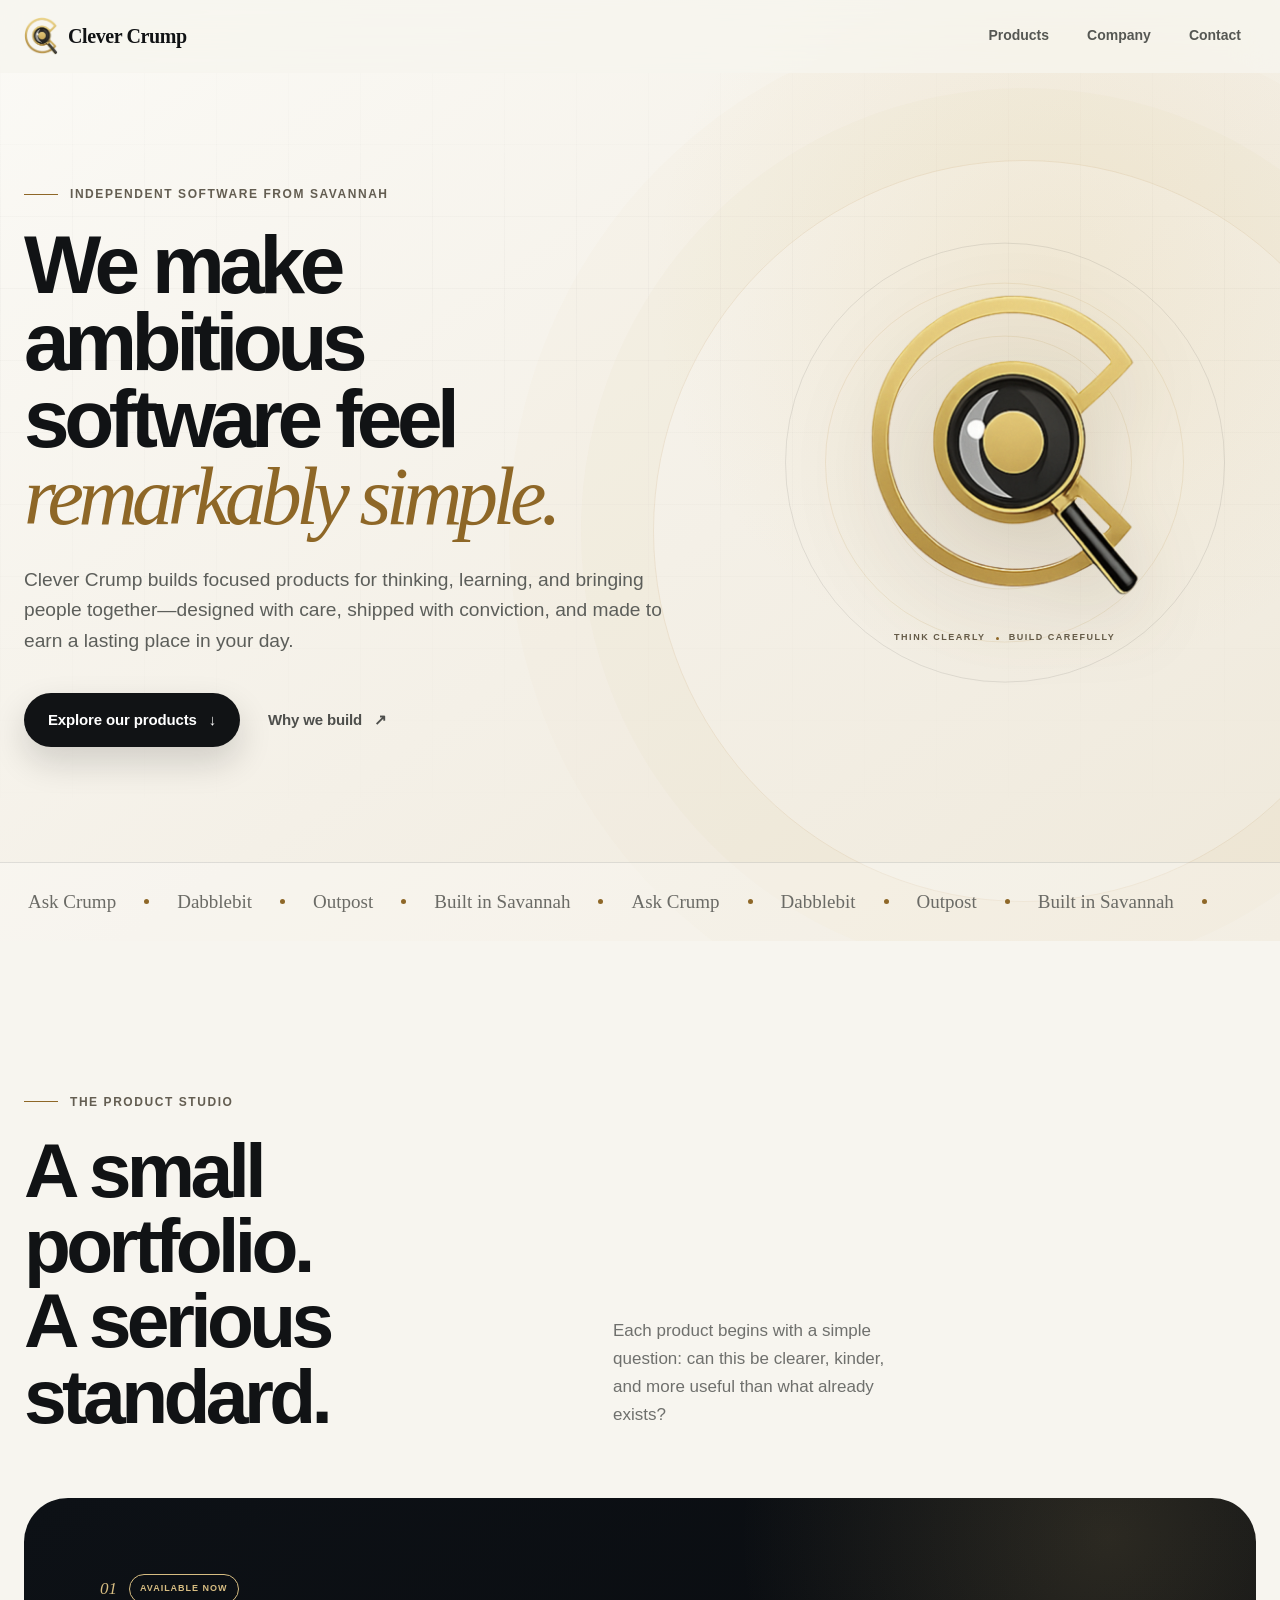
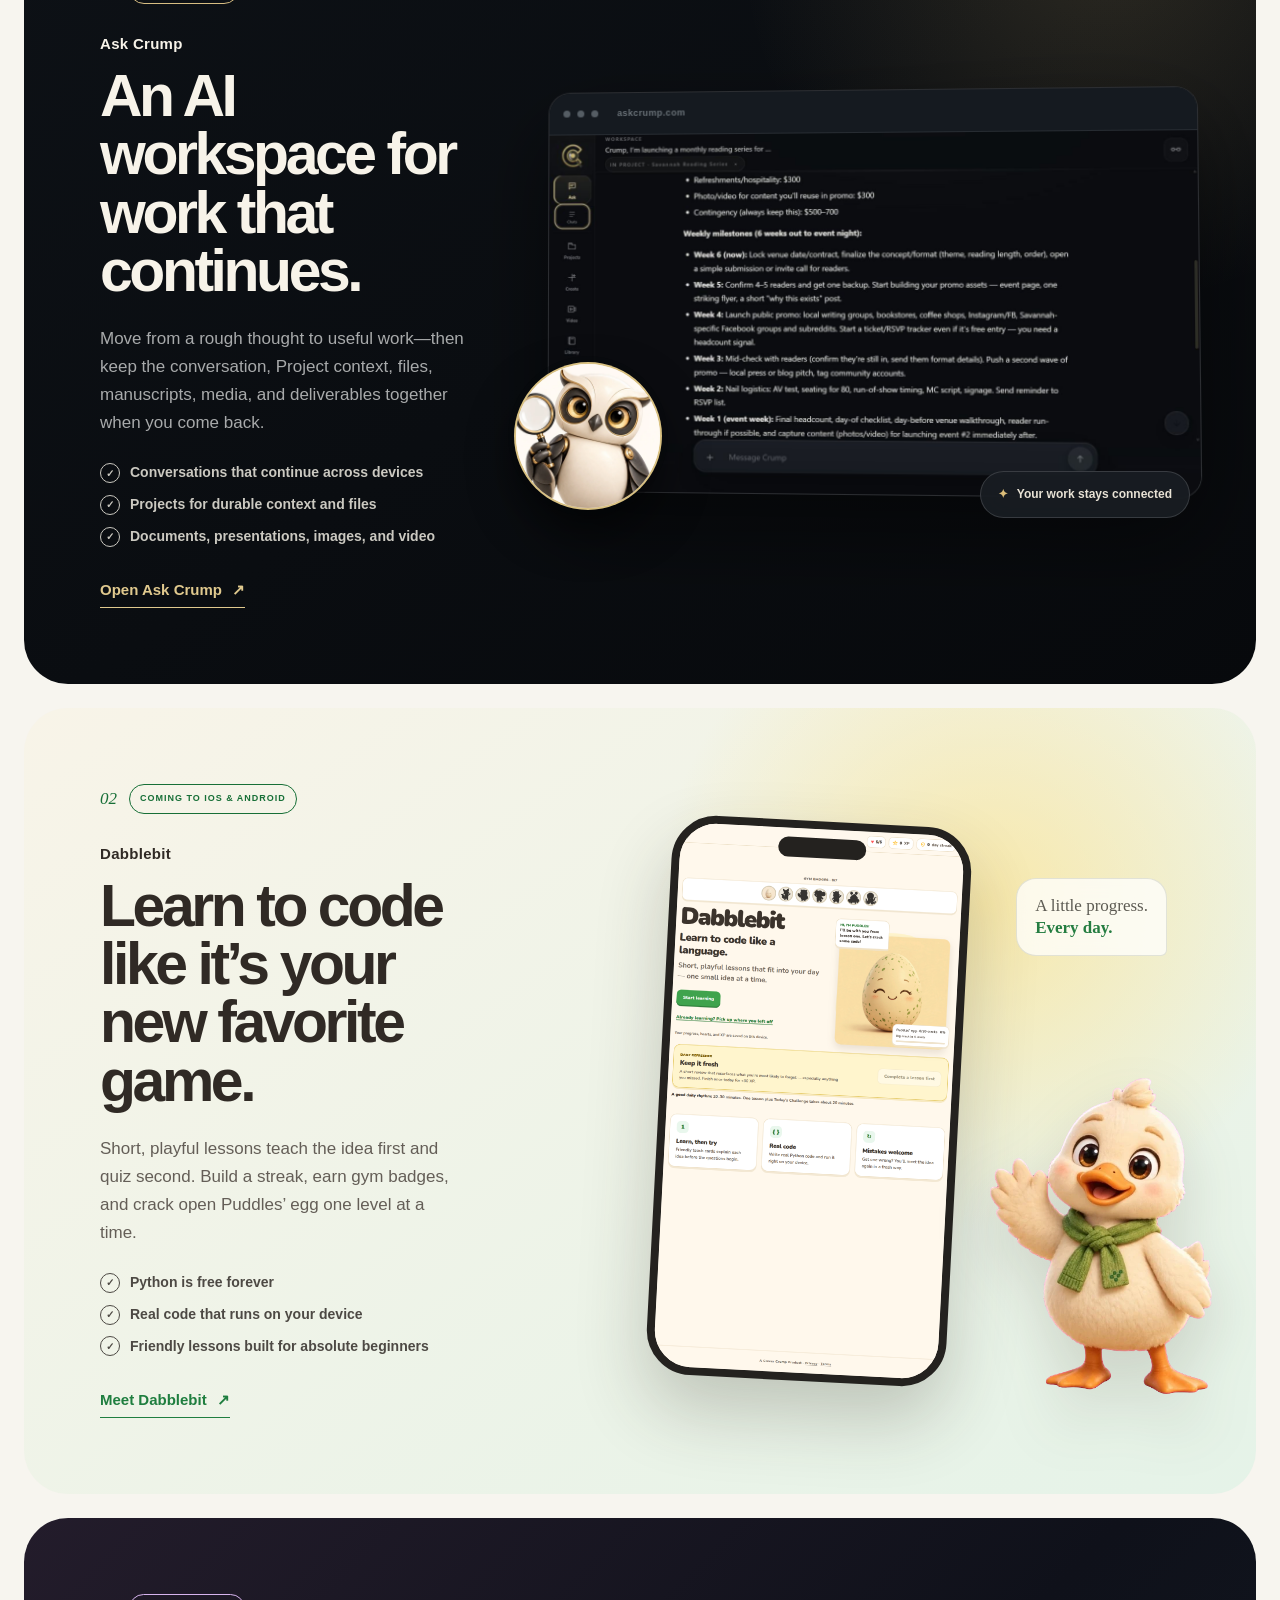
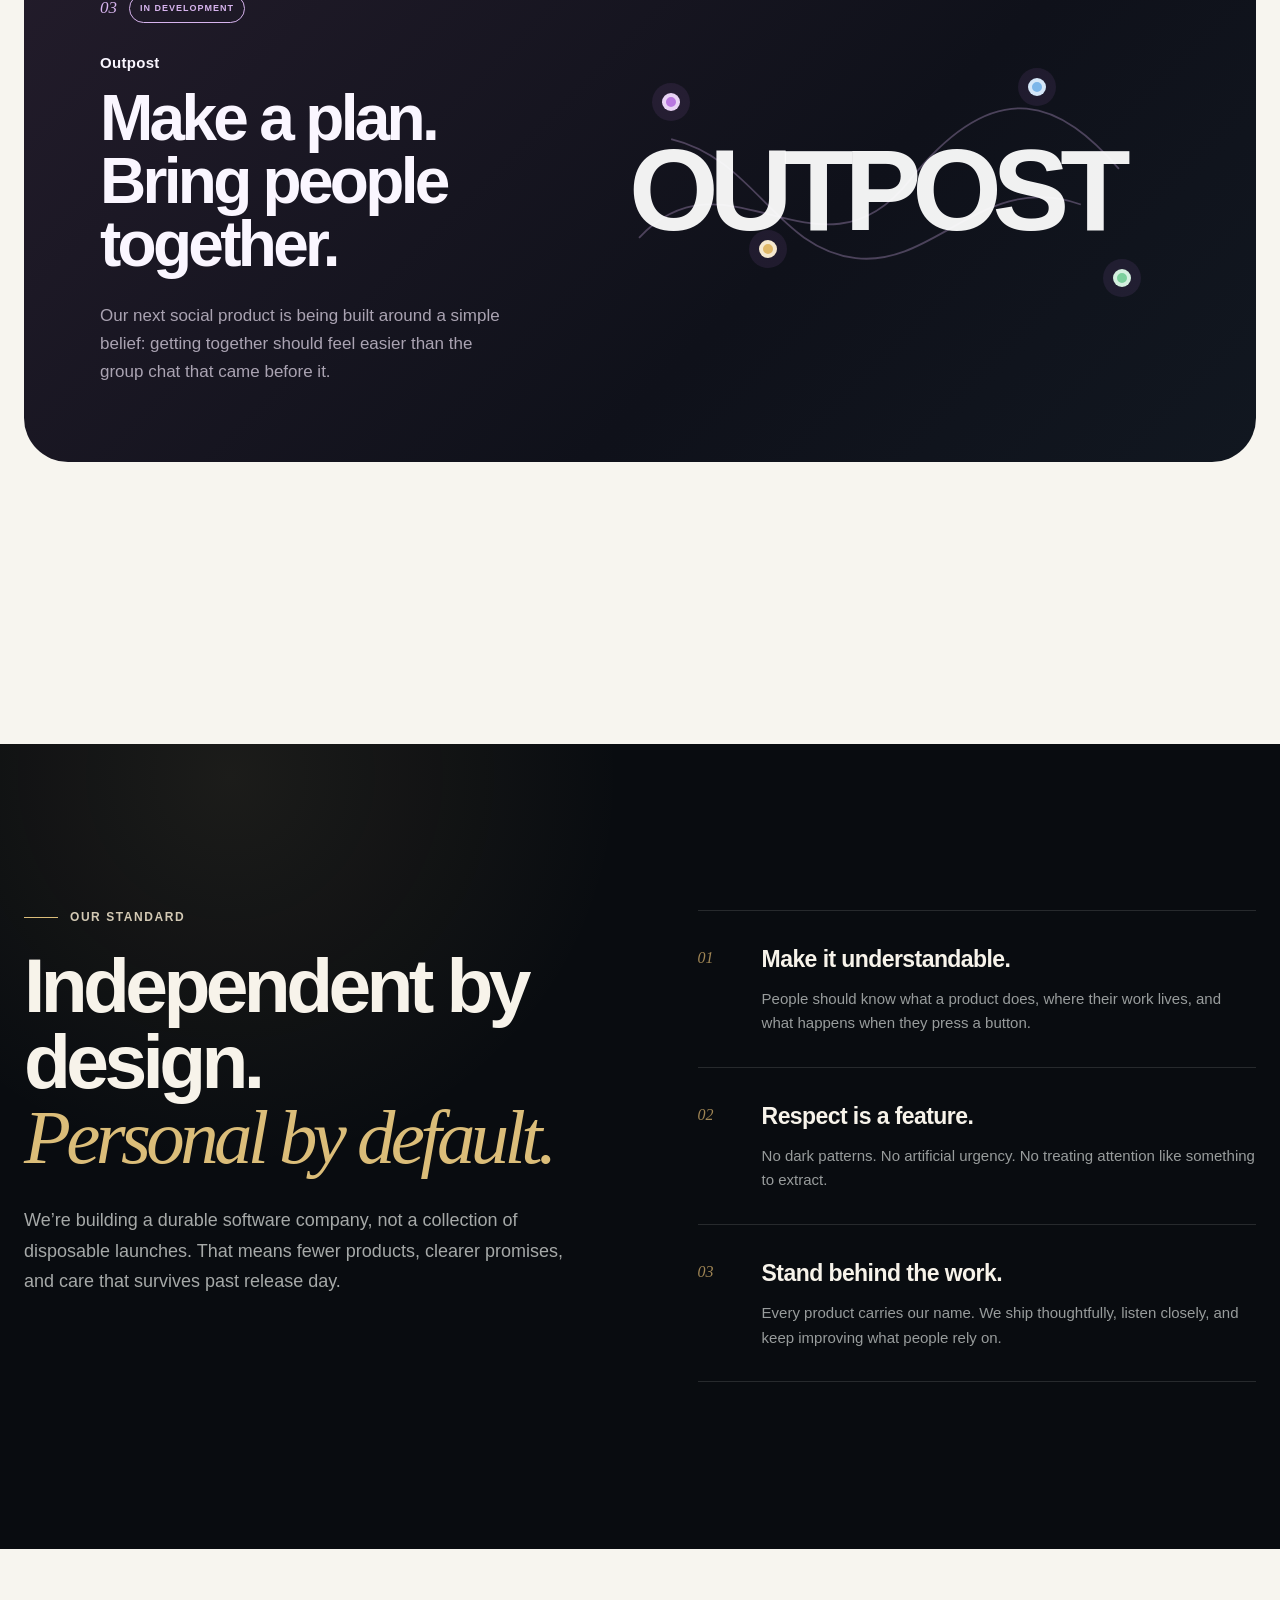
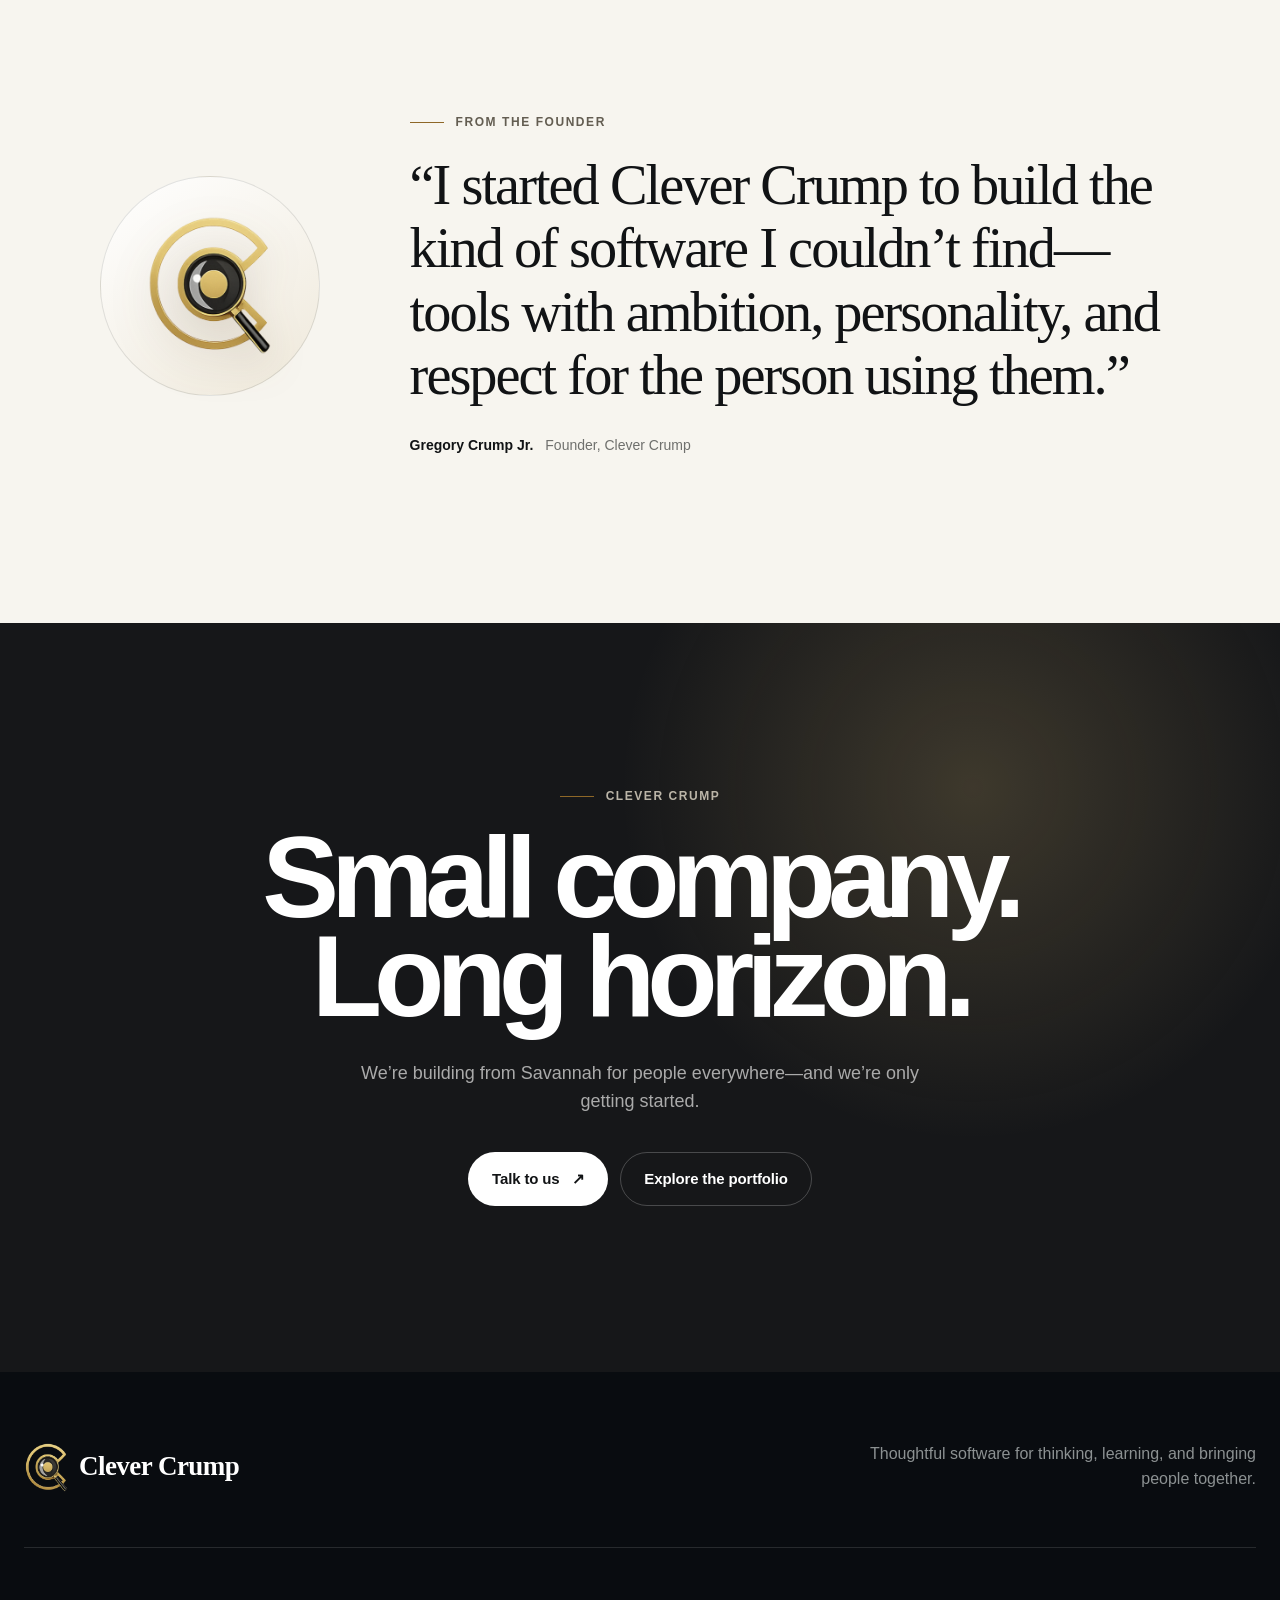
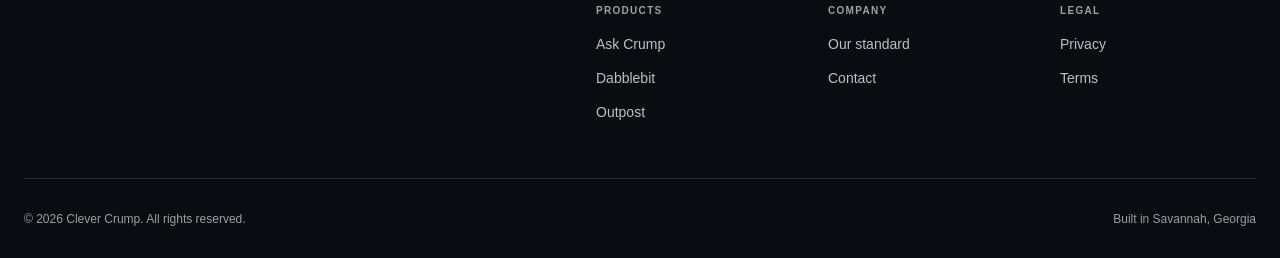
==== index.html @ 9efb4984 "Rename Rally to Outpost across the site The Rally to Outpost rename never reached the parent site; u" ====
<!doctype html>
<html lang="en">
<head>
  <meta charset="utf-8">
  <meta name="viewport" content="width=device-width, initial-scale=1, viewport-fit=cover">
  <meta name="theme-color" content="#f7f5ef">
  <title>Clever Crump — Thoughtful software, built to last</title>
  <meta name="description" content="Clever Crump is an independent software company in Savannah, Georgia. Makers of Ask Crump, Dabblebit, and Outpost.">
  <meta property="og:type" content="website">
  <meta property="og:title" content="Clever Crump — Thoughtful software, built to last">
  <meta property="og:description" content="Independent software from Savannah. Meet Ask Crump, Dabblebit, and Outpost.">
  <meta property="og:url" content="https://clevercrump.com/">
  <meta name="twitter:card" content="summary">
  <link rel="canonical" href="https://clevercrump.com/">
  <link rel="icon" type="image/png" href="assets/img/monogram.png?v=20261013-studio">
  <link rel="apple-touch-icon" href="assets/img/monogram.png?v=20261013-studio">
  <script>document.documentElement.classList.add('js');</script>
  <link rel="stylesheet" href="assets/css/style.css?v=20261013-studio">
</head>
<body>
  <a class="skip-link" href="#main">Skip to content</a>

  <nav class="site-nav" aria-label="Main navigation">
    <div class="shell nav-shell">
      <a class="wordmark" href="index.html" aria-label="Clever Crump home">
        <img src="assets/img/monogram.png?v=20261013-studio" alt="" width="288" height="321">
        <span>Clever Crump</span>
      </a>

      <button class="nav-toggle" type="button" aria-label="Open menu" aria-expanded="false" aria-controls="nav-links">
        <span></span><span></span>
      </button>

      <div class="nav-links" id="nav-links">
        <a href="#products">Products</a>
        <a href="#company">Company</a>
        <a href="contact.html">Contact</a>
      </div>
    </div>
  </nav>

  <main id="main">
    <section class="hero" aria-labelledby="hero-title">
      <div class="hero-glow" aria-hidden="true"></div>
      <div class="shell hero-shell">
        <div class="hero-copy reveal">
          <p class="kicker"><span></span> Independent software from Savannah</p>
          <h1 id="hero-title">We make ambitious software feel <em>remarkably simple.</em></h1>
          <p class="hero-intro">Clever Crump builds focused products for thinking, learning, and bringing people together—designed with care, shipped with conviction, and made to earn a lasting place in your day.</p>
          <div class="hero-actions">
            <a class="button button-dark" href="#products">Explore our products <span aria-hidden="true">↓</span></a>
            <a class="button button-text" href="#company">Why we build <span aria-hidden="true">↗</span></a>
          </div>
        </div>

        <div class="hero-signature reveal" aria-label="Clever Crump">
          <div class="signature-orbit" aria-hidden="true"></div>
          <img src="assets/img/monogram.png?v=20261013-studio" alt="Clever Crump gold C and magnifying glass mark" width="288" height="321">
          <p><span>THINK CLEARLY</span><i></i><span>BUILD CAREFULLY</span></p>
        </div>
      </div>

      <div class="hero-marquee" aria-label="Clever Crump products">
        <div class="hero-marquee-track">
          <span>Ask Crump</span><i></i><span>Dabblebit</span><i></i><span>Outpost</span><i></i><span>Built in Savannah</span><i></i>
          <span aria-hidden="true">Ask Crump</span><i aria-hidden="true"></i><span aria-hidden="true">Dabblebit</span><i aria-hidden="true"></i><span aria-hidden="true">Outpost</span><i aria-hidden="true"></i><span aria-hidden="true">Built in Savannah</span><i aria-hidden="true"></i>
        </div>
      </div>
    </section>

    <section class="portfolio" id="products" aria-labelledby="products-title">
      <div class="shell">
        <header class="section-heading reveal">
          <p class="kicker"><span></span> The product studio</p>
          <h2 id="products-title">A small portfolio.<br>A serious standard.</h2>
          <p>Each product begins with a simple question: can this be clearer, kinder, and more useful than what already exists?</p>
        </header>

        <article class="product-story product-story-ask reveal" aria-labelledby="ask-title">
          <div class="product-copy">
            <div class="product-meta"><span>01</span><strong>Available now</strong></div>
            <p class="product-name">Ask Crump</p>
            <h3 id="ask-title">An AI workspace for work that continues.</h3>
            <p>Move from a rough thought to useful work—then keep the conversation, Project context, files, manuscripts, media, and deliverables together when you come back.</p>
            <ul class="product-points" aria-label="Ask Crump highlights">
              <li>Conversations that continue across devices</li>
              <li>Projects for durable context and files</li>
              <li>Documents, presentations, images, and video</li>
            </ul>
            <a class="product-link" href="https://askcrump.com" target="_blank" rel="noopener">Open Ask Crump <span aria-hidden="true">↗</span></a>
          </div>
          <div class="ask-stage" aria-label="Ask Crump workspace preview">
            <div class="browser-frame">
              <div class="browser-chrome" aria-hidden="true"><span></span><span></span><span></span><b>askcrump.com</b></div>
              <img src="assets/img/ask-crump-workspace.png" alt="Ask Crump workspace showing a detailed project plan" width="1280" height="720" loading="lazy">
            </div>
            <img class="ask-owl" src="assets/img/ask-crump-owl.webp" alt="Crump, the Ask Crump owl" width="600" height="600" loading="lazy">
            <div class="product-badge"><span>✦</span> Your work stays connected</div>
          </div>
        </article>

        <article class="product-story product-story-dabblebit reveal" aria-labelledby="dabblebit-title">
          <div class="product-copy">
            <div class="product-meta"><span>02</span><strong>Coming to iOS &amp; Android</strong></div>
            <p class="product-name">Dabblebit</p>
            <h3 id="dabblebit-title">Learn to code like it’s your new favorite game.</h3>
            <p>Short, playful lessons teach the idea first and quiz second. Build a streak, earn gym badges, and crack open Puddles’ egg one level at a time.</p>
            <ul class="product-points" aria-label="Dabblebit highlights">
              <li>Python is free forever</li>
              <li>Real code that runs on your device</li>
              <li>Friendly lessons built for absolute beginners</li>
            </ul>
            <a class="product-link" href="https://dabblebit.com" target="_blank" rel="noopener">Meet Dabblebit <span aria-hidden="true">↗</span></a>
          </div>
          <div class="dabblebit-stage" aria-label="Dabblebit app preview">
            <div class="phone-frame">
              <div class="phone-sensor" aria-hidden="true"></div>
              <img src="assets/img/dabblebit-home.png" alt="Dabblebit home screen with Puddles' egg, learning paths, and badges" width="1080" height="1920" loading="lazy">
            </div>
            <img class="puddles" src="assets/img/puddles-wave.webp" alt="Puddles the duck waving" width="432" height="595" loading="lazy">
            <div class="dabblebit-note">A little progress.<br><strong>Every day.</strong></div>
          </div>
        </article>

        <article class="product-story product-story-outpost reveal" aria-labelledby="outpost-title">
          <div class="outpost-copy">
            <div class="product-meta"><span>03</span><strong>In development</strong></div>
            <p class="product-name">Outpost</p>
            <h3 id="outpost-title">Make a plan.<br>Bring people together.</h3>
            <p>Our next social product is being built around a simple belief: getting together should feel easier than the group chat that came before it.</p>
          </div>
          <div class="outpost-art" aria-hidden="true">
            <span class="outpost-dot outpost-dot-a"></span>
            <span class="outpost-dot outpost-dot-b"></span>
            <span class="outpost-dot outpost-dot-c"></span>
            <span class="outpost-dot outpost-dot-d"></span>
            <svg viewBox="0 0 500 260"><path d="M52 167C126 87 204 213 279 119S408 55 455 109"/><path d="M79 84c71 17 88 92 155 100s108-74 189-45"/></svg>
            <strong>OUTPOST</strong>
          </div>
        </article>
      </div>
    </section>

    <section class="company" id="company" aria-labelledby="company-title">
      <div class="shell company-shell">
        <div class="company-statement reveal">
          <p class="kicker kicker-light"><span></span> Our standard</p>
          <h2 id="company-title">Independent by design.<br><em>Personal by default.</em></h2>
          <p>We’re building a durable software company, not a collection of disposable launches. That means fewer products, clearer promises, and care that survives past release day.</p>
        </div>

        <div class="principles">
          <article class="principle reveal">
            <span>01</span>
            <h3>Make it understandable.</h3>
            <p>People should know what a product does, where their work lives, and what happens when they press a button.</p>
          </article>
          <article class="principle reveal">
            <span>02</span>
            <h3>Respect is a feature.</h3>
            <p>No dark patterns. No artificial urgency. No treating attention like something to extract.</p>
          </article>
          <article class="principle reveal">
            <span>03</span>
            <h3>Stand behind the work.</h3>
            <p>Every product carries our name. We ship thoughtfully, listen closely, and keep improving what people rely on.</p>
          </article>
        </div>
      </div>
    </section>

    <section class="founder" aria-labelledby="founder-title">
      <div class="shell founder-shell reveal">
        <div class="founder-mark" aria-hidden="true">
          <img src="assets/img/monogram.png?v=20261013-studio" alt="" width="288" height="321">
        </div>
        <div>
          <p class="kicker"><span></span> From the founder</p>
          <blockquote id="founder-title">“I started Clever Crump to build the kind of software I couldn’t find—tools with ambition, personality, and respect for the person using them.”</blockquote>
          <p class="founder-name">Gregory Crump Jr. <span>Founder, Clever Crump</span></p>
        </div>
      </div>
    </section>

    <section class="closing" aria-labelledby="closing-title">
      <div class="shell closing-shell reveal">
        <p class="kicker"><span></span> Clever Crump</p>
        <h2 id="closing-title">Small company.<br>Long horizon.</h2>
        <p>We’re building from Savannah for people everywhere—and we’re only getting started.</p>
        <div class="closing-actions">
          <a class="button button-light" href="contact.html">Talk to us <span aria-hidden="true">↗</span></a>
          <a class="button button-outline" href="#products">Explore the portfolio</a>
        </div>
      </div>
    </section>
  </main>

  <footer class="site-footer">
    <div class="shell">
      <div class="footer-top">
        <a class="wordmark footer-wordmark" href="index.html" aria-label="Clever Crump home">
          <img src="assets/img/monogram.png?v=20261013-studio" alt="" width="288" height="321">
          <span>Clever Crump</span>
        </a>
        <p>Thoughtful software for thinking, learning, and bringing people together.</p>
      </div>

      <div class="footer-grid">
        <div>
          <h3>Products</h3>
          <a href="https://askcrump.com" target="_blank" rel="noopener">Ask Crump</a>
          <a href="https://dabblebit.com" target="_blank" rel="noopener">Dabblebit</a>
          <a href="#products">Outpost</a>
        </div>
        <div>
          <h3>Company</h3>
          <a href="#company">Our standard</a>
          <a href="contact.html">Contact</a>
        </div>
        <div>
          <h3>Legal</h3>
          <a href="privacy.html">Privacy</a>
          <a href="terms.html">Terms</a>
        </div>
      </div>

      <div class="footer-base">
        <span>© <span data-year>2026</span> Clever Crump. All rights reserved.</span>
        <span>Built in Savannah, Georgia</span>
      </div>
    </div>
  </footer>

  <script src="assets/js/main.js?v=20261013-studio"></script>
</body>
</html>
---- assets/css/style.css ----
/* Clever Crump — parent-company design system
   Quiet confidence, real product proof, generous space. No framework. */

:root {
  color-scheme: light;
  --paper: #f7f5ef;
  --paper-deep: #efebe1;
  --white: #fffefb;
  --ink: #111315;
  --ink-soft: #25282b;
  --night: #090c10;
  --night-2: #11161c;
  --gold: #8e6727;
  --gold-bright: #dbbd79;
  --gold-soft: #eee0bd;
  --muted: #6f706d;
  --muted-light: #aaaca9;
  --line: rgba(17, 19, 21, .11);
  --line-light: rgba(255, 255, 255, .12);
  --green: #26904d;
  --mint: #e8f4e8;
  --display: "Iowan Old Style", "Palatino Linotype", "Book Antiqua", Palatino, Georgia, serif;
  --sans: -apple-system, BlinkMacSystemFont, "SF Pro Display", "SF Pro Text", "Segoe UI", Helvetica, Arial, sans-serif;
  --shell: 1240px;
  --nav-height: 72px;
  --radius-lg: 44px;
  --radius-md: 28px;
  --ease: cubic-bezier(.2, .78, .2, 1);
}

*, *::before, *::after { box-sizing: border-box; }

html {
  scroll-behavior: smooth;
  -webkit-text-size-adjust: 100%;
  background: var(--paper);
}

body {
  margin: 0;
  overflow-x: hidden;
  background: var(--paper);
  color: var(--ink);
  font-family: var(--sans);
  font-size: 16px;
  line-height: 1.55;
  -webkit-font-smoothing: antialiased;
  text-rendering: optimizeLegibility;
}

::selection { background: var(--gold-soft); color: var(--ink); }

img, svg { display: block; max-width: 100%; }
img { height: auto; }
a { color: inherit; text-decoration: none; }
button, input, textarea, select { font: inherit; }

:is(a, button, input, textarea, select):focus-visible {
  outline: 3px solid #6f5424;
  outline-offset: 4px;
}

.skip-link {
  position: fixed;
  top: 12px;
  left: 12px;
  z-index: 1000;
  padding: 10px 14px;
  border-radius: 999px;
  background: var(--ink);
  color: #fff;
  transform: translateY(-150%);
  transition: transform .18s ease;
}

.skip-link:focus { transform: none; }

.shell,
.wrap {
  width: min(var(--shell), calc(100% - 48px));
  margin-inline: auto;
}

.kicker {
  display: flex;
  align-items: center;
  gap: 12px;
  margin: 0 0 24px;
  color: #635d51;
  font-size: 12px;
  font-weight: 700;
  letter-spacing: .13em;
  line-height: 1.2;
  text-transform: uppercase;
}

.kicker > span {
  width: 34px;
  height: 1px;
  background: var(--gold);
}

.kicker-light { color: #d3c9b4; }
.kicker-light > span { background: var(--gold-bright); }

/* Navigation */

.site-nav,
.nav {
  position: fixed;
  inset: 0 0 auto;
  z-index: 100;
  border-bottom: 1px solid transparent;
  background: rgba(247, 245, 239, .78);
  -webkit-backdrop-filter: blur(22px) saturate(140%);
  backdrop-filter: blur(22px) saturate(140%);
  transition: background .25s ease, border-color .25s ease, box-shadow .25s ease;
}

.site-nav.scrolled,
.nav.scrolled {
  border-bottom-color: rgba(17, 19, 21, .075);
  background: rgba(247, 245, 239, .94);
  box-shadow: 0 8px 30px rgba(20, 20, 18, .035);
}

.nav-shell,
.nav-inner {
  display: flex;
  height: var(--nav-height);
  align-items: center;
  justify-content: space-between;
}

.wordmark,
.brand {
  display: inline-flex;
  align-items: center;
  gap: 10px;
  color: var(--ink);
  font-family: var(--display);
  font-size: 20px;
  font-weight: 600;
  letter-spacing: -.02em;
}

.wordmark img,
.brand img.brand-mark {
  width: 34px;
  height: 38px;
  object-fit: contain;
  transition: transform .35s var(--ease);
}

.wordmark:hover img,
.brand:hover img { transform: rotate(-7deg) scale(1.03); }

.nav-links {
  display: flex;
  align-items: center;
  gap: 8px;
  margin: 0;
  padding: 0;
  list-style: none;
}

.nav-links a {
  padding: 10px 15px;
  border-radius: 999px;
  color: #555753;
  font-size: 14px;
  font-weight: 600;
  transition: background .2s ease, color .2s ease;
}

.nav-links a:hover { background: rgba(17, 19, 21, .055); color: var(--ink); }

.nav-toggle {
  position: relative;
  display: none;
  width: 44px;
  height: 44px;
  padding: 0;
  border: 0;
  border-radius: 50%;
  background: rgba(17, 19, 21, .055);
}

.nav-toggle span {
  position: absolute;
  top: 50%;
  left: 50%;
  display: block;
  width: 18px;
  height: 1.5px;
  background: var(--ink);
  transform: translate(-50%, -4px);
  transition: transform .25s var(--ease);
}

.nav-toggle span:last-child { transform: translate(-50%, 4px); }
.nav-toggle[aria-expanded="true"] span:first-child { transform: translate(-50%, 0) rotate(45deg); }
.nav-toggle[aria-expanded="true"] span:last-child { transform: translate(-50%, 0) rotate(-45deg); }

/* Hero */

.hero {
  position: relative;
  min-height: 100svh;
  overflow: hidden;
  padding-top: var(--nav-height);
  background:
    radial-gradient(circle at 82% 30%, rgba(219, 189, 121, .18), transparent 32%),
    linear-gradient(145deg, #fbfaf6 0%, #f4f0e7 56%, #efe9db 100%);
}

.hero::before {
  position: absolute;
  inset: 0;
  background-image: linear-gradient(rgba(17, 19, 21, .025) 1px, transparent 1px), linear-gradient(90deg, rgba(17, 19, 21, .025) 1px, transparent 1px);
  background-size: 72px 72px;
  mask-image: linear-gradient(to bottom, transparent, #000 28%, transparent 90%);
  content: "";
  pointer-events: none;
}

.hero-glow {
  position: absolute;
  top: 17%;
  right: -9%;
  width: min(58vw, 760px);
  aspect-ratio: 1;
  border: 1px solid rgba(184, 146, 77, .16);
  border-radius: 50%;
  box-shadow: 0 0 0 72px rgba(184, 146, 77, .03), 0 0 0 144px rgba(184, 146, 77, .018);
}

.hero-shell {
  position: relative;
  display: grid;
  min-height: calc(100svh - var(--nav-height) - 78px);
  grid-template-columns: minmax(0, 1.12fr) minmax(330px, .88fr);
  align-items: center;
  gap: clamp(40px, 7vw, 112px);
  padding-block: clamp(64px, 9vw, 120px);
}

.hero-copy { max-width: 780px; }

.hero h1 {
  max-width: 890px;
  margin: 0;
  font-family: var(--sans);
  font-size: clamp(56px, 6.4vw, 96px);
  font-weight: 650;
  letter-spacing: -.066em;
  line-height: .94;
  text-wrap: balance;
}

.hero h1 em {
  color: var(--gold);
  font-family: var(--display);
  font-weight: 500;
}

.hero-intro {
  max-width: 650px;
  margin: 30px 0 0;
  color: #5c5e5a;
  font-size: clamp(18px, 1.5vw, 22px);
  line-height: 1.6;
}

.hero-actions,
.closing-actions {
  display: flex;
  flex-wrap: wrap;
  align-items: center;
  gap: 12px;
  margin-top: 36px;
}

.button {
  display: inline-flex;
  min-height: 54px;
  align-items: center;
  justify-content: center;
  gap: 12px;
  padding: 0 23px;
  border: 1px solid transparent;
  border-radius: 999px;
  font-size: 15px;
  font-weight: 700;
  letter-spacing: -.01em;
  transition: transform .25s var(--ease), background .25s ease, border-color .25s ease, color .25s ease;
}

.button:hover { transform: translateY(-2px); }
.button-dark { background: var(--ink); color: #fff; box-shadow: 0 15px 34px rgba(17, 19, 21, .16); }
.button-dark:hover { background: #26292c; }
.button-text { padding-inline: 15px; color: #4e4f4c; }
.button-text:hover { color: var(--ink); }

.hero-signature {
  position: relative;
  display: grid;
  justify-items: center;
  padding: 40px 20px;
}

.hero-signature > img {
  position: relative;
  z-index: 2;
  width: min(25vw, 280px);
  min-width: 190px;
  filter: drop-shadow(0 28px 38px rgba(66, 49, 20, .16));
}

.signature-orbit {
  position: absolute;
  top: 50%;
  left: 50%;
  width: min(36vw, 440px);
  aspect-ratio: 1;
  border: 1px solid rgba(17, 19, 21, .09);
  border-radius: 50%;
  transform: translate(-50%, -51%);
}

.signature-orbit::before,
.signature-orbit::after {
  position: absolute;
  border: 1px solid rgba(184, 146, 77, .15);
  border-radius: inherit;
  content: "";
}

.signature-orbit::before { inset: 9%; }
.signature-orbit::after { inset: 21%; }

.hero-signature p {
  position: relative;
  z-index: 2;
  display: flex;
  align-items: center;
  gap: 10px;
  margin: 30px 0 0;
  color: #645a47;
  font-size: 9px;
  font-weight: 800;
  letter-spacing: .17em;
}

.hero-signature p i { width: 3px; height: 3px; border-radius: 50%; background: var(--gold); }

.hero-marquee {
  position: relative;
  overflow: hidden;
  border-top: 1px solid var(--line);
  background: rgba(255, 255, 255, .28);
}

.hero-marquee-track {
  display: flex;
  width: max-content;
  min-height: 78px;
  align-items: center;
  gap: 28px;
  padding-inline: 28px;
  animation: marquee 30s linear infinite;
}

.hero-marquee span {
  color: #6b6b66;
  font-family: var(--display);
  font-size: 19px;
  white-space: nowrap;
}

.hero-marquee i { width: 5px; height: 5px; border-radius: 50%; background: var(--gold); }

@keyframes marquee { to { transform: translateX(-50%); } }

/* Portfolio */

.portfolio { padding: clamp(100px, 12vw, 176px) 0; }

.section-heading {
  display: grid;
  max-width: 880px;
  grid-template-columns: minmax(0, 1fr) minmax(280px, .55fr);
  column-gap: 60px;
  margin-bottom: 64px;
}

.section-heading .kicker { grid-column: 1 / -1; }

.section-heading h2 {
  margin: 0;
  font-size: clamp(48px, 6vw, 82px);
  font-weight: 640;
  letter-spacing: -.06em;
  line-height: .98;
}

.section-heading > p:last-child {
  align-self: end;
  margin: 0 0 5px;
  color: var(--muted);
  font-size: 17px;
  line-height: 1.65;
}

.product-story {
  position: relative;
  display: grid;
  min-height: 700px;
  grid-template-columns: minmax(320px, .72fr) minmax(0, 1.28fr);
  gap: clamp(34px, 5vw, 78px);
  margin-top: 24px;
  padding: clamp(38px, 6vw, 76px);
  overflow: hidden;
  border-radius: var(--radius-lg);
}

.product-copy {
  position: relative;
  z-index: 3;
  align-self: center;
}

.product-meta {
  display: flex;
  align-items: center;
  gap: 12px;
  margin-bottom: 28px;
}

.product-meta span {
  font-family: var(--display);
  font-size: 17px;
  font-style: italic;
}

.product-meta strong {
  padding: 7px 10px;
  border: 1px solid currentColor;
  border-radius: 999px;
  font-size: 9px;
  font-weight: 800;
  letter-spacing: .11em;
  text-transform: uppercase;
}

.product-name {
  margin: 0 0 12px;
  font-size: 15px;
  font-weight: 780;
  letter-spacing: .02em;
}

.product-story h3 {
  max-width: 600px;
  margin: 0;
  font-size: clamp(40px, 4.6vw, 68px);
  font-weight: 650;
  letter-spacing: -.058em;
  line-height: .99;
}

.product-copy > p:not(.product-name) {
  max-width: 530px;
  margin: 25px 0 0;
  font-size: 17px;
  line-height: 1.65;
}

.product-points {
  display: grid;
  gap: 10px;
  margin: 25px 0 0;
  padding: 0;
  list-style: none;
}

.product-points li {
  display: flex;
  align-items: center;
  gap: 10px;
  font-size: 14px;
  font-weight: 650;
}

.product-points li::before {
  display: grid;
  width: 20px;
  height: 20px;
  place-items: center;
  border: 1px solid currentColor;
  border-radius: 50%;
  content: "✓";
  font-size: 10px;
}

.product-link {
  display: inline-flex;
  align-items: center;
  gap: 10px;
  margin-top: 31px;
  padding-bottom: 5px;
  border-bottom: 1px solid currentColor;
  font-size: 15px;
  font-weight: 760;
}

.product-link span { transition: transform .2s var(--ease); }
.product-link:hover span { transform: translate(3px, -3px); }

.product-story-ask {
  background:
    radial-gradient(circle at 88% 5%, rgba(219, 189, 121, .16), transparent 28%),
    linear-gradient(145deg, #0d1116, #07090c);
  color: #f7f3e9;
}

.product-story-ask .product-meta { color: #d7bd82; }
.product-story-ask .product-copy > p:not(.product-name) { color: #a8aaab; }
.product-story-ask .product-points { color: #cbc9c1; }
.product-story-ask .product-link { color: #e0c98e; }

.ask-stage {
  position: relative;
  min-width: 0;
  align-self: center;
  padding-left: 18px;
}

.browser-frame {
  position: relative;
  width: min(830px, 100%);
  overflow: hidden;
  border: 1px solid rgba(255, 255, 255, .14);
  border-radius: 22px;
  background: #090c10;
  box-shadow: 0 38px 90px rgba(0, 0, 0, .52);
  transform: perspective(1600px) rotateY(-5deg) rotateX(2deg);
  transform-origin: left center;
}

.browser-chrome {
  display: flex;
  height: 42px;
  align-items: center;
  gap: 7px;
  padding: 0 14px;
  border-bottom: 1px solid rgba(255, 255, 255, .08);
  background: #151a20;
}

.browser-chrome span { width: 7px; height: 7px; border-radius: 50%; background: #555d64; }
.browser-chrome b { margin-left: 12px; color: #697177; font-size: 9px; font-weight: 600; letter-spacing: .04em; }
.browser-frame img { width: 100%; }

.ask-owl {
  position: absolute;
  left: -16px;
  bottom: -20px;
  z-index: 3;
  width: 148px;
  height: 148px;
  border-radius: 50%;
  object-fit: cover;
  border: 2px solid rgba(213, 185, 113, .85);
  background: #f5f0e8;
  box-shadow: 0 22px 44px rgba(0, 0, 0, .5), 0 0 0 6px rgba(9, 12, 16, .35);
}

.product-badge {
  position: absolute;
  right: -10px;
  bottom: -28px;
  display: flex;
  align-items: center;
  gap: 9px;
  padding: 13px 17px;
  border: 1px solid rgba(255, 255, 255, .14);
  border-radius: 999px;
  background: rgba(26, 31, 37, .86);
  color: #e8e2d5;
  font-size: 12px;
  font-weight: 700;
  -webkit-backdrop-filter: blur(18px);
  backdrop-filter: blur(18px);
}

.product-badge span { color: var(--gold-bright); }

.product-story-dabblebit {
  background:
    radial-gradient(circle at 78% 25%, rgba(255, 224, 126, .58), transparent 29%),
    linear-gradient(145deg, #f8f4e8, #e5f3e8);
  color: #302a25;
}

.product-story-dabblebit .product-meta { color: #176f37; }
.product-story-dabblebit .product-copy > p:not(.product-name) { color: #645e57; }
.product-story-dabblebit .product-points { color: #4d4944; }
.product-story-dabblebit .product-link { color: #1f7e3f; }

.dabblebit-stage {
  position: relative;
  min-height: 570px;
  align-self: center;
}

.phone-frame {
  position: absolute;
  top: 50%;
  left: 43%;
  z-index: 1;
  width: min(300px, 30vw);
  height: 560px;
  overflow: hidden;
  border: 8px solid #24221f;
  border-radius: 45px;
  background: #fff9ed;
  box-shadow: 0 34px 70px rgba(54, 49, 36, .24);
  transform: translate(-50%, -50%) rotate(3deg);
}

.phone-frame img { width: 100%; height: 100%; object-fit: cover; object-position: top; }
.phone-sensor { position: absolute; top: 9px; left: 50%; z-index: 2; width: 31%; height: 20px; border-radius: 999px; background: #24221f; transform: translateX(-50%); }

.puddles {
  position: absolute;
  right: -7%;
  bottom: -4%;
  z-index: 3;
  width: min(250px, 26vw);
  filter: drop-shadow(0 28px 30px rgba(64, 52, 33, .16));
}

.dabblebit-note {
  position: absolute;
  top: 11%;
  right: 2%;
  z-index: 4;
  padding: 16px 18px;
  border: 1px solid rgba(65, 83, 58, .14);
  border-radius: 20px 20px 6px 20px;
  background: rgba(255, 255, 255, .75);
  color: #5c5a52;
  font-family: var(--display);
  font-size: 17px;
  line-height: 1.28;
  -webkit-backdrop-filter: blur(16px);
  backdrop-filter: blur(16px);
}

.dabblebit-note strong { color: #257d41; }

.product-story-outpost {
  min-height: 520px;
  grid-template-columns: .8fr 1.2fr;
  background: linear-gradient(135deg, #231c2b, #0f111a 62%, #111720);
  color: #faf6ff;
}

.outpost-copy { position: relative; z-index: 2; align-self: center; }
.product-story-outpost .product-meta { color: #d7b4ee; }
.product-story-outpost h3 { font-size: clamp(48px, 5vw, 74px); }
.outpost-copy > p:last-child { max-width: 520px; margin: 25px 0 0; color: #aaa3b2; font-size: 17px; line-height: 1.65; }

.outpost-art { position: relative; min-height: 360px; align-self: center; }
.outpost-art svg { position: absolute; inset: 8% 0 0; width: 100%; height: 86%; fill: none; stroke: rgba(215, 180, 238, .3); stroke-width: 1.5; }
.outpost-art strong { position: absolute; top: 50%; left: 50%; color: rgba(255, 255, 255, .94); font-size: clamp(56px, 9vw, 138px); font-weight: 800; letter-spacing: -.08em; transform: translate(-50%, -50%); }
.outpost-dot { position: absolute; z-index: 2; width: 18px; height: 18px; border: 4px solid rgba(255, 255, 255, .68); border-radius: 50%; background: #b877df; box-shadow: 0 0 0 10px rgba(184, 119, 223, .1); }
.outpost-dot-a { top: 23%; left: 15%; }
.outpost-dot-b { top: 64%; left: 31%; background: #e0b868; }
.outpost-dot-c { top: 19%; right: 22%; background: #7cb6e9; }
.outpost-dot-d { right: 8%; bottom: 23%; background: #7bd09c; }

/* Company */

.company {
  margin-top: clamp(70px, 10vw, 140px);
  padding: clamp(100px, 13vw, 180px) 0;
  background:
    radial-gradient(circle at 18% 4%, rgba(219, 189, 121, .09), transparent 30%),
    var(--night);
  color: #f7f3ea;
}

.company-shell { display: grid; grid-template-columns: 1fr 1fr; gap: clamp(70px, 9vw, 150px); }

.company-statement { align-self: start; }
.company h2 { margin: 0; font-size: clamp(50px, 6vw, 82px); font-weight: 630; letter-spacing: -.06em; line-height: .98; }
.company h2 em { color: var(--gold-bright); font-family: var(--display); font-weight: 500; }
.company-statement > p:last-child { max-width: 620px; margin: 30px 0 0; color: #a6a9a8; font-size: 18px; line-height: 1.7; }

.principles { display: grid; }
.principle { display: grid; grid-template-columns: 44px minmax(0, 1fr); column-gap: 20px; padding: 31px 0; border-top: 1px solid var(--line-light); }
.principle:last-child { border-bottom: 1px solid var(--line-light); }
.principle > span { grid-row: 1 / span 2; padding-top: 4px; color: #9f8554; font-family: var(--display); font-style: italic; }
.principle h3 { margin: 0; font-size: 23px; letter-spacing: -.025em; }
.principle p { margin: 9px 0 0; color: #989c9c; font-size: 15px; line-height: 1.65; }

/* Founder */

.founder { padding: clamp(100px, 13vw, 190px) 0; }
.founder-shell { display: grid; max-width: 1080px; grid-template-columns: 220px minmax(0, 1fr); gap: clamp(44px, 7vw, 95px); align-items: center; }
.founder-mark { display: grid; aspect-ratio: 1; place-items: center; border: 1px solid var(--line); border-radius: 50%; background: linear-gradient(145deg, #fff, #efe9db); }
.founder-mark img { width: 58%; filter: drop-shadow(0 15px 20px rgba(86, 65, 28, .16)); }
.founder blockquote { margin: 0; font-family: var(--display); font-size: clamp(34px, 4.4vw, 58px); line-height: 1.13; letter-spacing: -.035em; }
.founder-name { display: flex; flex-wrap: wrap; gap: 12px; margin: 27px 0 0; font-size: 14px; font-weight: 760; }
.founder-name span { color: var(--muted); font-weight: 500; }

/* Closing and footer */

.closing {
  padding: clamp(110px, 13vw, 180px) 0;
  background:
    radial-gradient(circle at 76% 22%, rgba(219, 189, 121, .2), transparent 31%),
    #161719;
  color: #fff;
}

.closing-shell { text-align: center; }
.closing .kicker { justify-content: center; color: #bbb5a8; }
.closing h2 { margin: 0; font-size: clamp(62px, 9vw, 128px); font-weight: 650; letter-spacing: -.07em; line-height: .86; }
.closing > .shell > p:not(.kicker) { max-width: 600px; margin: 34px auto 0; color: #aaa; font-size: 18px; }
.closing-actions { justify-content: center; }
.button-light { background: #fff; color: var(--ink); }
.button-light:hover { background: var(--gold-soft); }
.button-outline { border-color: rgba(255, 255, 255, .22); color: #fff; }
.button-outline:hover { border-color: #fff; background: rgba(255, 255, 255, .05); }

.site-footer,
footer {
  padding: 70px 0 0;
  background: var(--night);
  color: #fff;
}

.footer-top { display: flex; align-items: flex-end; justify-content: space-between; gap: 32px; padding-bottom: 55px; border-bottom: 1px solid var(--line-light); }
.footer-wordmark { color: #fff; font-size: 27px; }
.footer-wordmark img { width: 45px; height: 49px; }
.footer-top > p { max-width: 430px; margin: 0; color: #8c9192; text-align: right; }
.footer-grid { display: grid; grid-template-columns: repeat(3, minmax(130px, 1fr)); gap: 36px; max-width: 660px; margin-left: auto; padding: 55px 0; }
.footer-grid > div { display: grid; align-content: start; gap: 12px; }
.footer-grid h3 { margin: 0 0 4px; color: #9da2a4; font-size: 10px; font-weight: 800; letter-spacing: .13em; text-transform: uppercase; }
.footer-grid a { color: #bec1c1; font-size: 14px; transition: color .2s ease; }
.footer-grid a:hover { color: var(--gold-bright); }
.footer-base,
.foot-base { display: flex; min-height: 80px; align-items: center; justify-content: space-between; gap: 24px; border-top: 1px solid var(--line-light); color: #9ba0a2; font-size: 12px; }

/* Interior pages */

.page-hero { padding: calc(var(--nav-height) + 90px) 0 52px; }
.page-hero .eyebrow,
.eyebrow { color: var(--gold); font-size: 11px; font-weight: 800; letter-spacing: .14em; text-transform: uppercase; }
.page-hero h1 { max-width: 850px; margin: 14px 0 0; font-size: clamp(52px, 7vw, 94px); letter-spacing: -.065em; line-height: .94; }
.prose { max-width: 780px; padding-bottom: 100px; }
.prose > * + * { margin-top: 18px; }
.prose h2 { margin-top: 52px; padding-top: 35px; border-top: 1px solid var(--line); font-size: 28px; letter-spacing: -.03em; }
.prose p, .prose li { color: #5f615e; line-height: 1.75; }
.prose a { color: #73571f; text-decoration: underline; text-underline-offset: 3px; }
.prose .updated { color: #62635e; font-size: 11px; font-weight: 700; letter-spacing: .12em; text-transform: uppercase; }
.contact-card { max-width: 820px; margin: 0 auto; padding: clamp(34px, 6vw, 72px); border: 1px solid var(--line); border-radius: 36px; background: var(--white); text-align: center; box-shadow: 0 25px 60px rgba(37, 32, 22, .07); }
.contact-card .email { display: block; font-family: var(--display); font-size: clamp(24px, 5vw, 52px); letter-spacing: -.04em; overflow-wrap: normal; }
.contact-card p { max-width: 570px; margin: 20px auto 30px; color: var(--muted); }
.contact-card .btn,
.btn { display: inline-flex; min-height: 52px; align-items: center; justify-content: center; padding: 0 22px; border-radius: 999px; font-weight: 700; }
.btn-gold { background: var(--ink); color: #fff; }
.contact-grid { display: grid; max-width: 1000px; grid-template-columns: repeat(3, 1fr); gap: 18px; margin: 34px auto 0; }
.contact-grid .belief { padding: 28px; border: 1px solid var(--line); border-radius: 24px; background: var(--white); }
.belief h3 { margin: 0; font-size: 20px; }
.belief p { margin: 10px 0 0; color: var(--muted); font-size: 14px; line-height: 1.65; }
.belief a { color: #176f37; font-weight: 700; text-decoration: underline; text-decoration-thickness: 1px; text-underline-offset: 3px; }
.foot-wordmark {
  display: inline-flex;
  align-items: center;
  gap: 12px;
  margin: 0 0 38px;
  font-family: var(--display);
  font-size: 26px;
}

.foot-mark { width: 43px; height: 47px; object-fit: contain; }
.foot-grid {
  display: grid;
  grid-template-columns: minmax(0, 1fr) minmax(300px, .8fr);
  gap: 54px;
  padding-bottom: 52px;
}
.foot-brand p { max-width: 520px; margin: 0; color: #929697; }
.foot-links { display: grid; grid-template-columns: repeat(2, 1fr); gap: 34px; }
.foot-links h4 { margin: 0 0 14px; color: #9da2a4; font-size: 10px; letter-spacing: .13em; text-transform: uppercase; }
.foot-links ul { display: grid; gap: 9px; margin: 0; padding: 0; list-style: none; }
.foot-links a { color: #bec1c1; font-size: 14px; }
.foot-links a:hover { color: var(--gold-bright); }
.savannah { letter-spacing: .04em; }

/* Motion */

.reveal {
  opacity: 1;
  transform: none;
}

.js .reveal {
  opacity: 0;
  transform: translateY(14px);
  transition: opacity .48s var(--ease), transform .48s var(--ease);
  transition-delay: var(--reveal-delay, 0s);
}

.js .reveal.in { opacity: 1; transform: none; }

/* Responsive */

@media (max-width: 1050px) {
  .hero-shell { grid-template-columns: 1fr .55fr; gap: 35px; }
  .hero h1 { font-size: clamp(55px, 7.6vw, 82px); }
  .product-story { min-height: 650px; grid-template-columns: .82fr 1.18fr; padding: 48px; }
  .company-shell { gap: 70px; }
  .phone-frame { left: 38%; width: 270px; }
  .puddles { right: -12%; }
}

@media (max-width: 850px) {
  :root { --radius-lg: 34px; }
  .hero-shell { min-height: auto; grid-template-columns: 1fr; padding-top: 90px; text-align: center; }
  .hero-copy { margin-inline: auto; }
  .hero-copy .kicker, .hero-actions { justify-content: center; }
  .hero-intro { margin-inline: auto; }
  .hero-signature { min-height: 350px; }
  .hero-signature > img { width: 210px; }
  .signature-orbit { width: 330px; }
  .section-heading { grid-template-columns: 1fr; }
  .section-heading > p:last-child { max-width: 620px; margin-top: 24px; }
  .product-story { min-height: auto; grid-template-columns: 1fr; }
  .product-copy { max-width: 670px; }
  .ask-stage { min-height: 440px; padding-left: 0; }
  .ask-owl { left: 2%; bottom: 4%; width: 124px; height: 124px; }
  .browser-frame { position: absolute; top: 50%; left: 50%; width: 94%; transform: translate(-50%, -50%) perspective(1400px) rotateX(2deg); }
  .product-badge { right: 2%; bottom: 5%; }
  .product-story-dabblebit { padding-bottom: 0; }
  .dabblebit-stage { min-height: 600px; }
  .phone-frame { left: 45%; width: 285px; }
  .puddles { right: 3%; width: 220px; }
  .product-story-outpost { grid-template-columns: 1fr; }
  .outpost-art { min-height: 310px; }
  .company-shell { grid-template-columns: 1fr; }
  .founder-shell { grid-template-columns: 150px 1fr; }
  .contact-grid { grid-template-columns: 1fr; }
}

@media (max-width: 680px) {
  :root { --nav-height: 66px; }
  .shell { width: min(100% - 32px, var(--shell)); }
  .js .nav-toggle { display: grid; }
  .js .nav-links {
    position: fixed;
    top: var(--nav-height);
    right: 12px;
    left: 12px;
    display: grid;
    gap: 3px;
    padding: 11px;
    border: 1px solid var(--line);
    border-radius: 22px;
    background: rgba(255, 254, 251, .96);
    box-shadow: 0 24px 60px rgba(25, 23, 18, .14);
    opacity: 0;
    pointer-events: none;
    visibility: hidden;
    transform: translateY(-12px) scale(.98);
    transform-origin: top;
    transition: opacity .2s ease, transform .25s var(--ease);
  }
  .js .nav-links.open { opacity: 1; pointer-events: auto; visibility: visible; transform: none; transition-delay: 0s; }
  .nav-links a { min-height: 48px; padding: 14px 16px; }
  html:not(.js) .site-nav,
  html:not(.js) .nav { position: relative; }
  html:not(.js) .nav-shell,
  html:not(.js) .nav-inner { height: auto; min-height: var(--nav-height); flex-wrap: wrap; padding-block: 9px; }
  html:not(.js) .nav-links { width: 100%; justify-content: center; gap: 0; }
  html:not(.js) .nav-links a { padding-inline: 11px; }
  html:not(.js) .hero { padding-top: 0; }
  html:not(.js) .page-hero { padding-top: 70px; }
  .hero-shell { padding-top: 70px; padding-bottom: 70px; }
  .hero h1 { font-size: clamp(48px, 14.5vw, 69px); line-height: .95; }
  .hero-intro { font-size: 17px; }
  .hero-actions { align-items: stretch; }
  .hero-actions .button { width: 100%; }
  .hero-signature { min-height: 300px; padding-bottom: 10px; }
  .hero-signature > img { min-width: 0; width: 175px; }
  .signature-orbit { width: 285px; }
  .hero-marquee-track { min-height: 64px; }
  .portfolio { padding-top: 90px; }
  .section-heading { margin-bottom: 42px; }
  .section-heading h2 { font-size: clamp(43px, 12.5vw, 60px); }
  .product-story { gap: 28px; margin-top: 16px; padding: 32px 24px; border-radius: 30px; }
  .product-story h3 { font-size: clamp(39px, 11.5vw, 55px); }
  .product-copy > p:not(.product-name), .outpost-copy > p:last-child { font-size: 15px; }
  .product-points li { align-items: flex-start; }
  .ask-stage { min-height: 290px; }
  .ask-owl { left: -4px; bottom: 2%; width: 100px; height: 100px; }
  .browser-frame { width: 100%; border-radius: 16px; }
  .browser-chrome { height: 33px; }
  .product-badge { right: -5px; bottom: 0; font-size: 10px; }
  .dabblebit-stage { min-height: 500px; }
  .phone-frame { left: 42%; width: 240px; height: 470px; border-width: 6px; border-radius: 38px; }
  .puddles { right: -13%; bottom: -1%; width: 175px; }
  .dabblebit-note { top: 7%; right: -6px; font-size: 14px; }
  .outpost-art { min-height: 260px; }
  .outpost-art strong { font-size: clamp(66px, 24vw, 100px); }
  .company { margin-top: 70px; padding: 100px 0; }
  .company h2 { font-size: clamp(46px, 13vw, 62px); }
  .company-statement > p:last-child { font-size: 16px; }
  .founder { padding: 100px 0; }
  .founder-shell { grid-template-columns: 1fr; }
  .founder-mark { width: 120px; }
  .founder blockquote { font-size: clamp(34px, 10vw, 48px); }
  .closing h2 { font-size: clamp(62px, 19vw, 94px); }
  .closing-actions { align-items: stretch; }
  .closing-actions .button { width: 100%; }
  .footer-top { display: grid; align-items: start; }
  .footer-top > p { text-align: left; }
  .footer-grid { margin-left: 0; grid-template-columns: repeat(2, 1fr); }
  .footer-base, .foot-base { min-height: 110px; flex-direction: column; align-items: flex-start; justify-content: center; gap: 7px; }
  .foot-grid { grid-template-columns: 1fr; }
  .contact-card { padding-inline: 24px; }
}

@media (max-width: 420px) {
  .wordmark, .brand { font-size: 18px; }
  .wordmark img, .brand img.brand-mark { width: 30px; height: 34px; }
  .hero h1 { font-size: 47px; }
  .kicker { font-size: 10px; letter-spacing: .11em; }
  .product-story { padding-inline: 21px; }
  .dabblebit-stage { min-height: 440px; }
  .phone-frame { left: 40%; width: 205px; height: 408px; }
  .puddles { right: -20%; width: 155px; }
  .ask-owl { width: 88px; height: 88px; }
  .dabblebit-note { max-width: 145px; }
}

@media (prefers-reduced-motion: reduce) {
  html { scroll-behavior: auto; }
  .js .reveal { opacity: 1; transform: none; transition: none; }
  .hero-marquee-track { animation: none; }
  .wordmark img, .brand img.brand-mark, .button, .product-link span, .nav-toggle span, .js .nav-links { transition: none; }
}
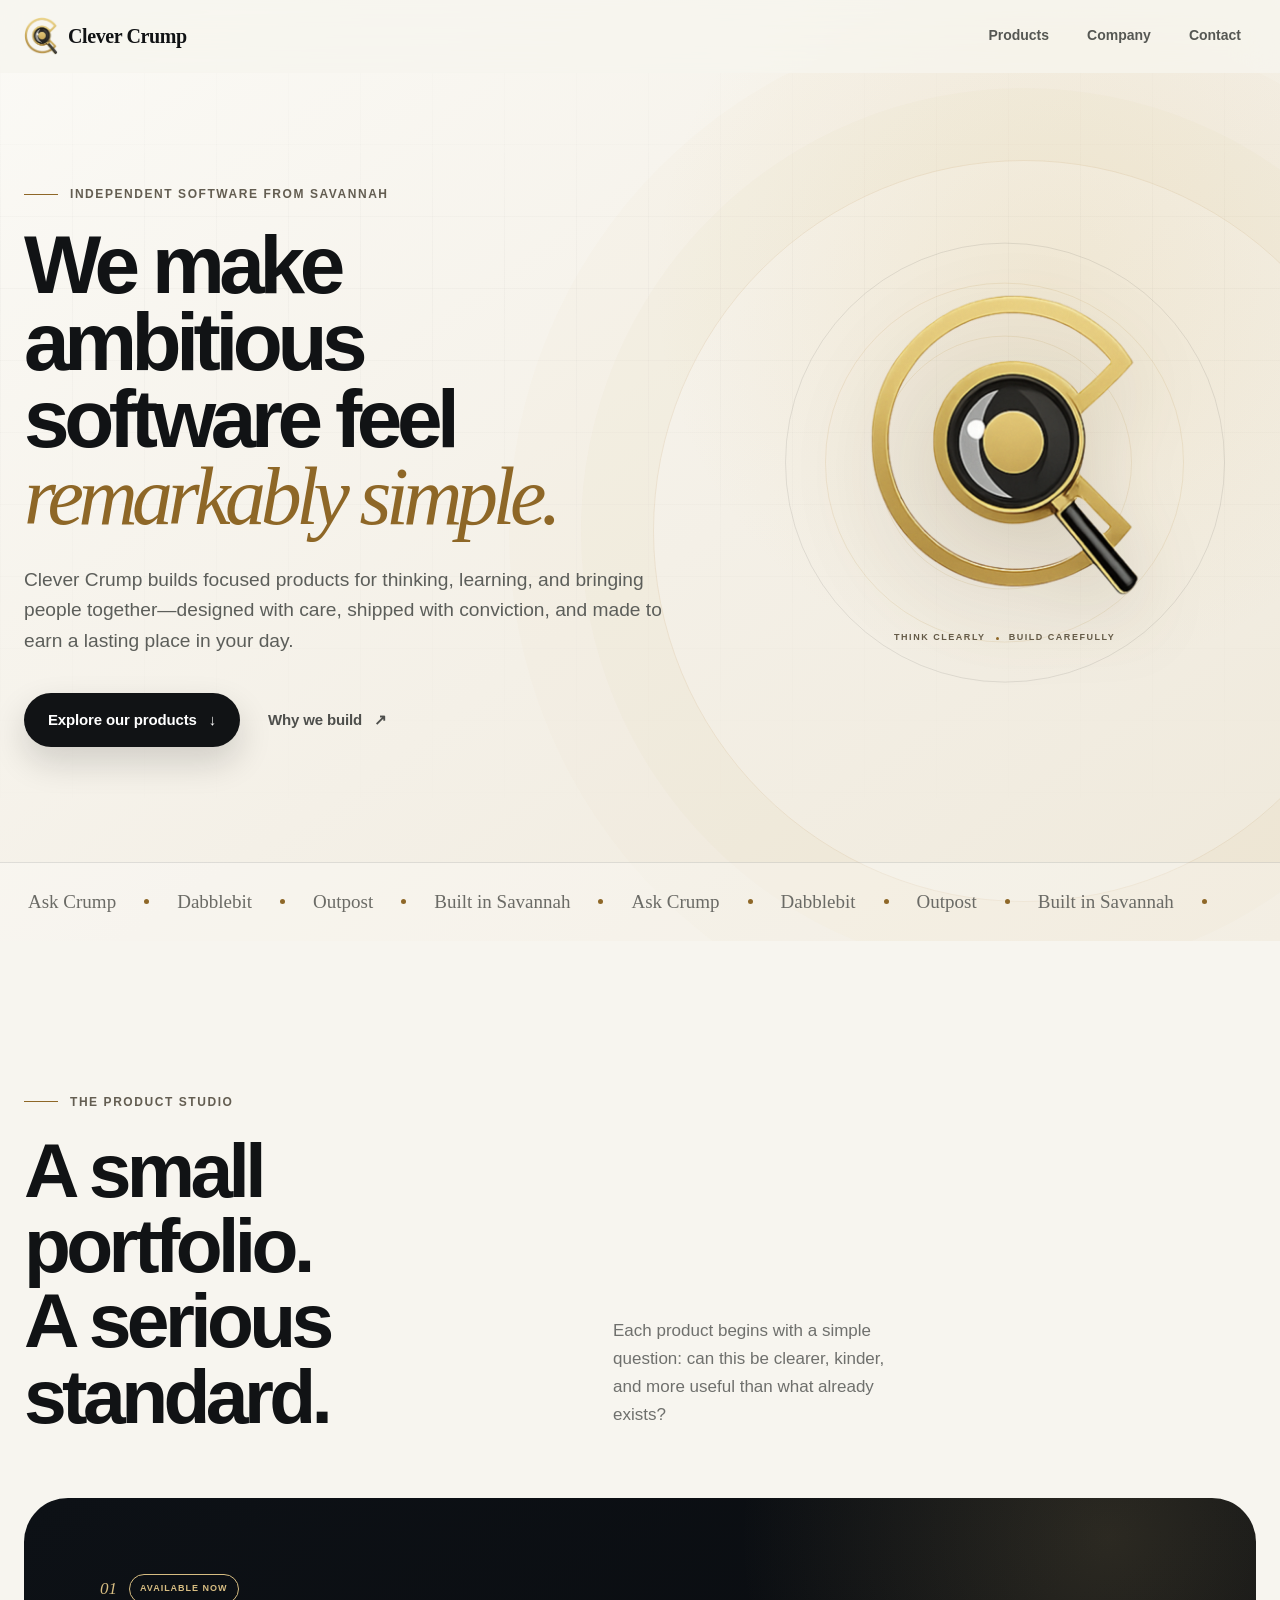
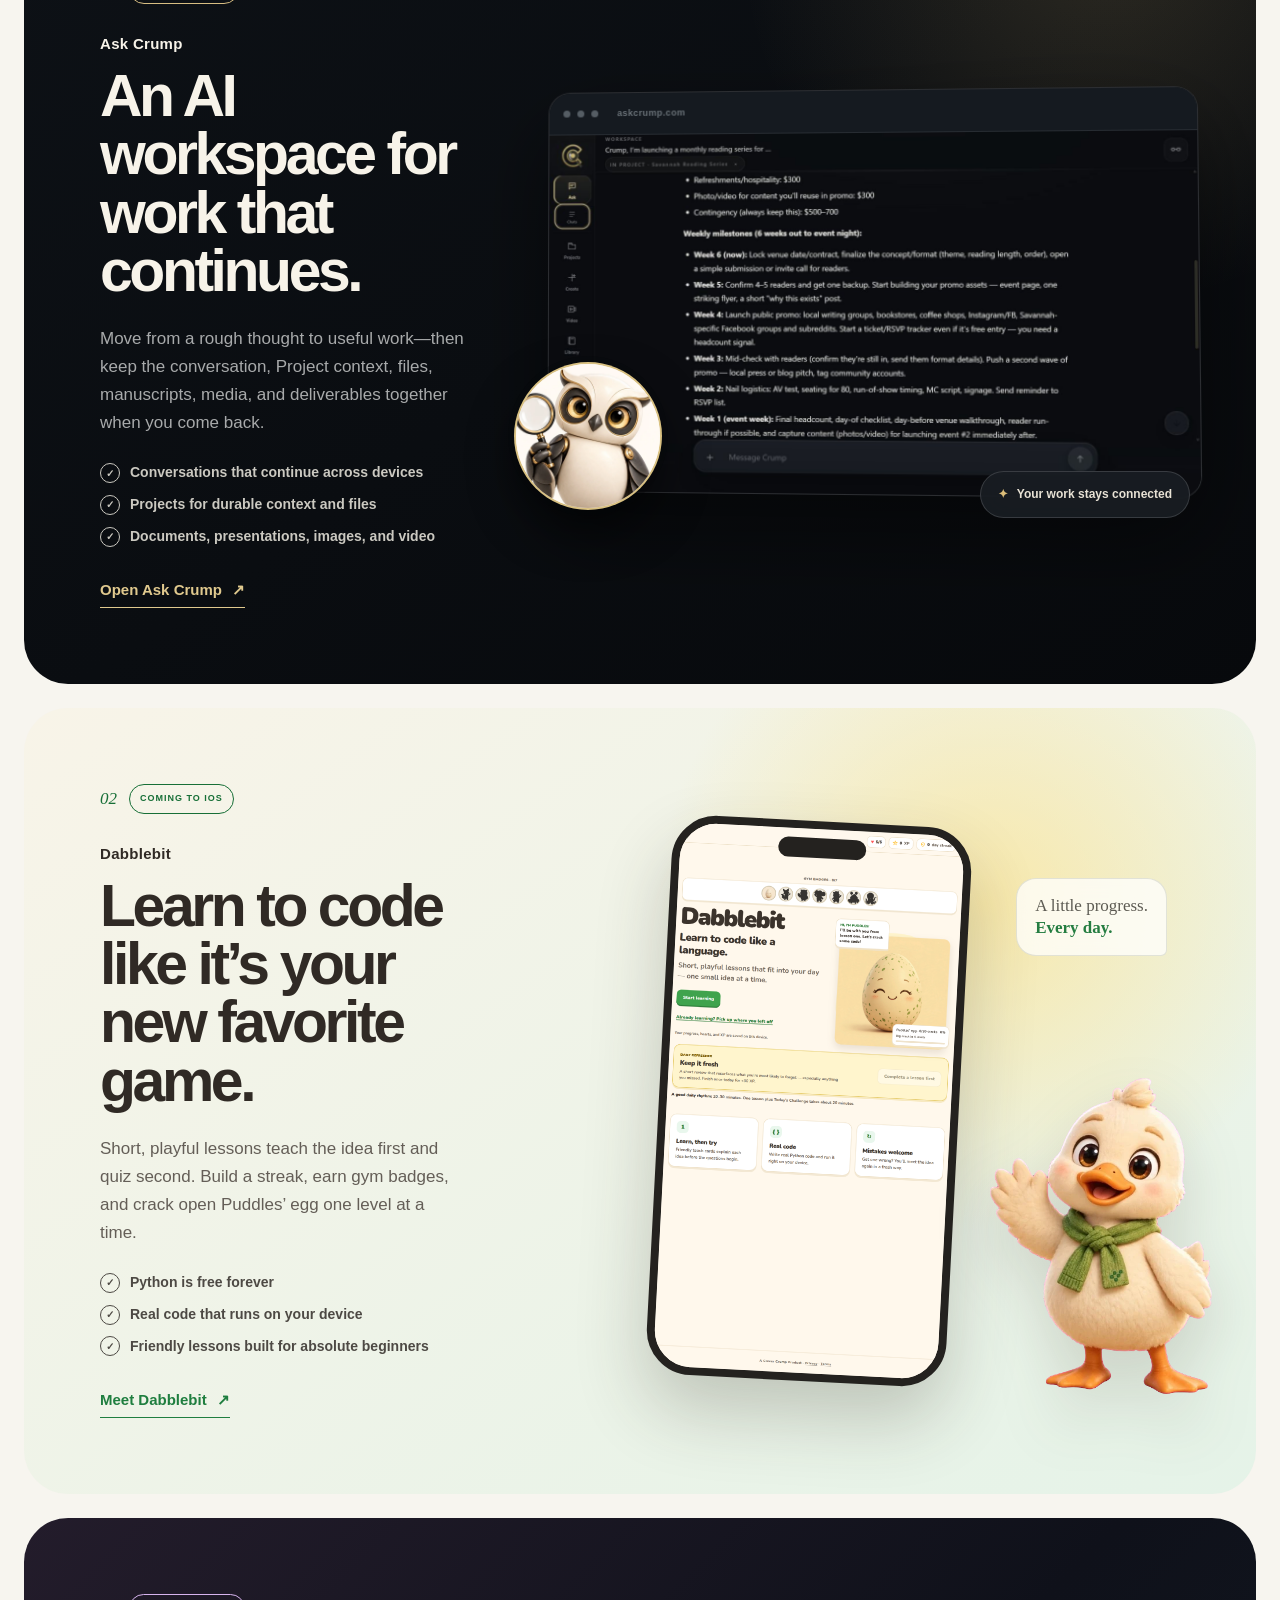
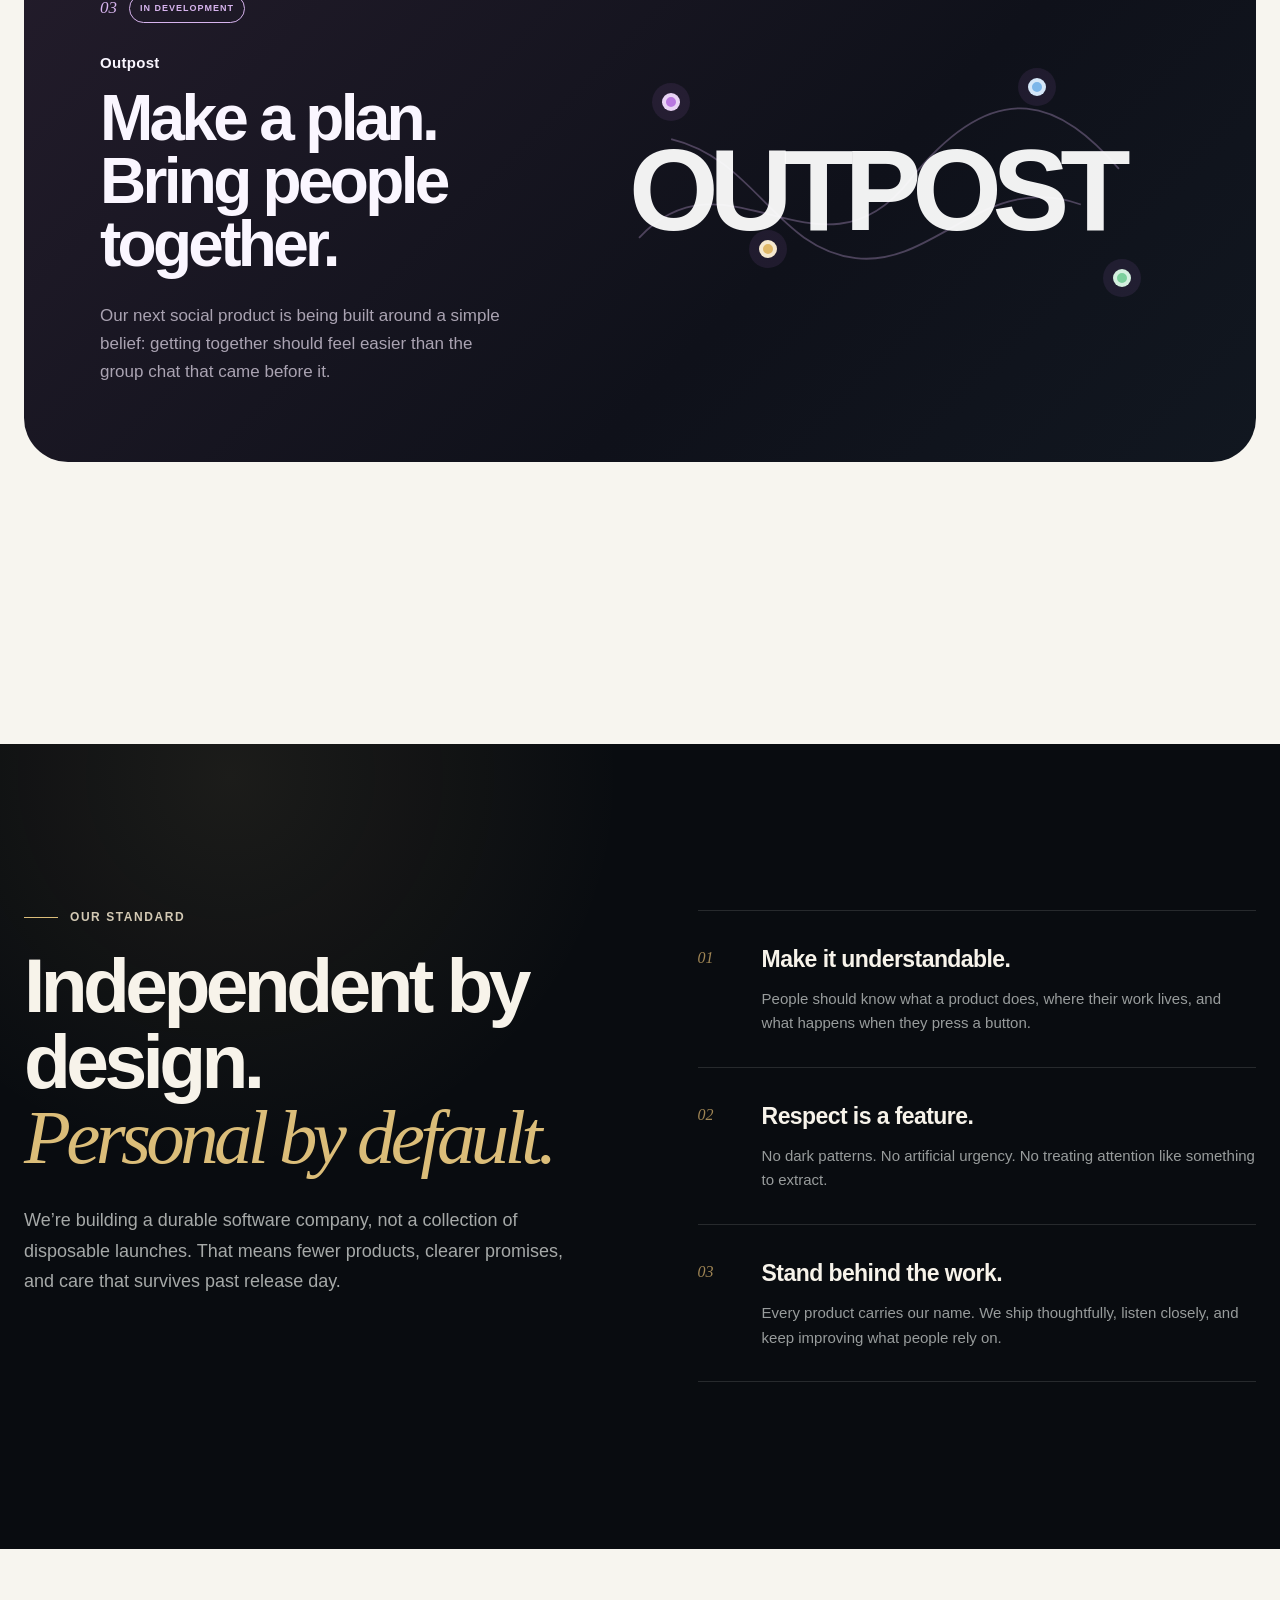
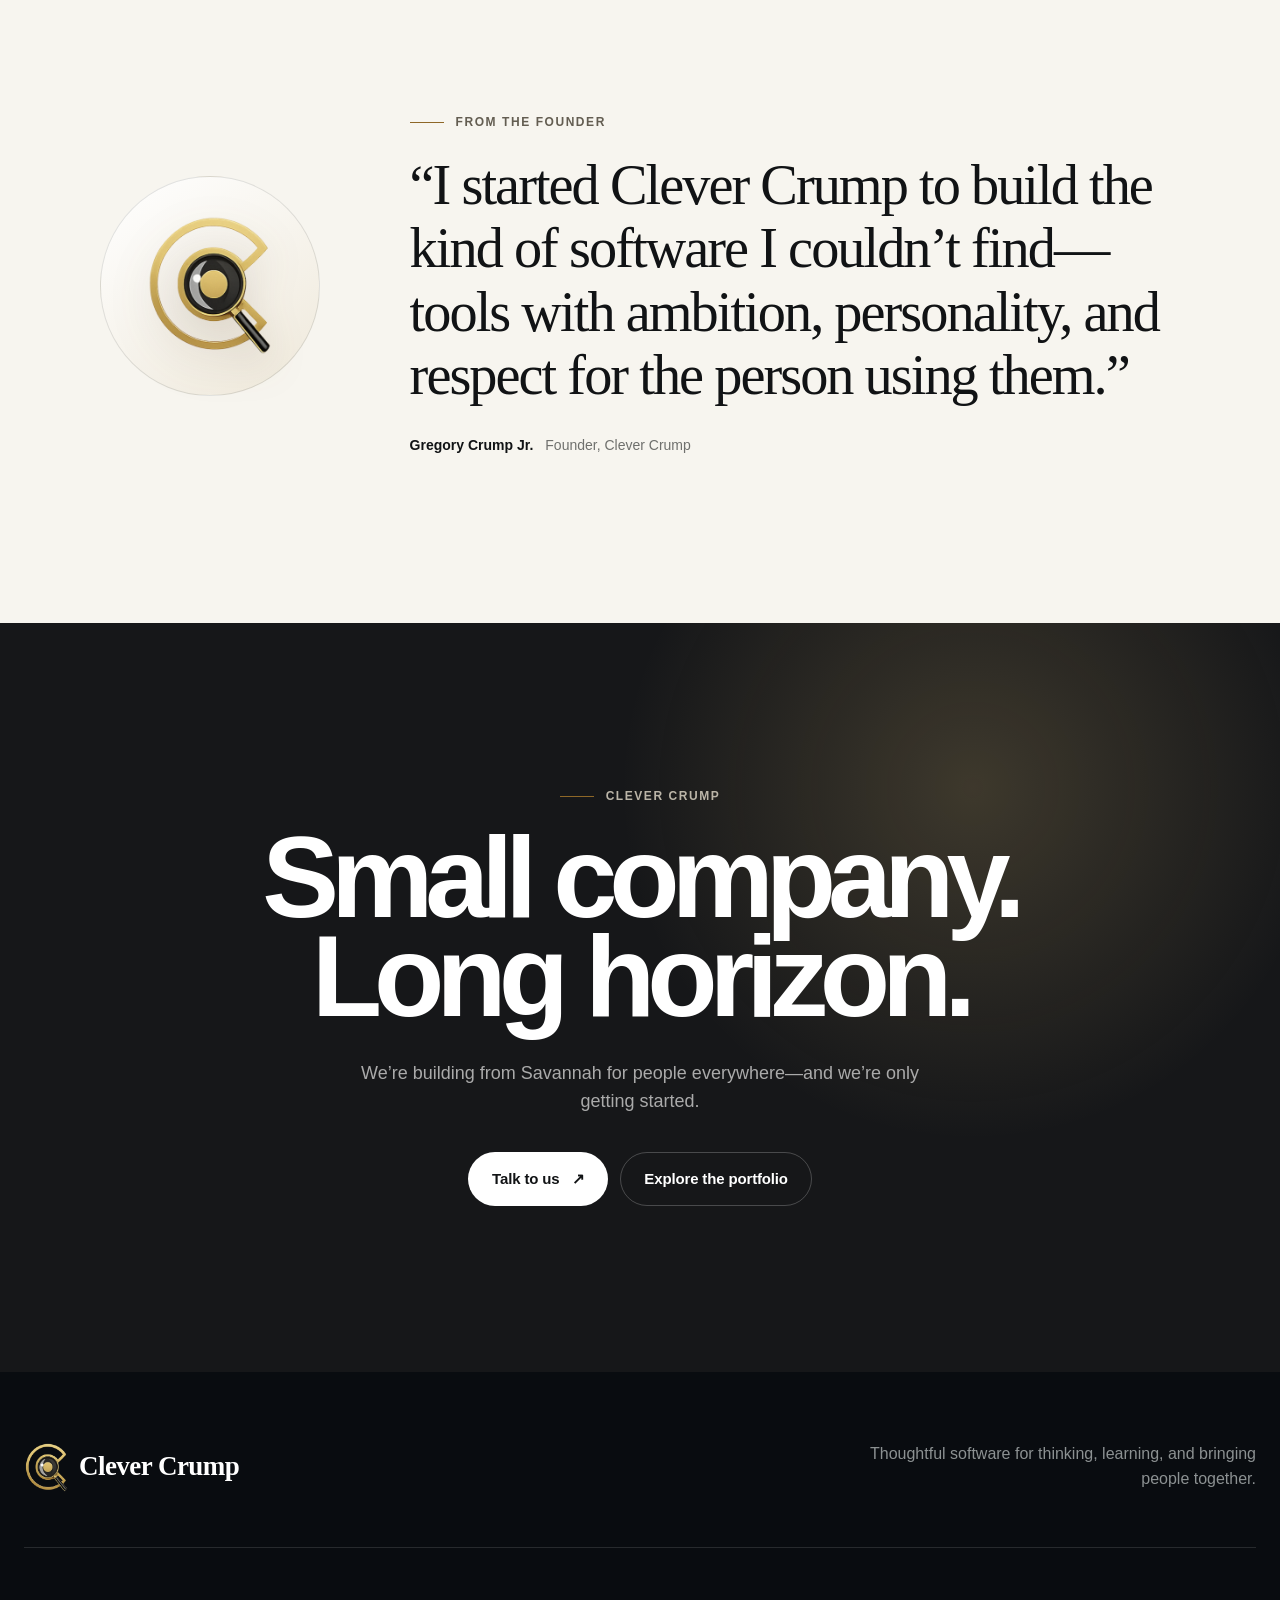
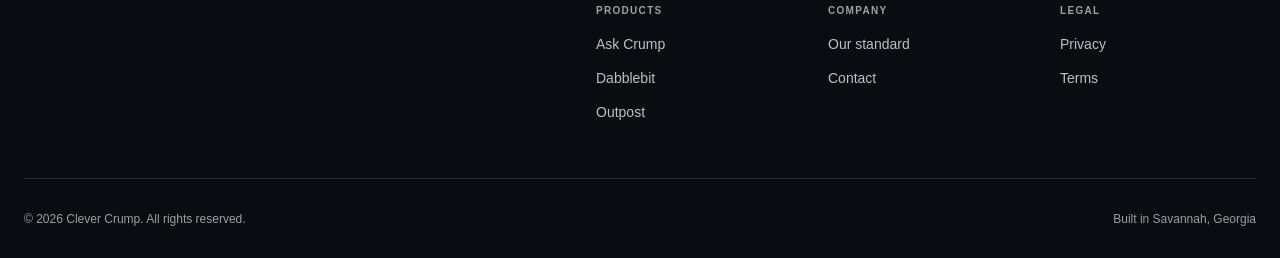
==== commit 33e34fd3: "Update Dabblebit badge to iOS only The badge presented iOS and Android as equally on track. iOS v1.0" ====
--- a/index.html
+++ b/index.html
@@ -101,7 +101,7 @@
 
         <article class="product-story product-story-dabblebit reveal" aria-labelledby="dabblebit-title">
           <div class="product-copy">
-            <div class="product-meta"><span>02</span><strong>Coming to iOS &amp; Android</strong></div>
+            <div class="product-meta"><span>02</span><strong>Coming to iOS</strong></div>
             <p class="product-name">Dabblebit</p>
             <h3 id="dabblebit-title">Learn to code like it’s your new favorite game.</h3>
             <p>Short, playful lessons teach the idea first and quiz second. Build a streak, earn gym badges, and crack open Puddles’ egg one level at a time.</p>
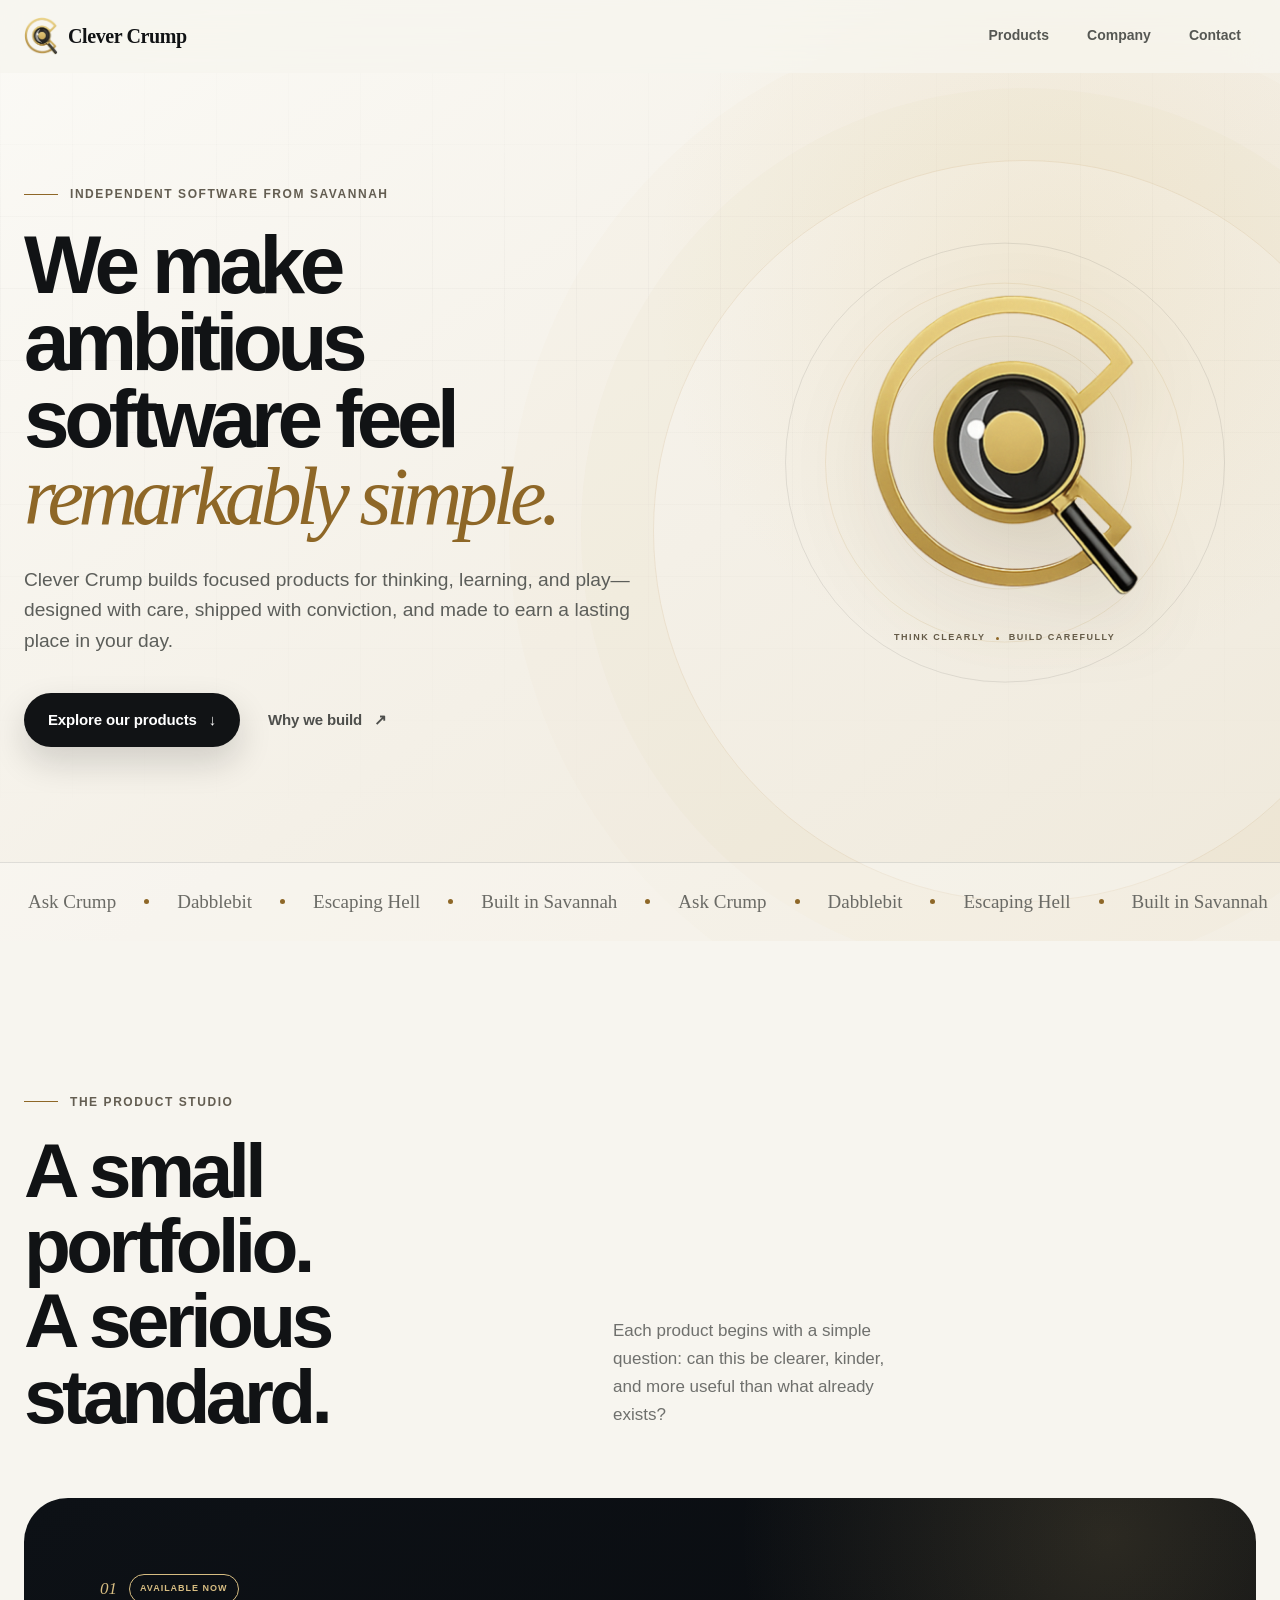
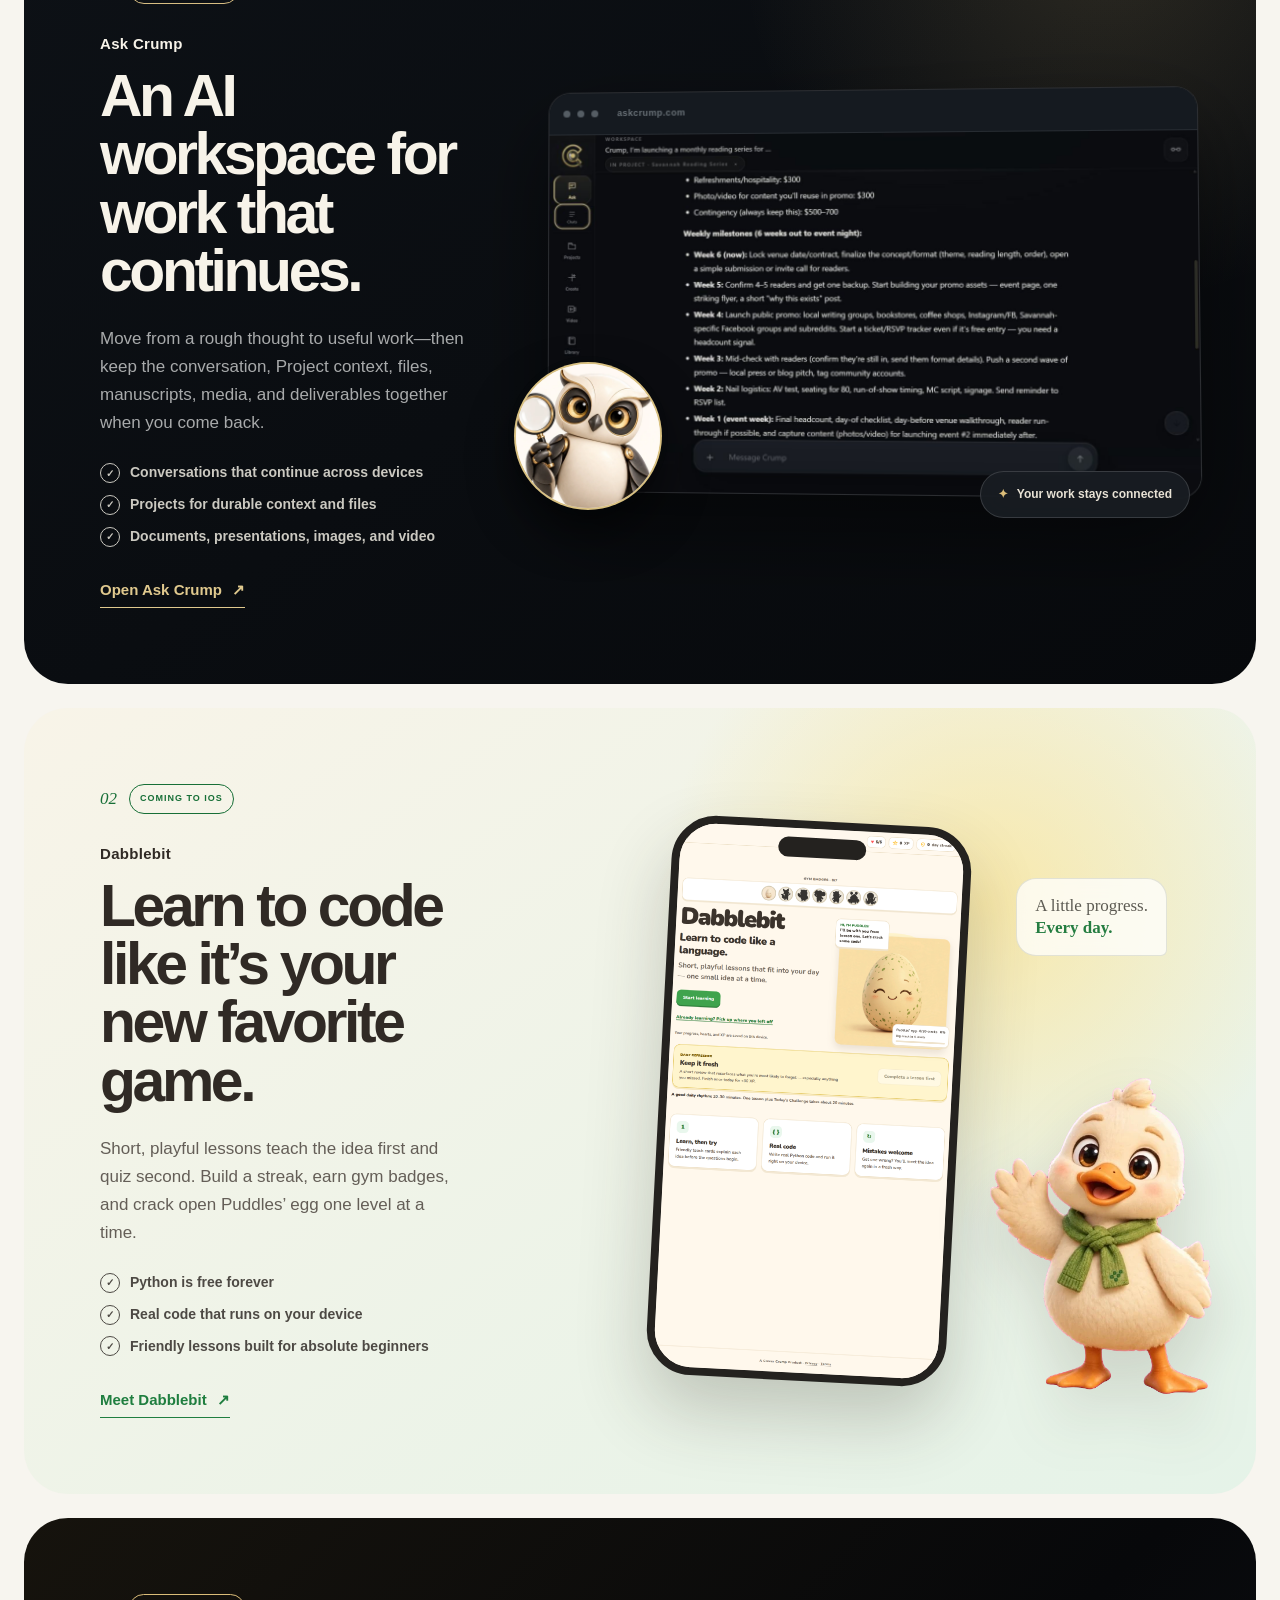
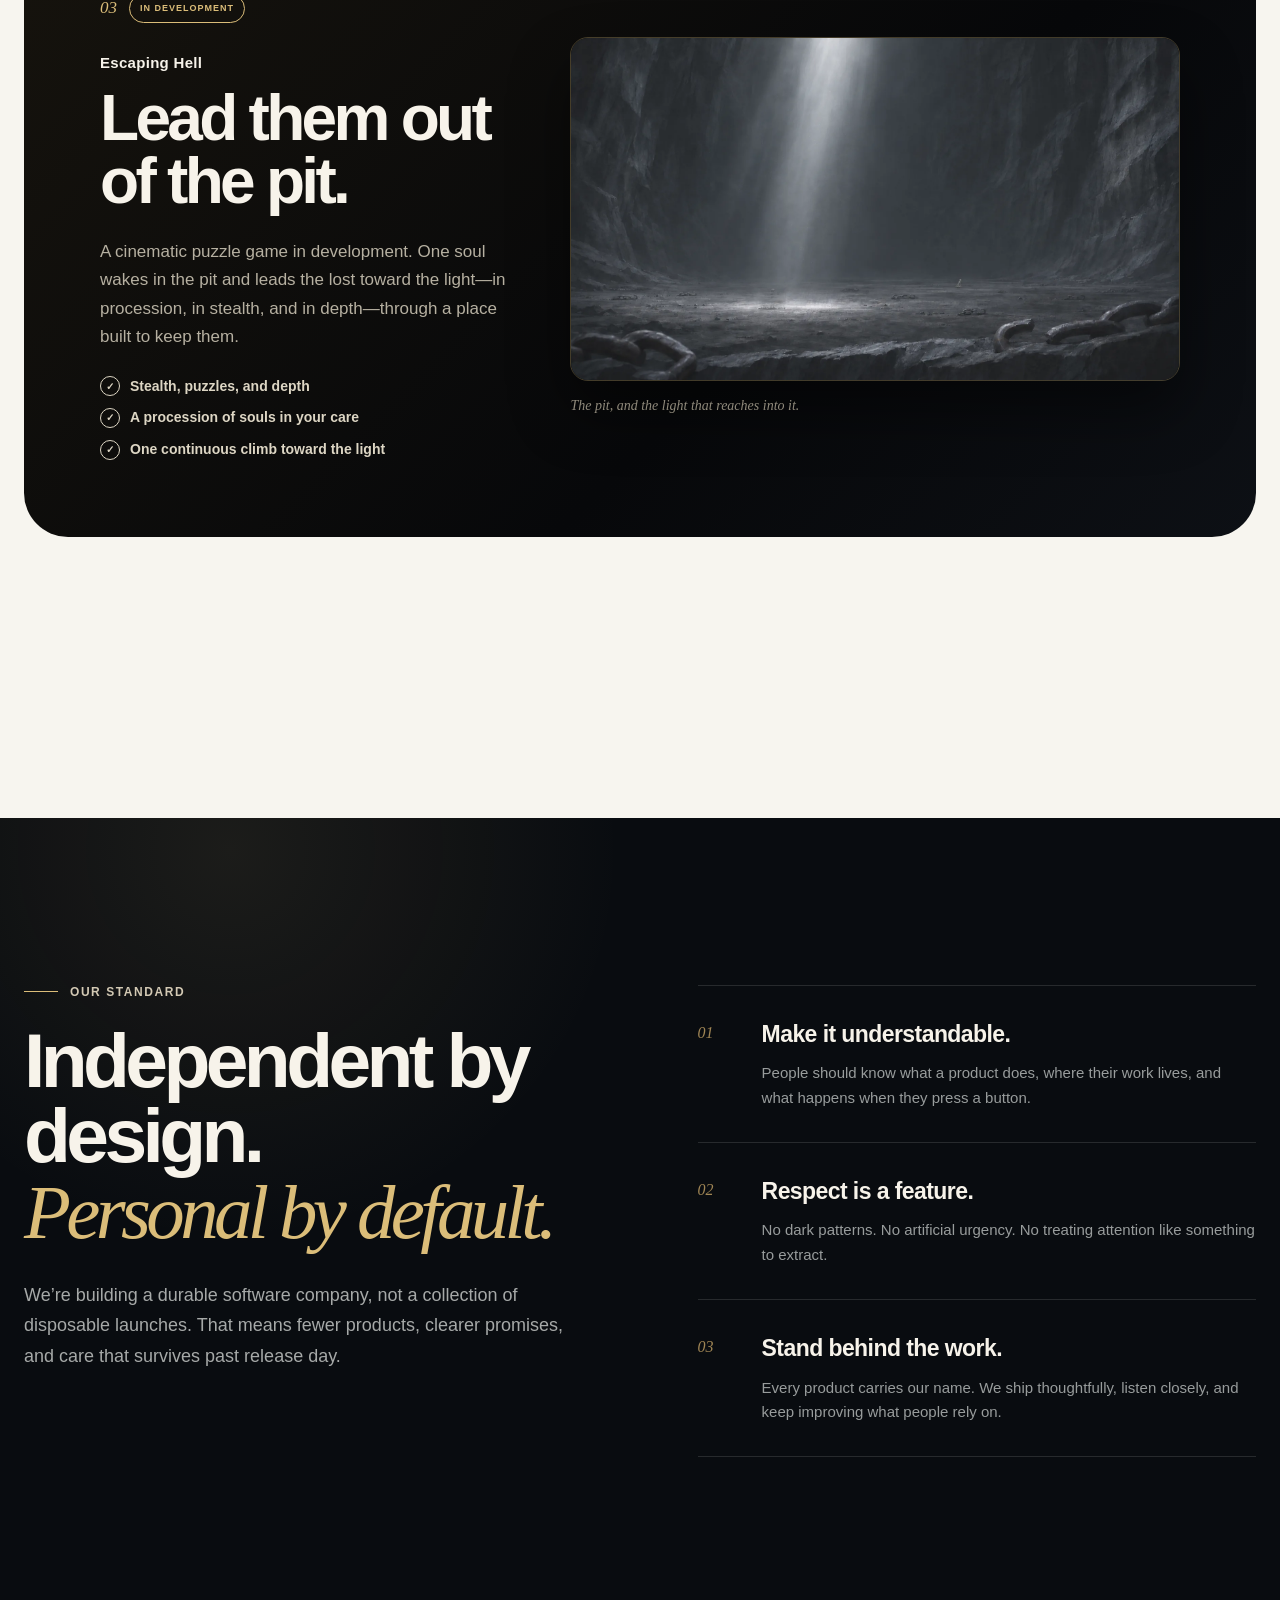
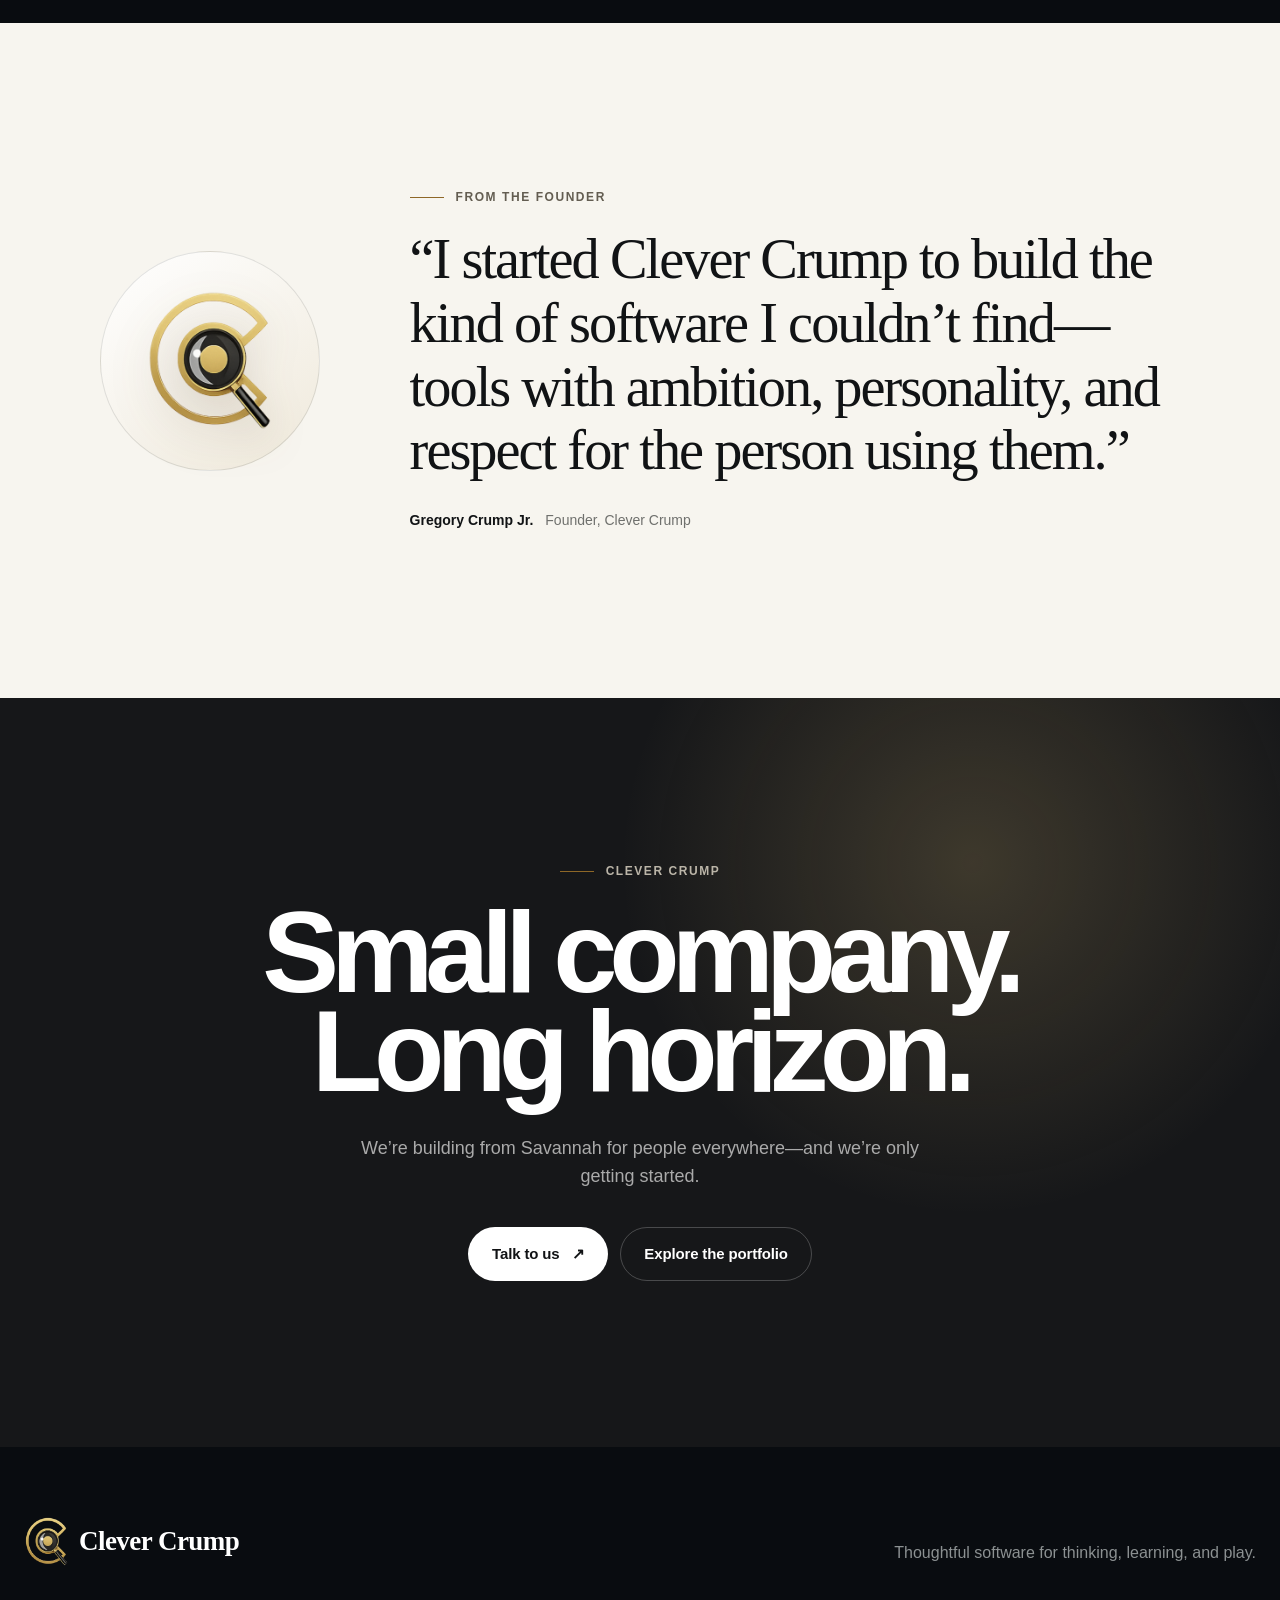
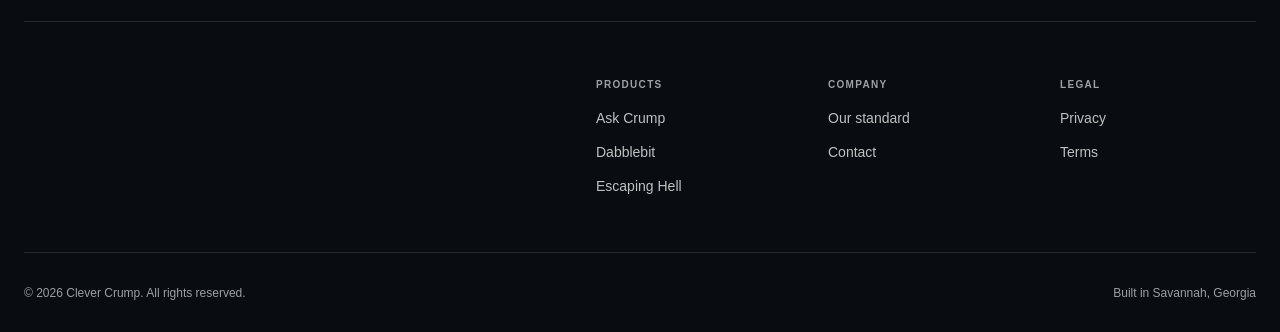
==== commit a2beb437: "Replace Outpost with Escaping Hell on the product shelf Outpost is shelved for now. Escaping Hell ta" ====
--- a/index.html
+++ b/index.html
@@ -5,10 +5,10 @@
   <meta name="viewport" content="width=device-width, initial-scale=1, viewport-fit=cover">
   <meta name="theme-color" content="#f7f5ef">
   <title>Clever Crump — Thoughtful software, built to last</title>
-  <meta name="description" content="Clever Crump is an independent software company in Savannah, Georgia. Makers of Ask Crump, Dabblebit, and Outpost.">
+  <meta name="description" content="Clever Crump is an independent software company in Savannah, Georgia. Makers of Ask Crump, Dabblebit, and Escaping Hell.">
   <meta property="og:type" content="website">
   <meta property="og:title" content="Clever Crump — Thoughtful software, built to last">
-  <meta property="og:description" content="Independent software from Savannah. Meet Ask Crump, Dabblebit, and Outpost.">
+  <meta property="og:description" content="Independent software from Savannah. Meet Ask Crump, Dabblebit, and Escaping Hell.">
   <meta property="og:url" content="https://clevercrump.com/">
   <meta name="twitter:card" content="summary">
   <link rel="canonical" href="https://clevercrump.com/">
@@ -46,7 +46,7 @@
         <div class="hero-copy reveal">
           <p class="kicker"><span></span> Independent software from Savannah</p>
           <h1 id="hero-title">We make ambitious software feel <em>remarkably simple.</em></h1>
-          <p class="hero-intro">Clever Crump builds focused products for thinking, learning, and bringing people together—designed with care, shipped with conviction, and made to earn a lasting place in your day.</p>
+          <p class="hero-intro">Clever Crump builds focused products for thinking, learning, and play—designed with care, shipped with conviction, and made to earn a lasting place in your day.</p>
           <div class="hero-actions">
             <a class="button button-dark" href="#products">Explore our products <span aria-hidden="true">↓</span></a>
             <a class="button button-text" href="#company">Why we build <span aria-hidden="true">↗</span></a>
@@ -62,8 +62,8 @@
 
       <div class="hero-marquee" aria-label="Clever Crump products">
         <div class="hero-marquee-track">
-          <span>Ask Crump</span><i></i><span>Dabblebit</span><i></i><span>Outpost</span><i></i><span>Built in Savannah</span><i></i>
-          <span aria-hidden="true">Ask Crump</span><i aria-hidden="true"></i><span aria-hidden="true">Dabblebit</span><i aria-hidden="true"></i><span aria-hidden="true">Outpost</span><i aria-hidden="true"></i><span aria-hidden="true">Built in Savannah</span><i aria-hidden="true"></i>
+          <span>Ask Crump</span><i></i><span>Dabblebit</span><i></i><span>Escaping Hell</span><i></i><span>Built in Savannah</span><i></i>
+          <span aria-hidden="true">Ask Crump</span><i aria-hidden="true"></i><span aria-hidden="true">Dabblebit</span><i aria-hidden="true"></i><span aria-hidden="true">Escaping Hell</span><i aria-hidden="true"></i><span aria-hidden="true">Built in Savannah</span><i aria-hidden="true"></i>
         </div>
       </div>
     </section>
@@ -87,7 +87,7 @@
               <li>Projects for durable context and files</li>
               <li>Documents, presentations, images, and video</li>
             </ul>
-            <a class="product-link" href="https://askcrump.com" target="_blank" rel="noopener">Open Ask Crump <span aria-hidden="true">↗</span></a>
+            <a class="product-link" href="https://www.askcrump.com/" target="_blank" rel="noopener">Open Ask Crump <span aria-hidden="true">↗</span></a>
           </div>
           <div class="ask-stage" aria-label="Ask Crump workspace preview">
             <div class="browser-frame">
@@ -122,21 +122,22 @@
           </div>
         </article>
 
-        <article class="product-story product-story-outpost reveal" aria-labelledby="outpost-title">
-          <div class="outpost-copy">
+        <article class="product-story product-story-hell reveal" aria-labelledby="hell-title">
+          <div class="product-copy">
             <div class="product-meta"><span>03</span><strong>In development</strong></div>
-            <p class="product-name">Outpost</p>
-            <h3 id="outpost-title">Make a plan.<br>Bring people together.</h3>
-            <p>Our next social product is being built around a simple belief: getting together should feel easier than the group chat that came before it.</p>
-          </div>
-          <div class="outpost-art" aria-hidden="true">
-            <span class="outpost-dot outpost-dot-a"></span>
-            <span class="outpost-dot outpost-dot-b"></span>
-            <span class="outpost-dot outpost-dot-c"></span>
-            <span class="outpost-dot outpost-dot-d"></span>
-            <svg viewBox="0 0 500 260"><path d="M52 167C126 87 204 213 279 119S408 55 455 109"/><path d="M79 84c71 17 88 92 155 100s108-74 189-45"/></svg>
-            <strong>OUTPOST</strong>
-          </div>
+            <p class="product-name">Escaping Hell</p>
+            <h3 id="hell-title">Lead them out<br>of the pit.</h3>
+            <p>A cinematic puzzle game in development. One soul wakes in the pit and leads the lost toward the light—in procession, in stealth, and in depth—through a place built to keep them.</p>
+            <ul class="product-points" aria-label="Escaping Hell highlights">
+              <li>Stealth, puzzles, and depth</li>
+              <li>A procession of souls in your care</li>
+              <li>One continuous climb toward the light</li>
+            </ul>
+          </div>
+          <figure class="hell-art">
+            <img src="assets/img/escaping-hell.webp" alt="Escaping Hell — a shaft of light falling into a vast pit, broken chains in the foreground" width="1792" height="1008" loading="lazy">
+            <figcaption>The pit, and the light that reaches into it.</figcaption>
+          </figure>
         </article>
       </div>
     </section>
@@ -202,15 +203,15 @@
           <img src="assets/img/monogram.png?v=20261013-studio" alt="" width="288" height="321">
           <span>Clever Crump</span>
         </a>
-        <p>Thoughtful software for thinking, learning, and bringing people together.</p>
+        <p>Thoughtful software for thinking, learning, and play.</p>
       </div>
 
       <div class="footer-grid">
         <div>
           <h3>Products</h3>
-          <a href="https://askcrump.com" target="_blank" rel="noopener">Ask Crump</a>
+          <a href="https://www.askcrump.com/" target="_blank" rel="noopener">Ask Crump</a>
           <a href="https://dabblebit.com" target="_blank" rel="noopener">Dabblebit</a>
-          <a href="#products">Outpost</a>
+          <a href="#products">Escaping Hell</a>
         </div>
         <div>
           <h3>Company</h3>
--- a/assets/css/style.css
+++ b/assets/css/style.css
@@ -660,26 +660,21 @@
 
 .dabblebit-note strong { color: #257d41; }
 
-.product-story-outpost {
+.product-story-hell {
   min-height: 520px;
   grid-template-columns: .8fr 1.2fr;
-  background: linear-gradient(135deg, #231c2b, #0f111a 62%, #111720);
-  color: #faf6ff;
-}
-
-.outpost-copy { position: relative; z-index: 2; align-self: center; }
-.product-story-outpost .product-meta { color: #d7b4ee; }
-.product-story-outpost h3 { font-size: clamp(48px, 5vw, 74px); }
-.outpost-copy > p:last-child { max-width: 520px; margin: 25px 0 0; color: #aaa3b2; font-size: 17px; line-height: 1.65; }
-
-.outpost-art { position: relative; min-height: 360px; align-self: center; }
-.outpost-art svg { position: absolute; inset: 8% 0 0; width: 100%; height: 86%; fill: none; stroke: rgba(215, 180, 238, .3); stroke-width: 1.5; }
-.outpost-art strong { position: absolute; top: 50%; left: 50%; color: rgba(255, 255, 255, .94); font-size: clamp(56px, 9vw, 138px); font-weight: 800; letter-spacing: -.08em; transform: translate(-50%, -50%); }
-.outpost-dot { position: absolute; z-index: 2; width: 18px; height: 18px; border: 4px solid rgba(255, 255, 255, .68); border-radius: 50%; background: #b877df; box-shadow: 0 0 0 10px rgba(184, 119, 223, .1); }
-.outpost-dot-a { top: 23%; left: 15%; }
-.outpost-dot-b { top: 64%; left: 31%; background: #e0b868; }
-.outpost-dot-c { top: 19%; right: 22%; background: #7cb6e9; }
-.outpost-dot-d { right: 8%; bottom: 23%; background: #7bd09c; }
+  background: linear-gradient(135deg, #16130d, #07080a 62%, #0d1015);
+  color: #f7f3ea;
+}
+
+.product-story-hell .product-meta { color: var(--gold-bright); }
+.product-story-hell h3 { font-size: clamp(48px, 5vw, 74px); }
+.product-story-hell .product-copy > p:not(.product-name) { color: #b6b0a1; }
+.product-story-hell .product-points { color: #ddd6c4; }
+
+.hell-art { position: relative; margin: 0; align-self: center; }
+.hell-art img { display: block; width: 100%; height: auto; border: 1px solid rgba(219, 189, 121, .28); border-radius: 18px; box-shadow: 0 30px 60px rgba(0, 0, 0, .45); }
+.hell-art figcaption { margin-top: 14px; color: #8f897b; font-family: var(--display); font-size: 14px; font-style: italic; }
 
 /* Company */
 
@@ -850,8 +845,7 @@
   .dabblebit-stage { min-height: 600px; }
   .phone-frame { left: 45%; width: 285px; }
   .puddles { right: 3%; width: 220px; }
-  .product-story-outpost { grid-template-columns: 1fr; }
-  .outpost-art { min-height: 310px; }
+  .product-story-hell { grid-template-columns: 1fr; }
   .company-shell { grid-template-columns: 1fr; }
   .founder-shell { grid-template-columns: 150px 1fr; }
   .contact-grid { grid-template-columns: 1fr; }
@@ -904,7 +898,7 @@
   .section-heading h2 { font-size: clamp(43px, 12.5vw, 60px); }
   .product-story { gap: 28px; margin-top: 16px; padding: 32px 24px; border-radius: 30px; }
   .product-story h3 { font-size: clamp(39px, 11.5vw, 55px); }
-  .product-copy > p:not(.product-name), .outpost-copy > p:last-child { font-size: 15px; }
+  .product-copy > p:not(.product-name) { font-size: 15px; }
   .product-points li { align-items: flex-start; }
   .ask-stage { min-height: 290px; }
   .ask-owl { left: -4px; bottom: 2%; width: 100px; height: 100px; }
@@ -915,8 +909,6 @@
   .phone-frame { left: 42%; width: 240px; height: 470px; border-width: 6px; border-radius: 38px; }
   .puddles { right: -13%; bottom: -1%; width: 175px; }
   .dabblebit-note { top: 7%; right: -6px; font-size: 14px; }
-  .outpost-art { min-height: 260px; }
-  .outpost-art strong { font-size: clamp(66px, 24vw, 100px); }
   .company { margin-top: 70px; padding: 100px 0; }
   .company h2 { font-size: clamp(46px, 13vw, 62px); }
   .company-statement > p:last-child { font-size: 16px; }
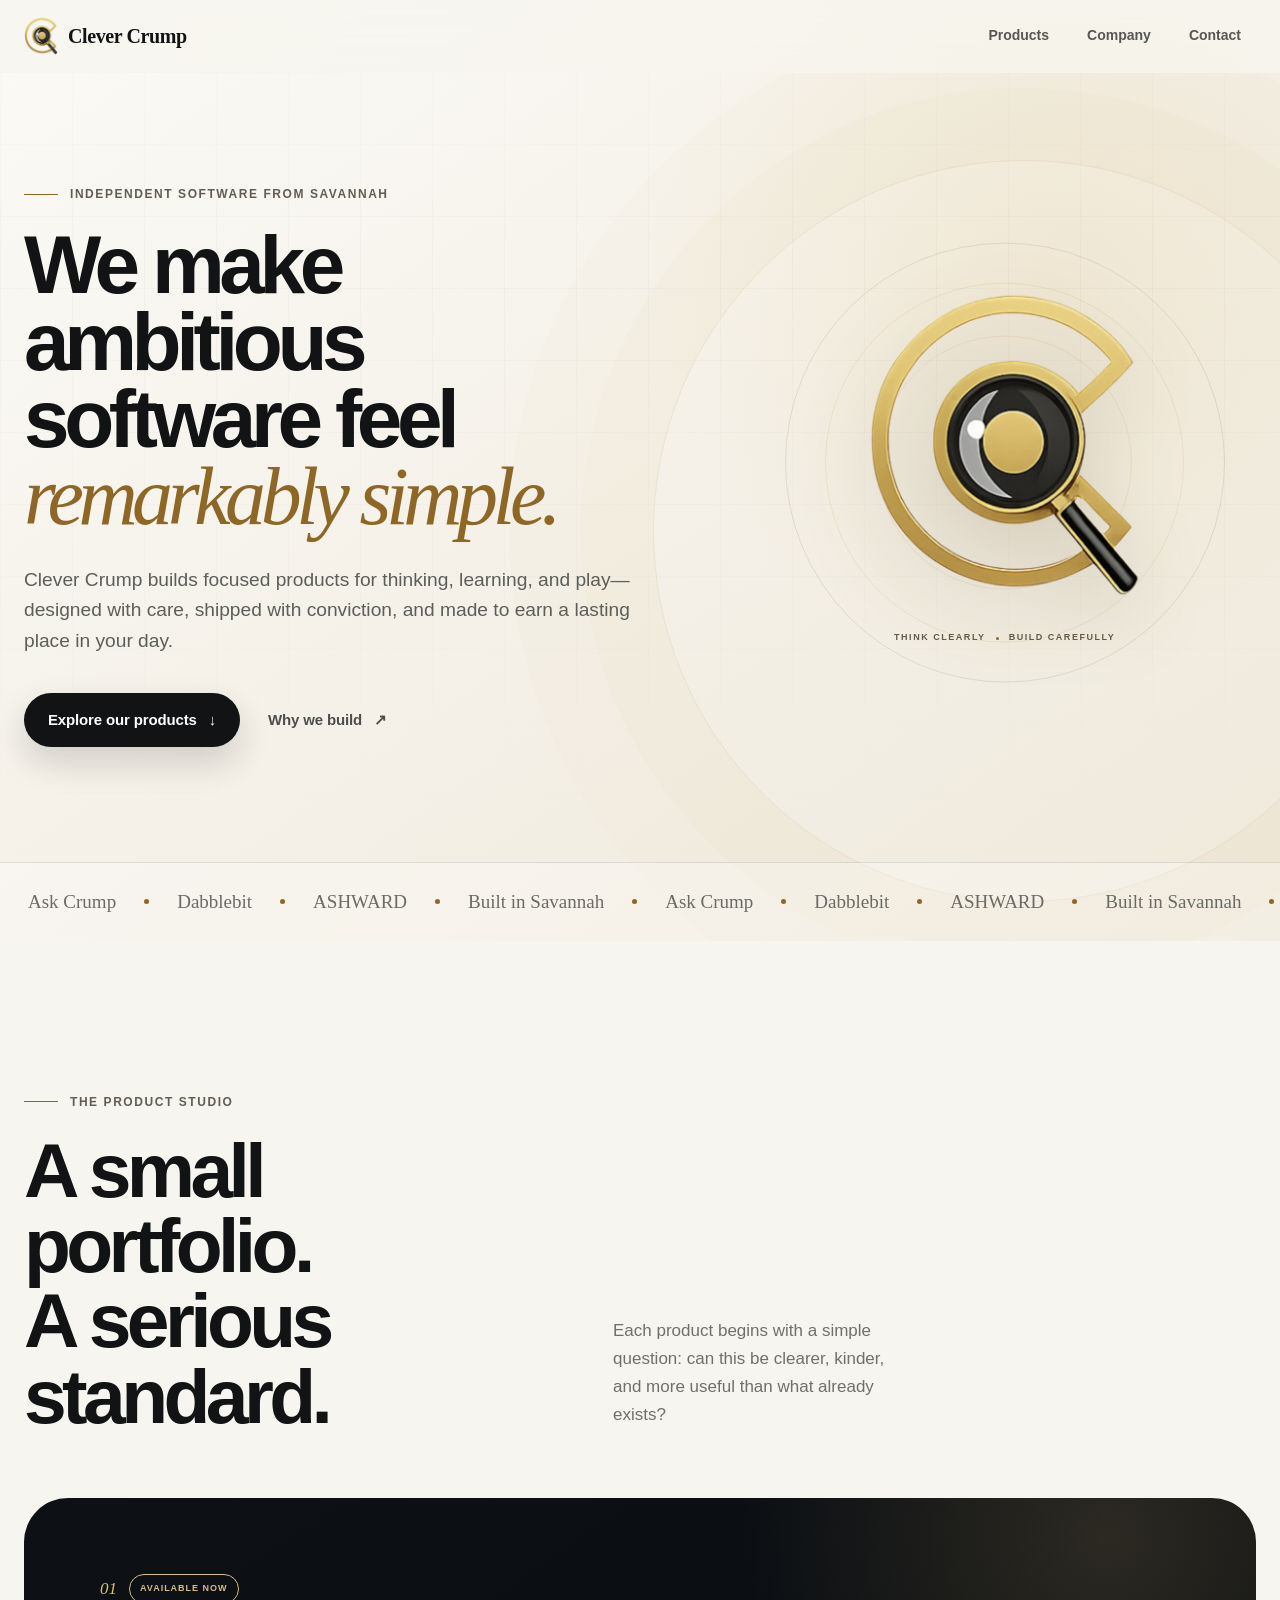
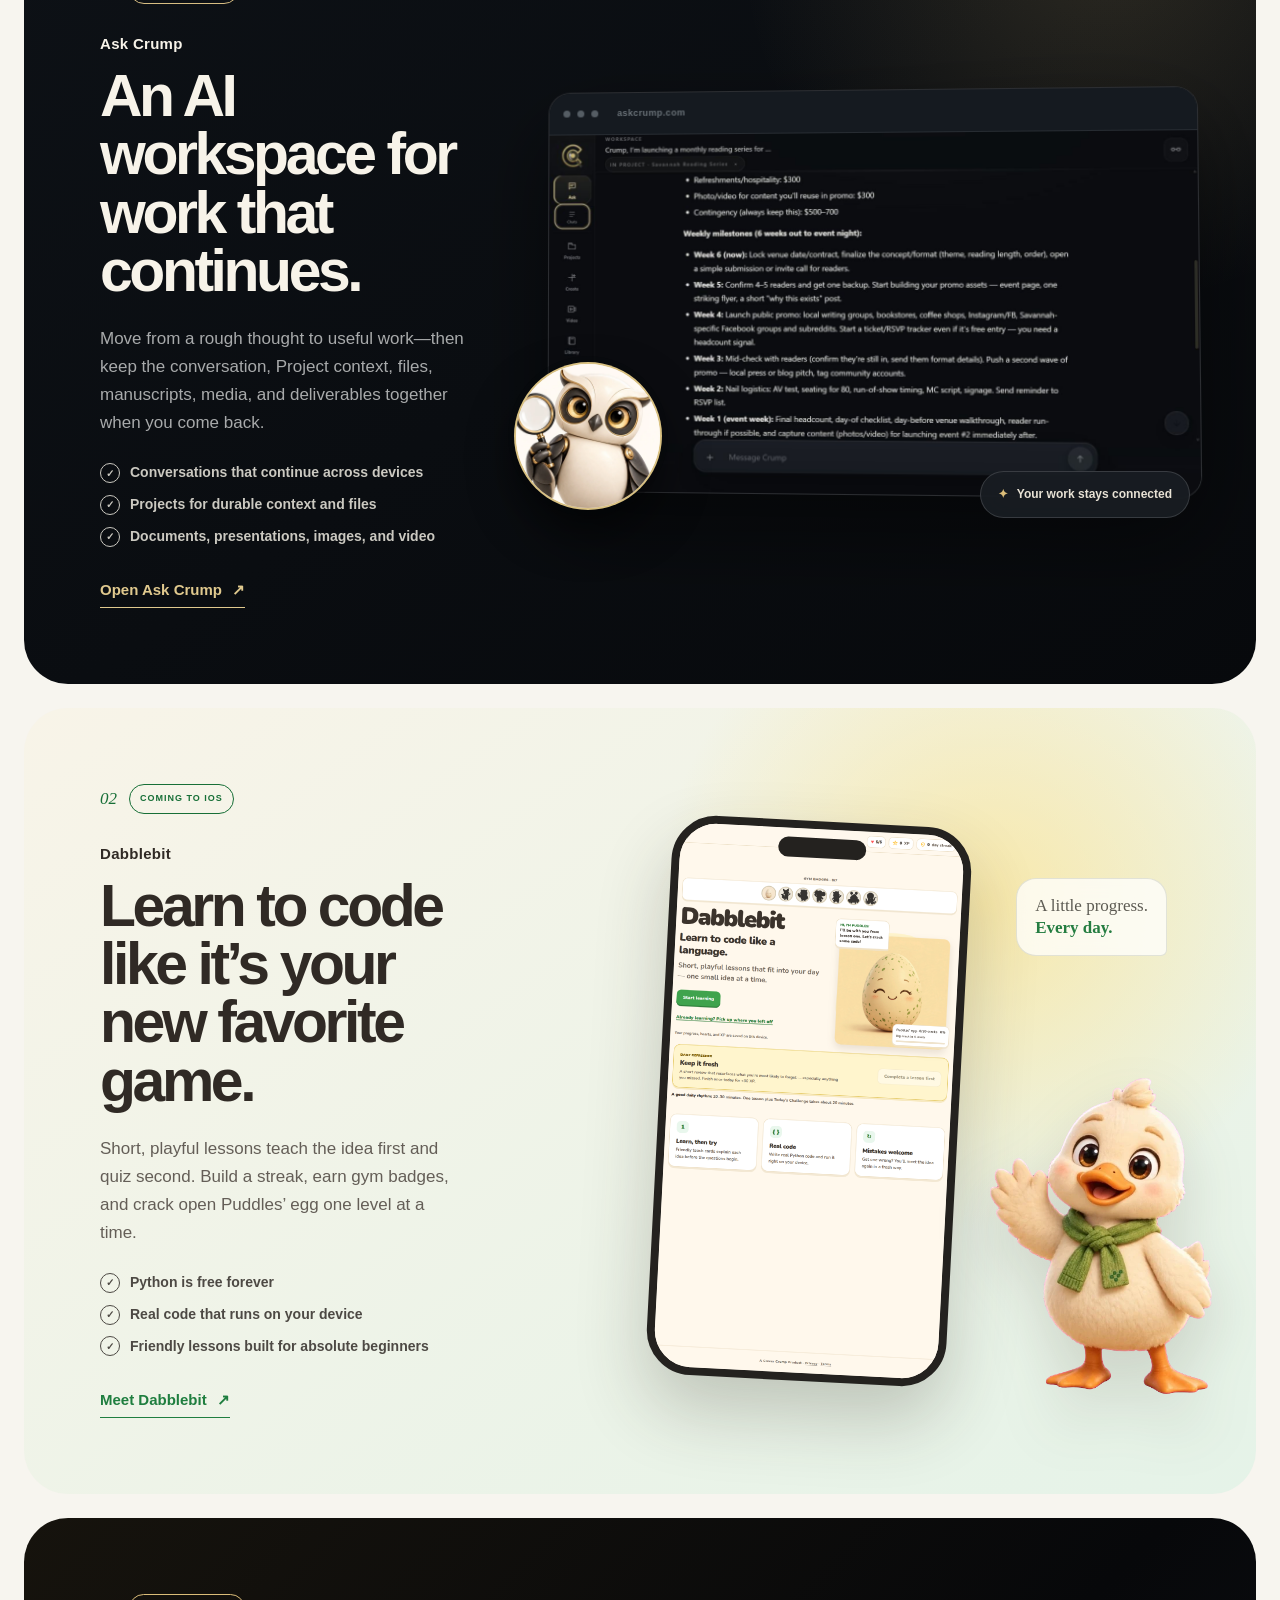
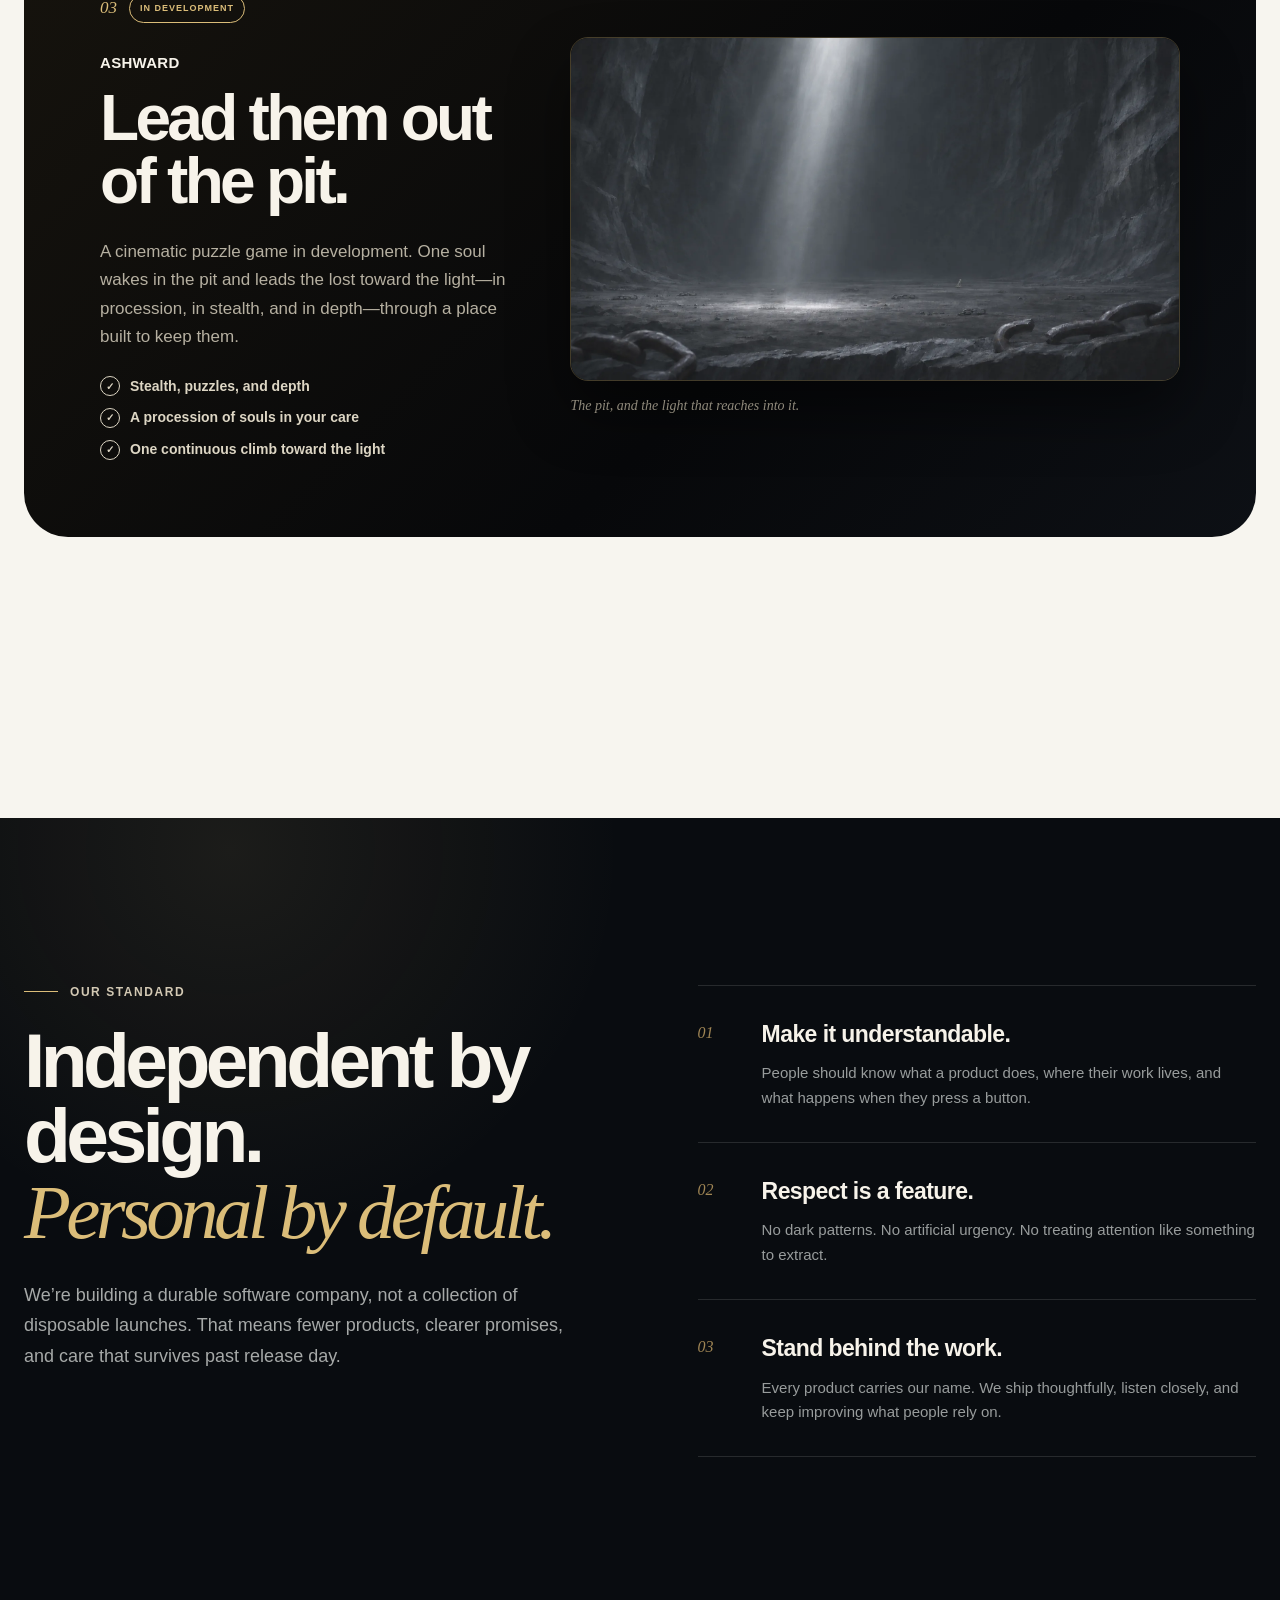
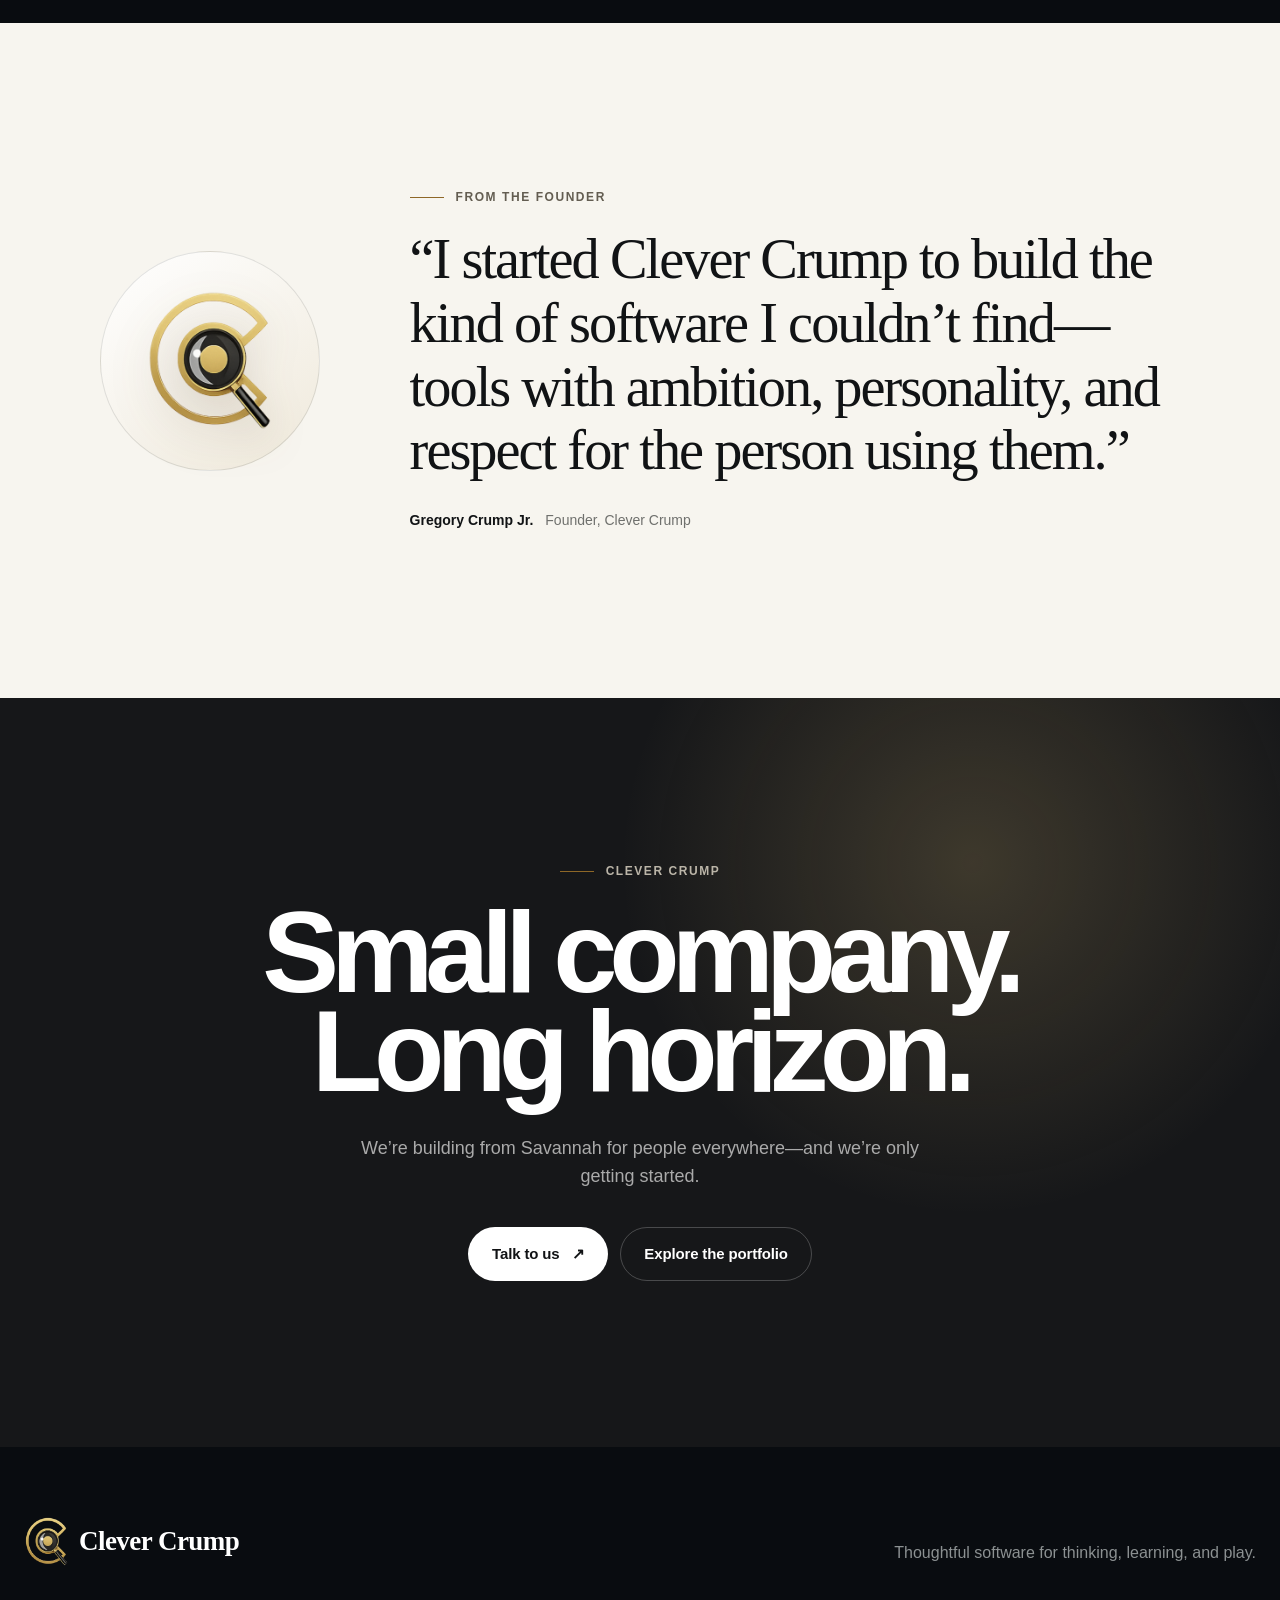
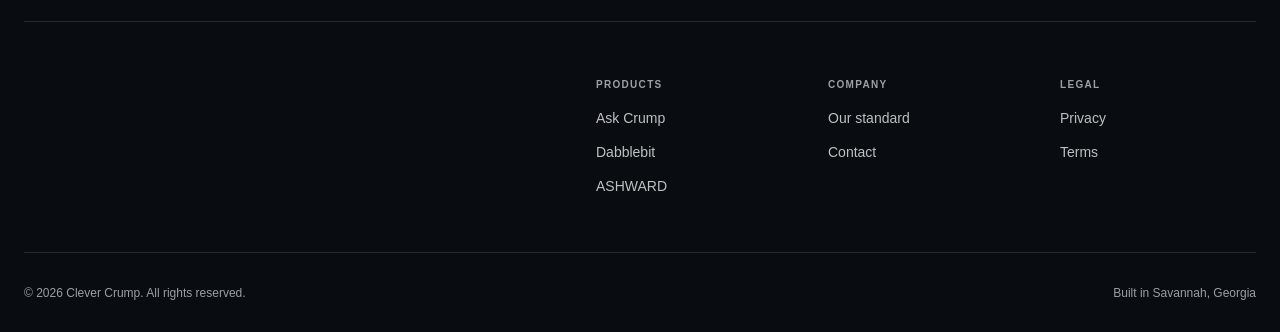
==== commit 9bd71efa: "Rename the game to ASHWARD The game's name is locked as ASHWARD. The card, page meta, marquee, foote" ====
--- a/index.html
+++ b/index.html
@@ -5,10 +5,10 @@
   <meta name="viewport" content="width=device-width, initial-scale=1, viewport-fit=cover">
   <meta name="theme-color" content="#f7f5ef">
   <title>Clever Crump — Thoughtful software, built to last</title>
-  <meta name="description" content="Clever Crump is an independent software company in Savannah, Georgia. Makers of Ask Crump, Dabblebit, and Escaping Hell.">
+  <meta name="description" content="Clever Crump is an independent software company in Savannah, Georgia. Makers of Ask Crump, Dabblebit, and ASHWARD.">
   <meta property="og:type" content="website">
   <meta property="og:title" content="Clever Crump — Thoughtful software, built to last">
-  <meta property="og:description" content="Independent software from Savannah. Meet Ask Crump, Dabblebit, and Escaping Hell.">
+  <meta property="og:description" content="Independent software from Savannah. Meet Ask Crump, Dabblebit, and ASHWARD.">
   <meta property="og:url" content="https://clevercrump.com/">
   <meta name="twitter:card" content="summary">
   <link rel="canonical" href="https://clevercrump.com/">
@@ -62,8 +62,8 @@
 
       <div class="hero-marquee" aria-label="Clever Crump products">
         <div class="hero-marquee-track">
-          <span>Ask Crump</span><i></i><span>Dabblebit</span><i></i><span>Escaping Hell</span><i></i><span>Built in Savannah</span><i></i>
-          <span aria-hidden="true">Ask Crump</span><i aria-hidden="true"></i><span aria-hidden="true">Dabblebit</span><i aria-hidden="true"></i><span aria-hidden="true">Escaping Hell</span><i aria-hidden="true"></i><span aria-hidden="true">Built in Savannah</span><i aria-hidden="true"></i>
+          <span>Ask Crump</span><i></i><span>Dabblebit</span><i></i><span>ASHWARD</span><i></i><span>Built in Savannah</span><i></i>
+          <span aria-hidden="true">Ask Crump</span><i aria-hidden="true"></i><span aria-hidden="true">Dabblebit</span><i aria-hidden="true"></i><span aria-hidden="true">ASHWARD</span><i aria-hidden="true"></i><span aria-hidden="true">Built in Savannah</span><i aria-hidden="true"></i>
         </div>
       </div>
     </section>
@@ -125,17 +125,17 @@
         <article class="product-story product-story-hell reveal" aria-labelledby="hell-title">
           <div class="product-copy">
             <div class="product-meta"><span>03</span><strong>In development</strong></div>
-            <p class="product-name">Escaping Hell</p>
+            <p class="product-name">ASHWARD</p>
             <h3 id="hell-title">Lead them out<br>of the pit.</h3>
             <p>A cinematic puzzle game in development. One soul wakes in the pit and leads the lost toward the light—in procession, in stealth, and in depth—through a place built to keep them.</p>
-            <ul class="product-points" aria-label="Escaping Hell highlights">
+            <ul class="product-points" aria-label="ASHWARD highlights">
               <li>Stealth, puzzles, and depth</li>
               <li>A procession of souls in your care</li>
               <li>One continuous climb toward the light</li>
             </ul>
           </div>
           <figure class="hell-art">
-            <img src="assets/img/escaping-hell.webp" alt="Escaping Hell — a shaft of light falling into a vast pit, broken chains in the foreground" width="1792" height="1008" loading="lazy">
+            <img src="assets/img/ashward.webp" alt="ASHWARD — a shaft of light falling into a vast pit, broken chains in the foreground" width="1792" height="1008" loading="lazy">
             <figcaption>The pit, and the light that reaches into it.</figcaption>
           </figure>
         </article>
@@ -211,7 +211,7 @@
           <h3>Products</h3>
           <a href="https://www.askcrump.com/" target="_blank" rel="noopener">Ask Crump</a>
           <a href="https://dabblebit.com" target="_blank" rel="noopener">Dabblebit</a>
-          <a href="#products">Escaping Hell</a>
+          <a href="#products">ASHWARD</a>
         </div>
         <div>
           <h3>Company</h3>
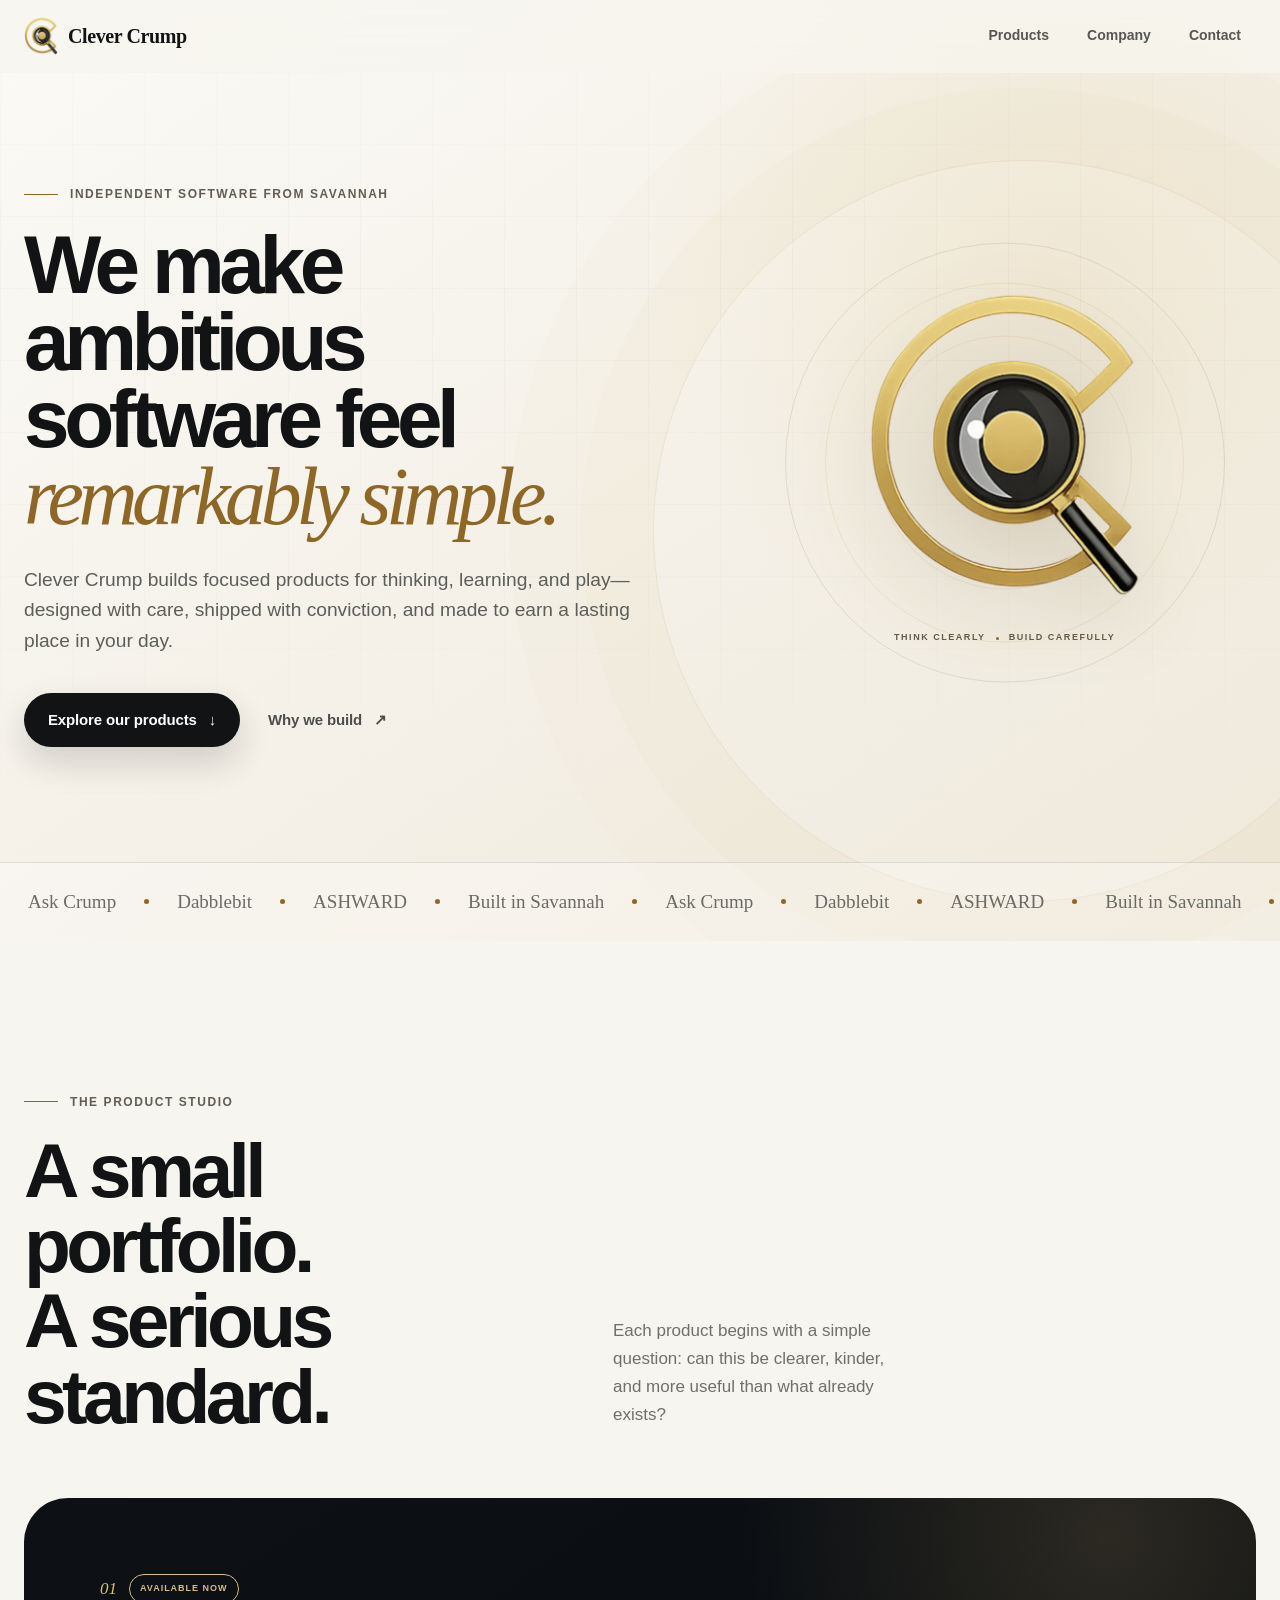
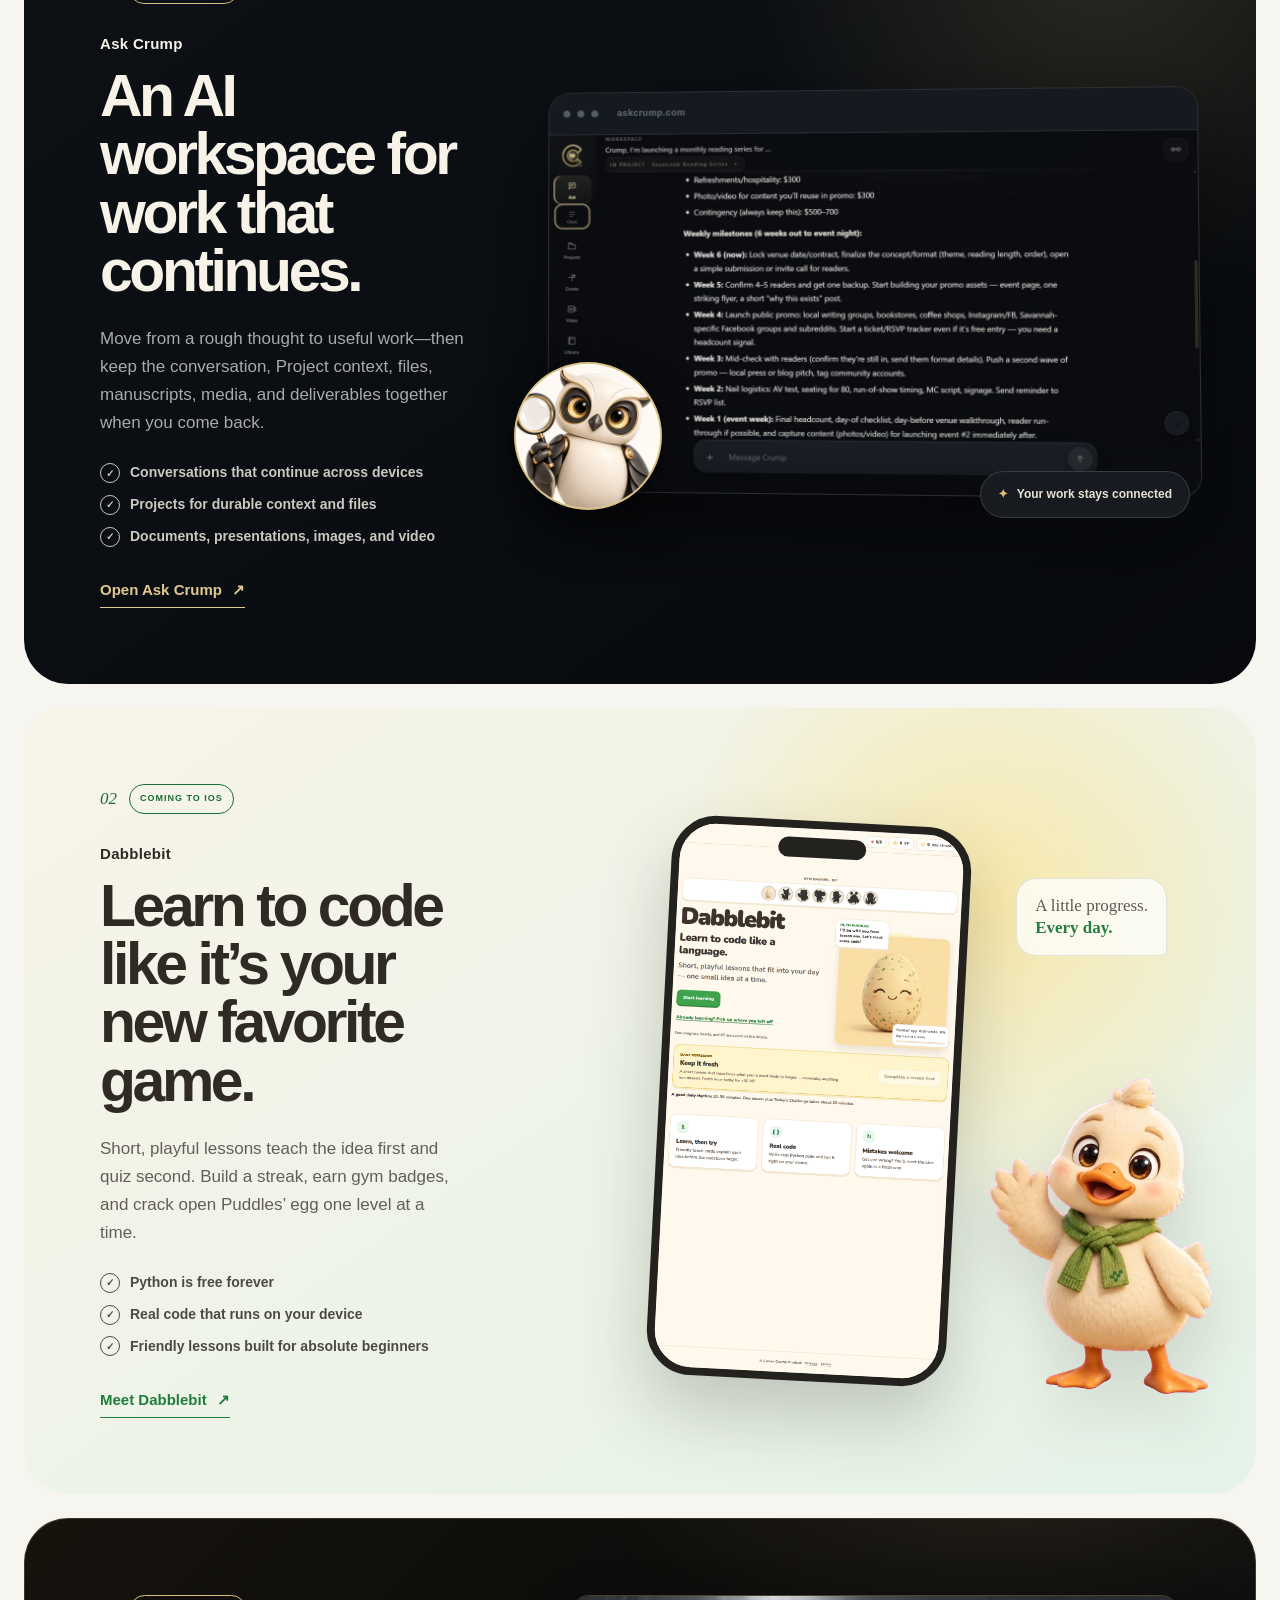
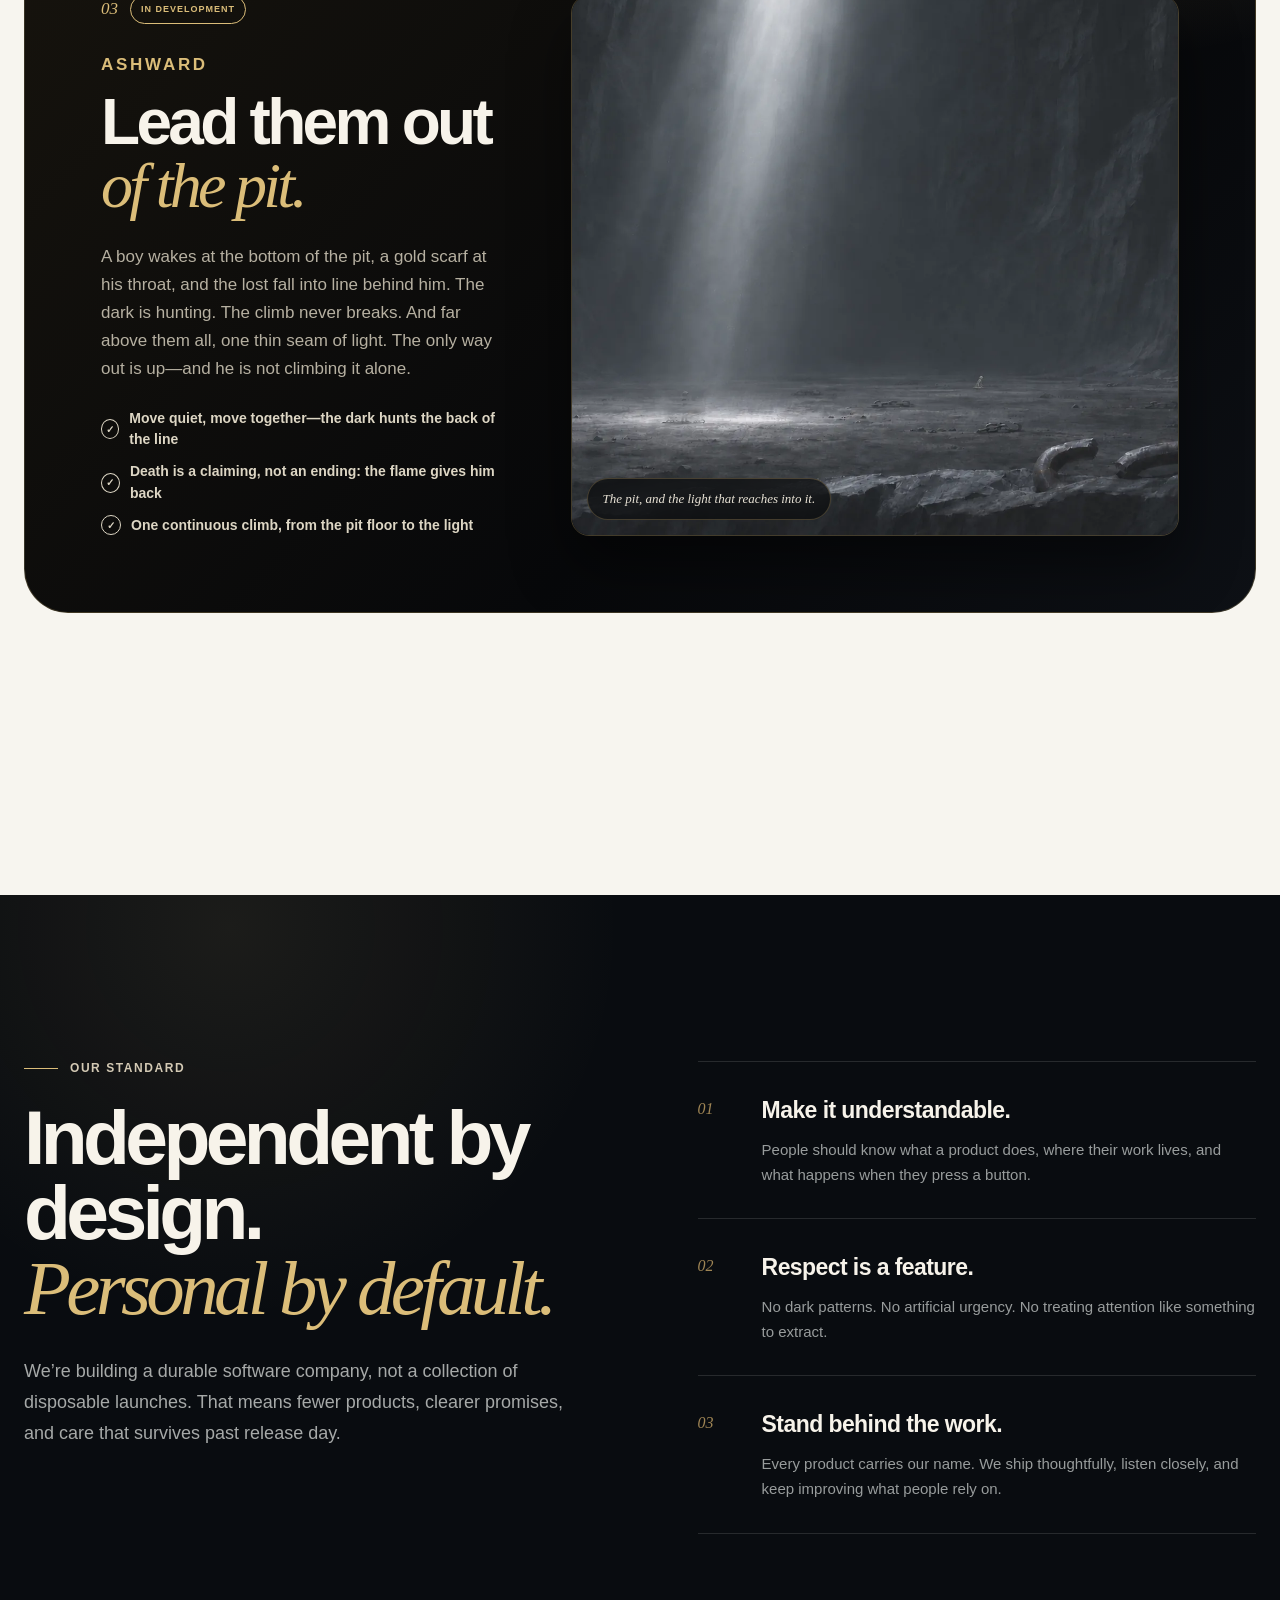
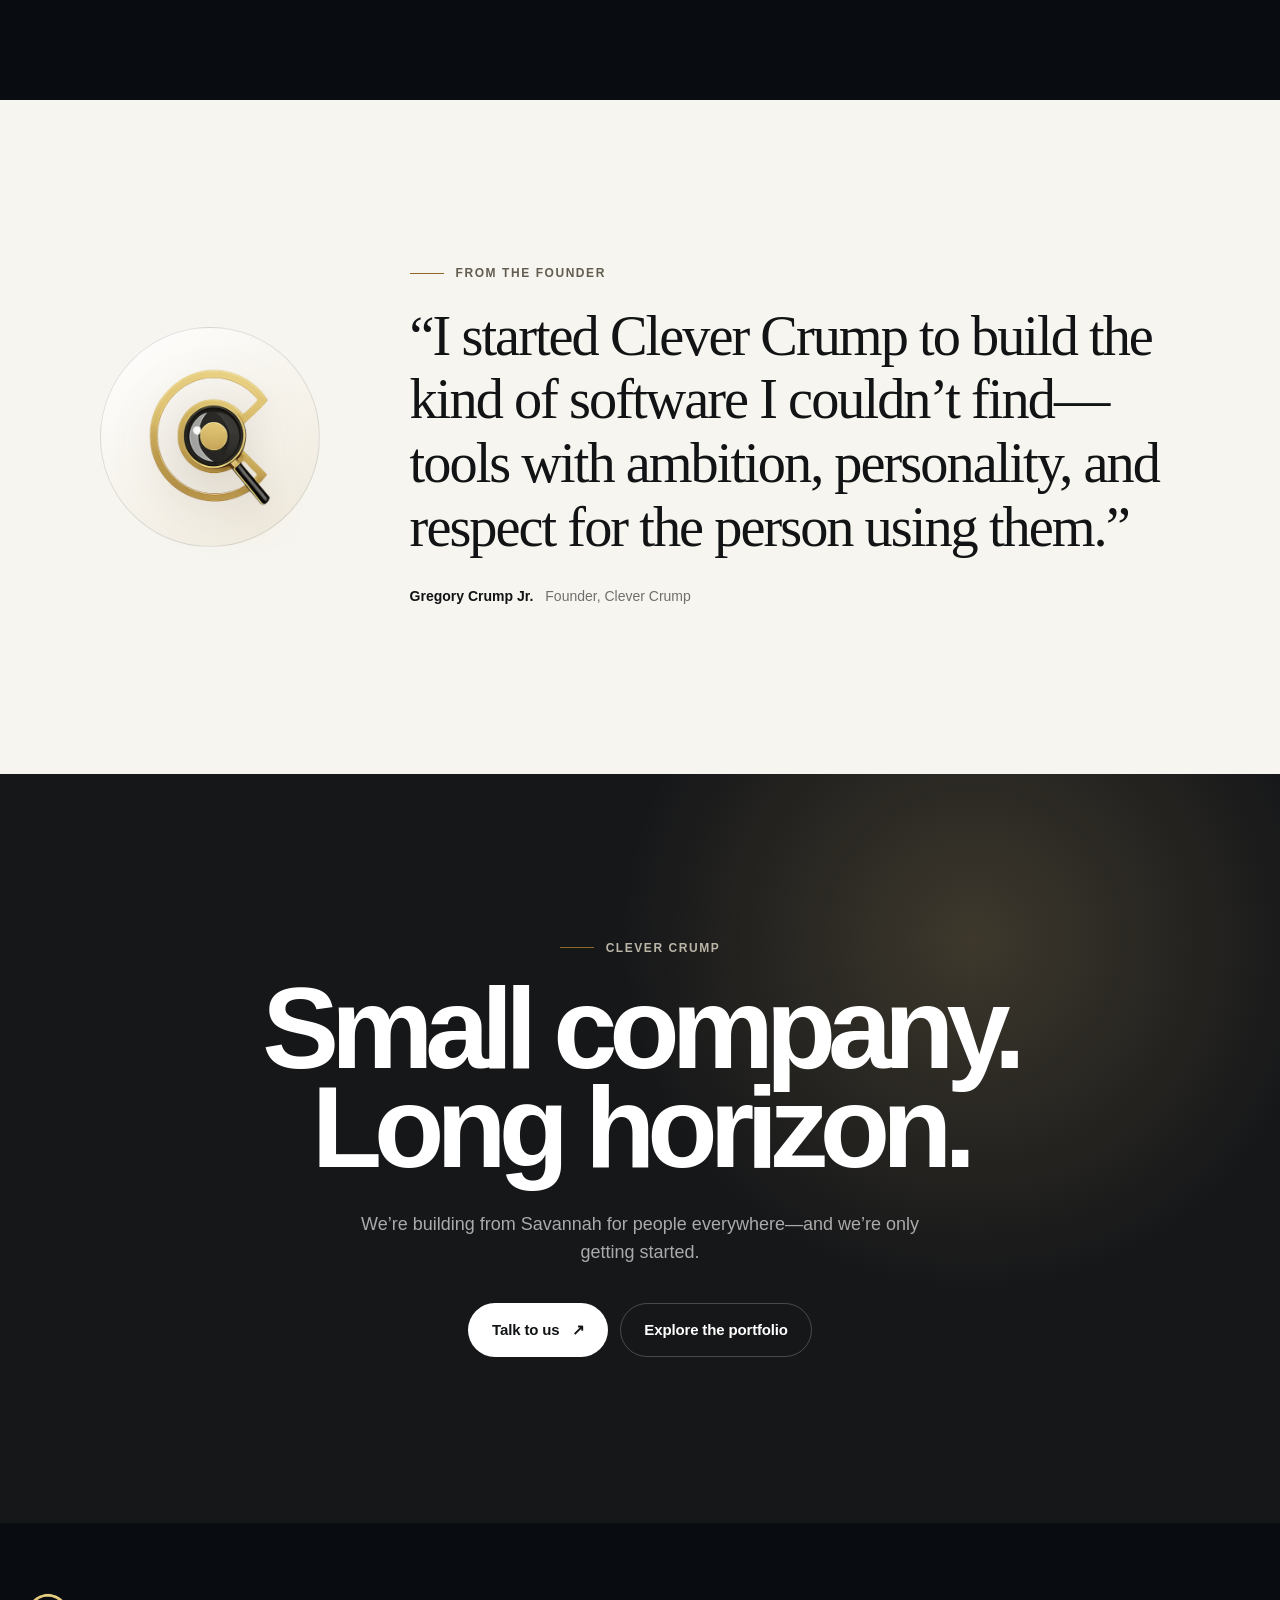
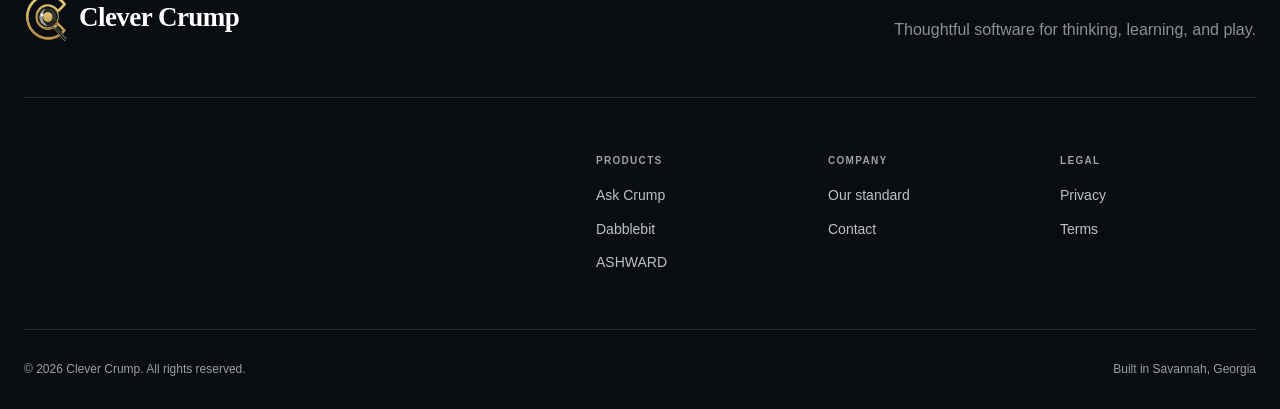
==== commit 92fe6315: "Give the ASHWARD card more pull Back-of-the-game-case copy: the boy, the gold scarf, the line of los" ====
--- a/index.html
+++ b/index.html
@@ -126,12 +126,12 @@
           <div class="product-copy">
             <div class="product-meta"><span>03</span><strong>In development</strong></div>
             <p class="product-name">ASHWARD</p>
-            <h3 id="hell-title">Lead them out<br>of the pit.</h3>
-            <p>A cinematic puzzle game in development. One soul wakes in the pit and leads the lost toward the light—in procession, in stealth, and in depth—through a place built to keep them.</p>
+            <h3 id="hell-title">Lead them out<br><em>of the pit.</em></h3>
+            <p>A boy wakes at the bottom of the pit, a gold scarf at his throat, and the lost fall into line behind him. The dark is hunting. The climb never breaks. And far above them all, one thin seam of light. The only way out is up—and he is not climbing it alone.</p>
             <ul class="product-points" aria-label="ASHWARD highlights">
-              <li>Stealth, puzzles, and depth</li>
-              <li>A procession of souls in your care</li>
-              <li>One continuous climb toward the light</li>
+              <li>Move quiet, move together—the dark hunts the back of the line</li>
+              <li>Death is a claiming, not an ending: the flame gives him back</li>
+              <li>One continuous climb, from the pit floor to the light</li>
             </ul>
           </div>
           <figure class="hell-art">
--- a/assets/css/style.css
+++ b/assets/css/style.css
@@ -663,18 +663,23 @@
 .product-story-hell {
   min-height: 520px;
   grid-template-columns: .8fr 1.2fr;
-  background: linear-gradient(135deg, #16130d, #07080a 62%, #0d1015);
+  border: 1px solid rgba(219, 189, 121, .22);
+  background:
+    radial-gradient(ellipse 60% 45% at 82% -6%, rgba(219, 189, 121, .13), transparent 60%),
+    linear-gradient(135deg, #16130d, #07080a 62%, #0d1015);
   color: #f7f3ea;
 }
 
 .product-story-hell .product-meta { color: var(--gold-bright); }
+.product-story-hell .product-name { color: var(--gold-bright); font-size: 17px; letter-spacing: .16em; }
 .product-story-hell h3 { font-size: clamp(48px, 5vw, 74px); }
+.product-story-hell h3 em { color: var(--gold-bright); font-family: var(--display); font-weight: 500; }
 .product-story-hell .product-copy > p:not(.product-name) { color: #b6b0a1; }
 .product-story-hell .product-points { color: #ddd6c4; }
 
-.hell-art { position: relative; margin: 0; align-self: center; }
-.hell-art img { display: block; width: 100%; height: auto; border: 1px solid rgba(219, 189, 121, .28); border-radius: 18px; box-shadow: 0 30px 60px rgba(0, 0, 0, .45); }
-.hell-art figcaption { margin-top: 14px; color: #8f897b; font-family: var(--display); font-size: 14px; font-style: italic; }
+.hell-art { position: relative; margin: 0; align-self: stretch; min-height: 440px; }
+.hell-art img { position: absolute; inset: 0; display: block; width: 100%; height: 100%; object-fit: cover; object-position: 58% 18%; border: 1px solid rgba(219, 189, 121, .28); border-radius: 18px; box-shadow: 0 30px 60px rgba(0, 0, 0, .45); }
+.hell-art figcaption { position: absolute; left: 16px; bottom: 16px; z-index: 2; padding: 10px 15px; border: 1px solid rgba(219, 189, 121, .25); border-radius: 999px; background: rgba(9, 10, 12, .72); color: #e8e2d5; font-family: var(--display); font-size: 13px; font-style: italic; -webkit-backdrop-filter: blur(14px); backdrop-filter: blur(14px); }
 
 /* Company */
 
@@ -846,6 +851,7 @@
   .phone-frame { left: 45%; width: 285px; }
   .puddles { right: 3%; width: 220px; }
   .product-story-hell { grid-template-columns: 1fr; }
+  .hell-art { min-height: 340px; }
   .company-shell { grid-template-columns: 1fr; }
   .founder-shell { grid-template-columns: 150px 1fr; }
   .contact-grid { grid-template-columns: 1fr; }
@@ -909,6 +915,7 @@
   .phone-frame { left: 42%; width: 240px; height: 470px; border-width: 6px; border-radius: 38px; }
   .puddles { right: -13%; bottom: -1%; width: 175px; }
   .dabblebit-note { top: 7%; right: -6px; font-size: 14px; }
+  .hell-art { min-height: 260px; }
   .company { margin-top: 70px; padding: 100px 0; }
   .company h2 { font-size: clamp(46px, 13vw, 62px); }
   .company-statement > p:last-child { font-size: 16px; }
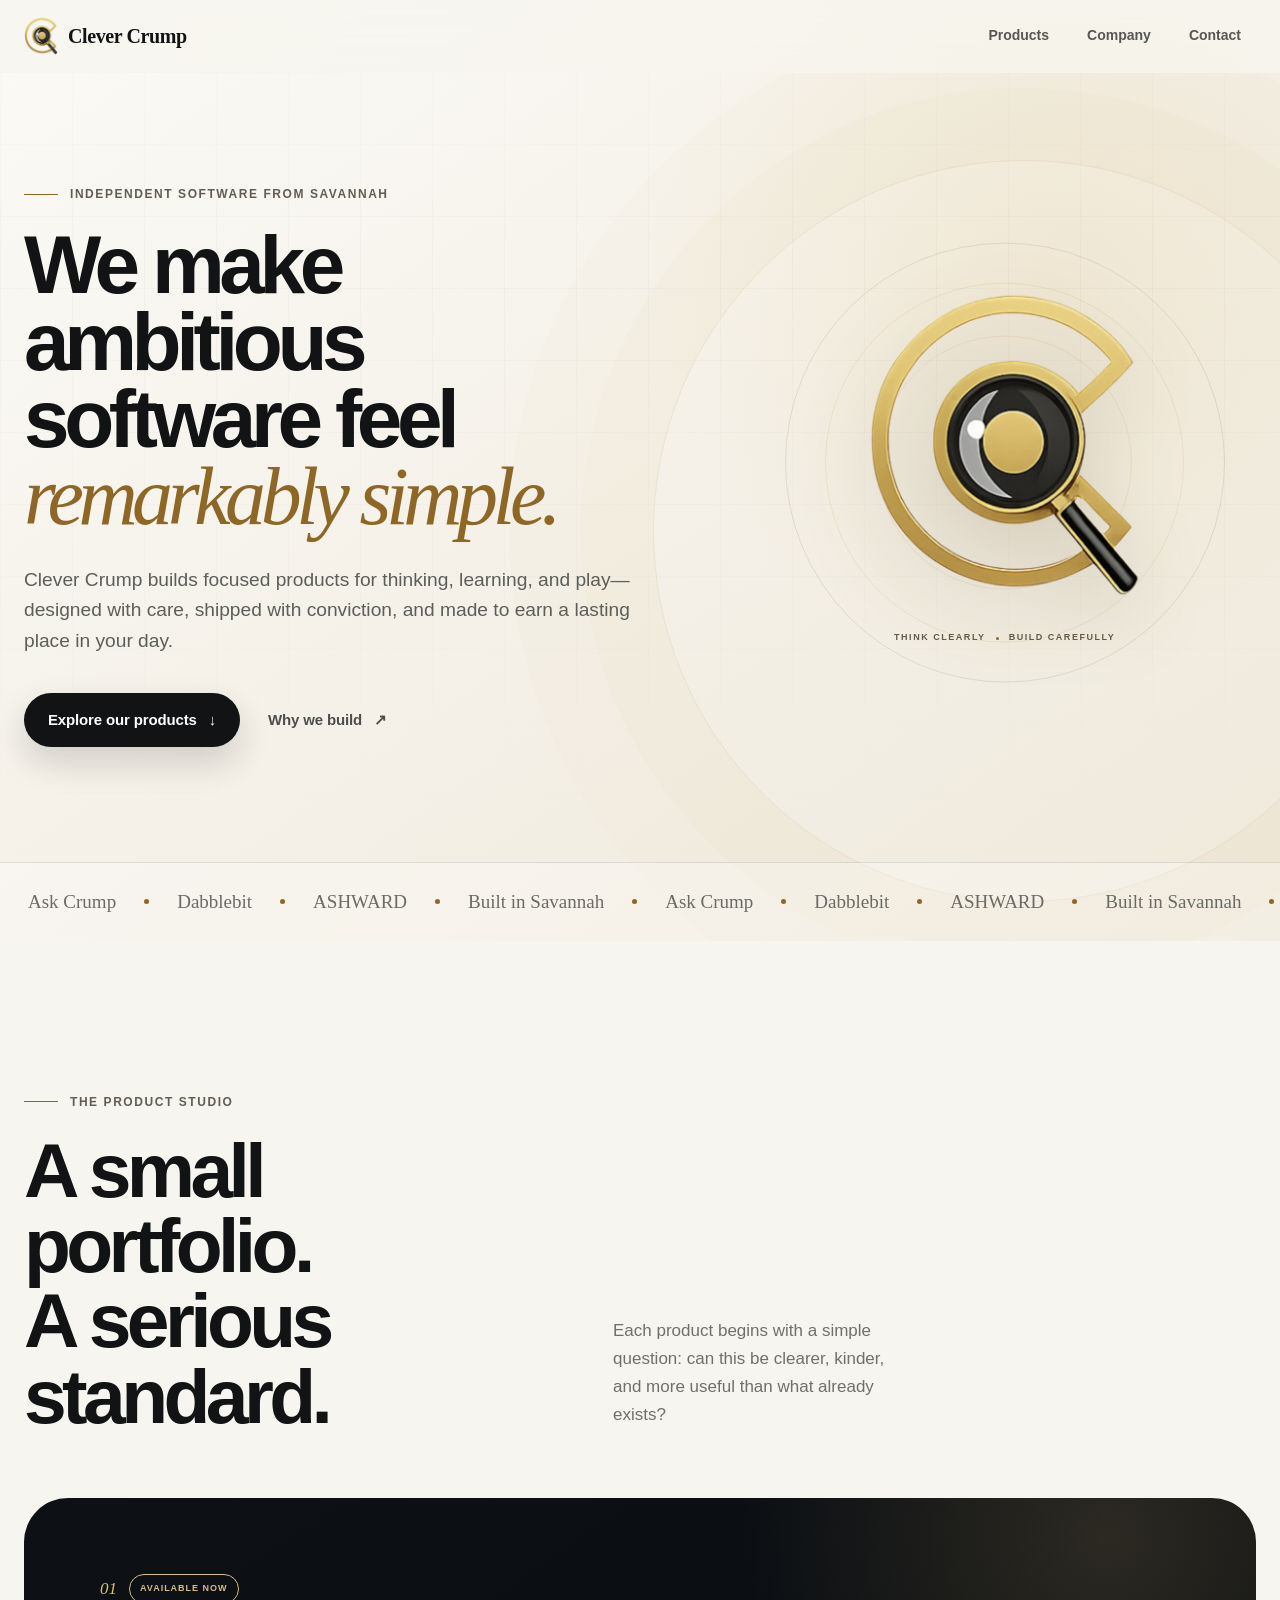
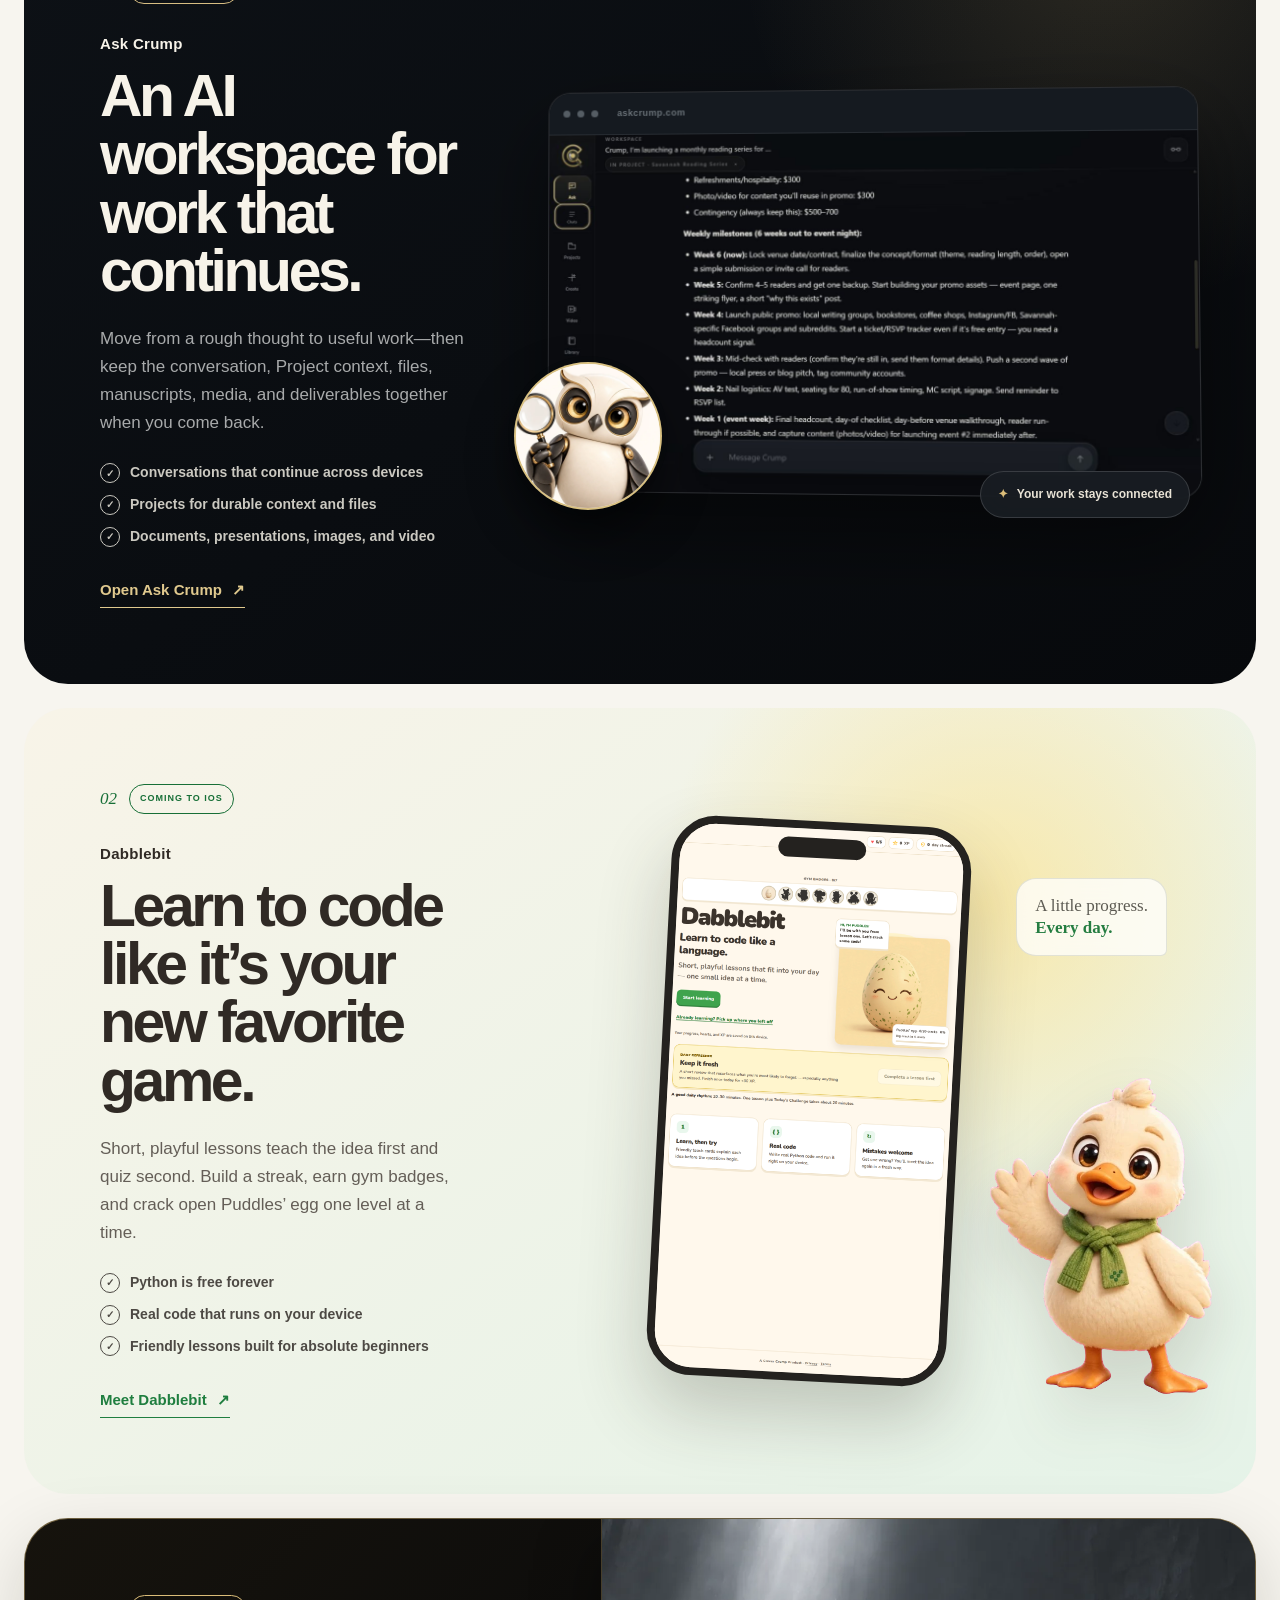
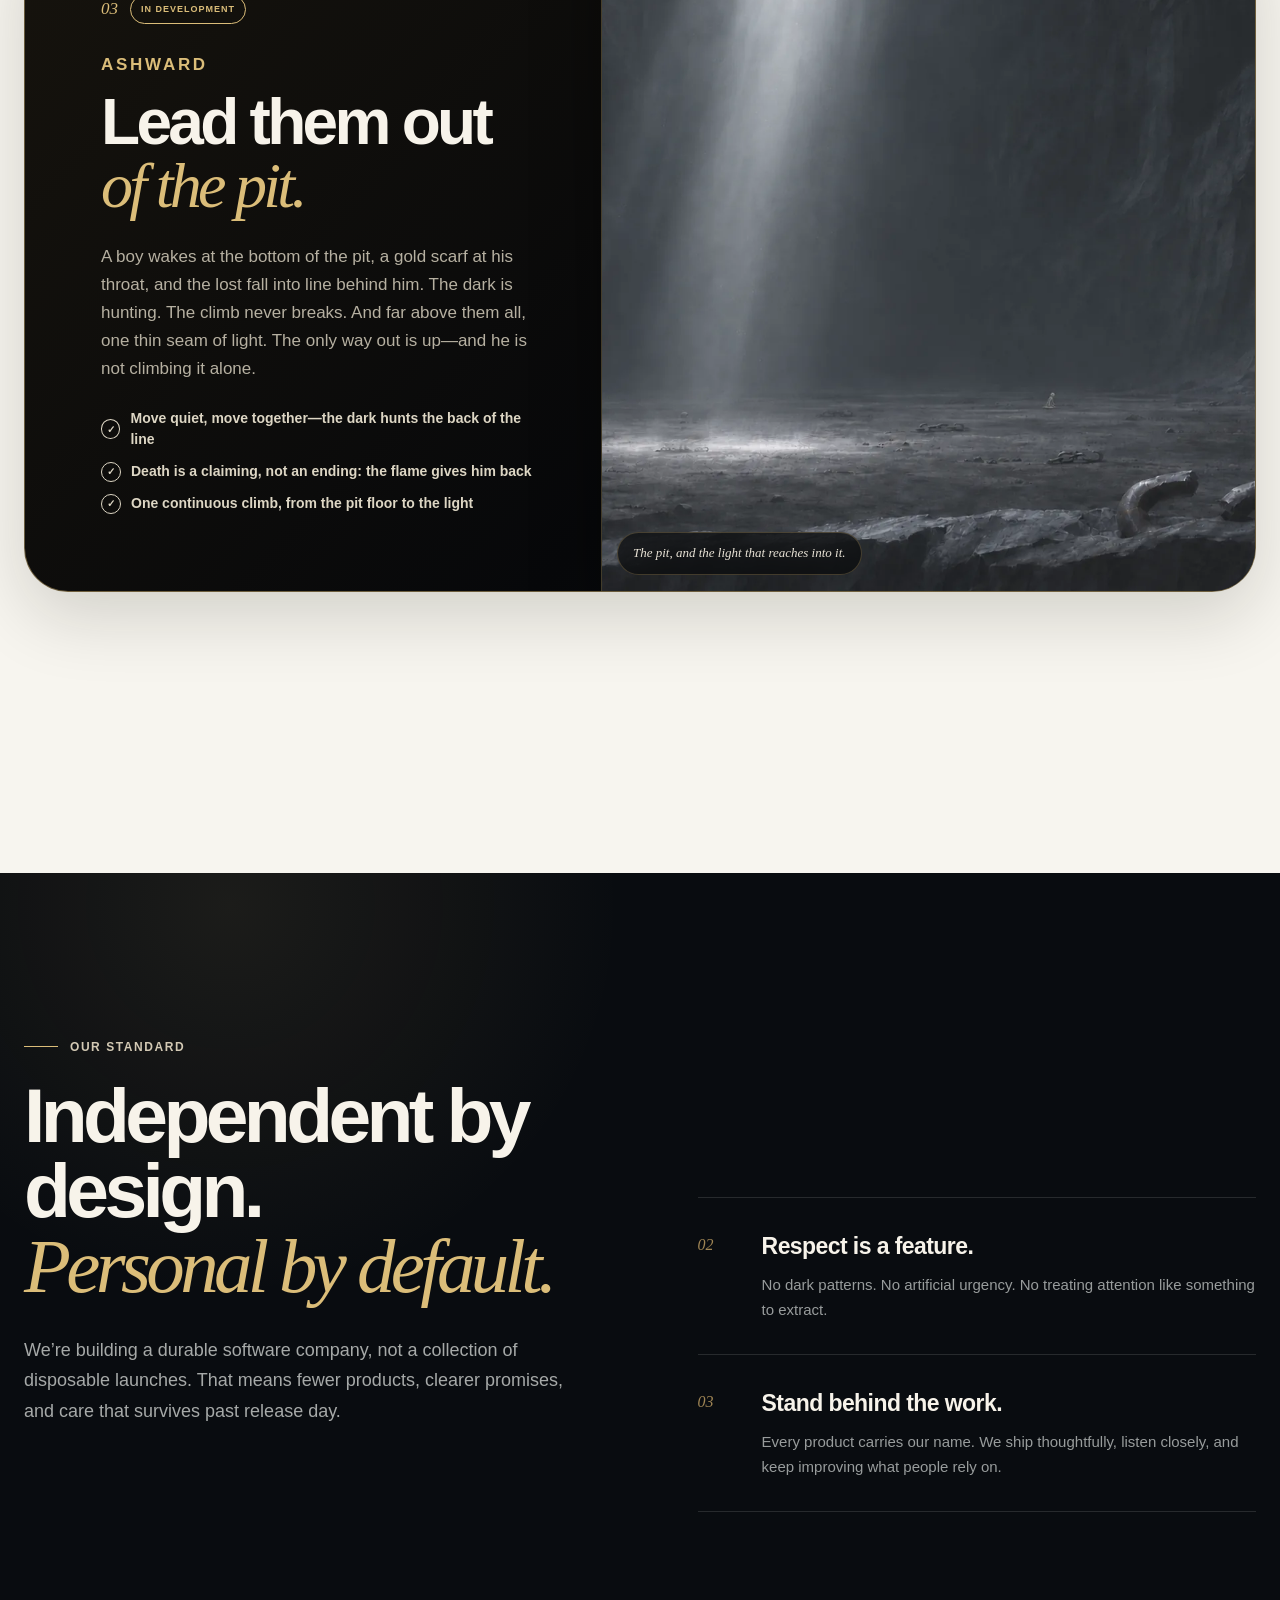
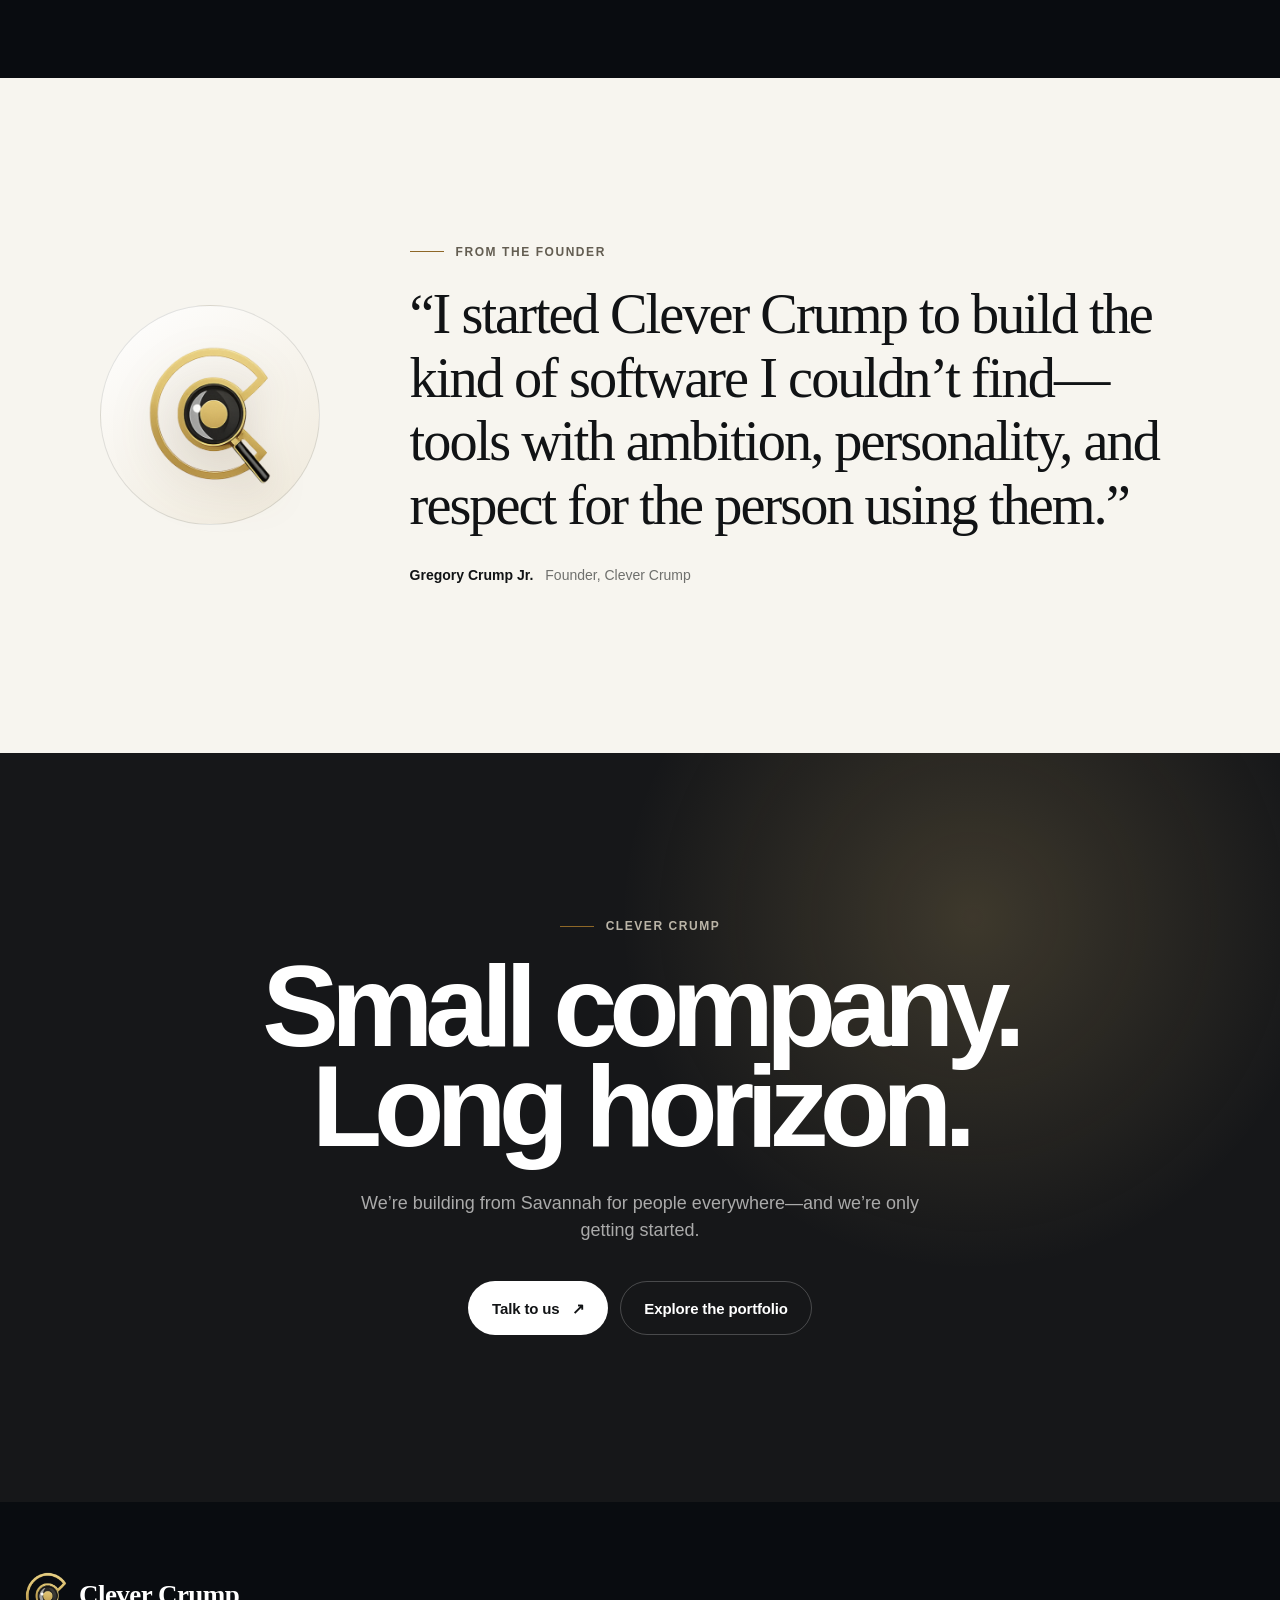
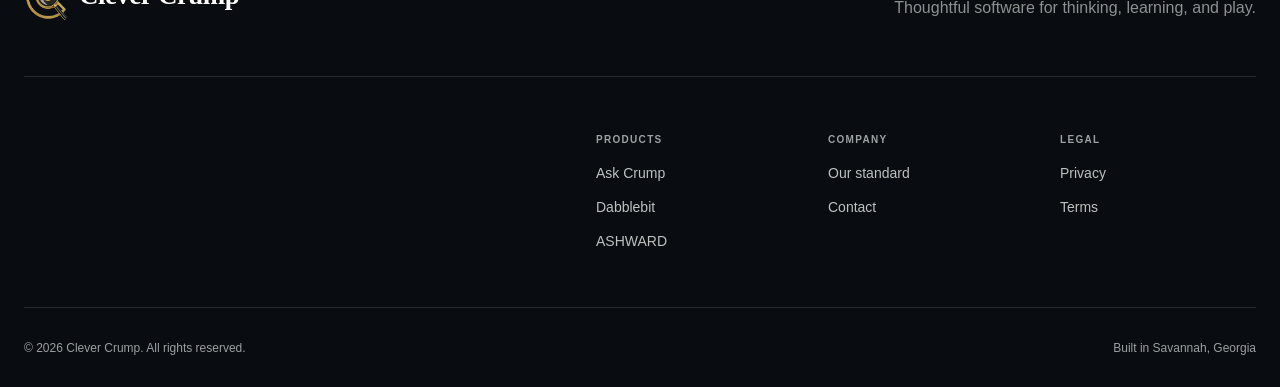
==== commit 0bf3d714: "Give the ASHWARD card more pull Back-of-the-game-case copy: the boy, the gold scarf, the line of los" ====
--- a/index.html
+++ b/index.html
@@ -15,7 +15,7 @@
   <link rel="icon" type="image/png" href="assets/img/monogram.png?v=20261013-studio">
   <link rel="apple-touch-icon" href="assets/img/monogram.png?v=20261013-studio">
   <script>document.documentElement.classList.add('js');</script>
-  <link rel="stylesheet" href="assets/css/style.css?v=20261013-studio">
+  <link rel="stylesheet" href="assets/css/style.css?v=20261109-ashward2">
 </head>
 <body>
   <a class="skip-link" href="#main">Skip to content</a>
--- a/assets/css/style.css
+++ b/assets/css/style.css
@@ -663,7 +663,8 @@
 .product-story-hell {
   min-height: 520px;
   grid-template-columns: .8fr 1.2fr;
-  border: 1px solid rgba(219, 189, 121, .22);
+  border: 1px solid rgba(219, 189, 121, .45);
+  box-shadow: 0 24px 70px rgba(20, 16, 8, .16);
   background:
     radial-gradient(ellipse 60% 45% at 82% -6%, rgba(219, 189, 121, .13), transparent 60%),
     linear-gradient(135deg, #16130d, #07080a 62%, #0d1015);
@@ -680,6 +681,12 @@
 .hell-art { position: relative; margin: 0; align-self: stretch; min-height: 440px; }
 .hell-art img { position: absolute; inset: 0; display: block; width: 100%; height: 100%; object-fit: cover; object-position: 58% 18%; border: 1px solid rgba(219, 189, 121, .28); border-radius: 18px; box-shadow: 0 30px 60px rgba(0, 0, 0, .45); }
 .hell-art figcaption { position: absolute; left: 16px; bottom: 16px; z-index: 2; padding: 10px 15px; border: 1px solid rgba(219, 189, 121, .25); border-radius: 999px; background: rgba(9, 10, 12, .72); color: #e8e2d5; font-family: var(--display); font-size: 13px; font-style: italic; -webkit-backdrop-filter: blur(14px); backdrop-filter: blur(14px); }
+
+@media (min-width: 981px) {
+  .product-story-hell { padding-top: 0; padding-bottom: 0; padding-right: 0; }
+  .product-story-hell .product-copy { padding-top: clamp(38px, 6vw, 76px); padding-bottom: clamp(38px, 6vw, 76px); }
+  .hell-art img { border: none; border-left: 1px solid rgba(219, 189, 121, .28); border-radius: 0; }
+}
 
 /* Company */
 
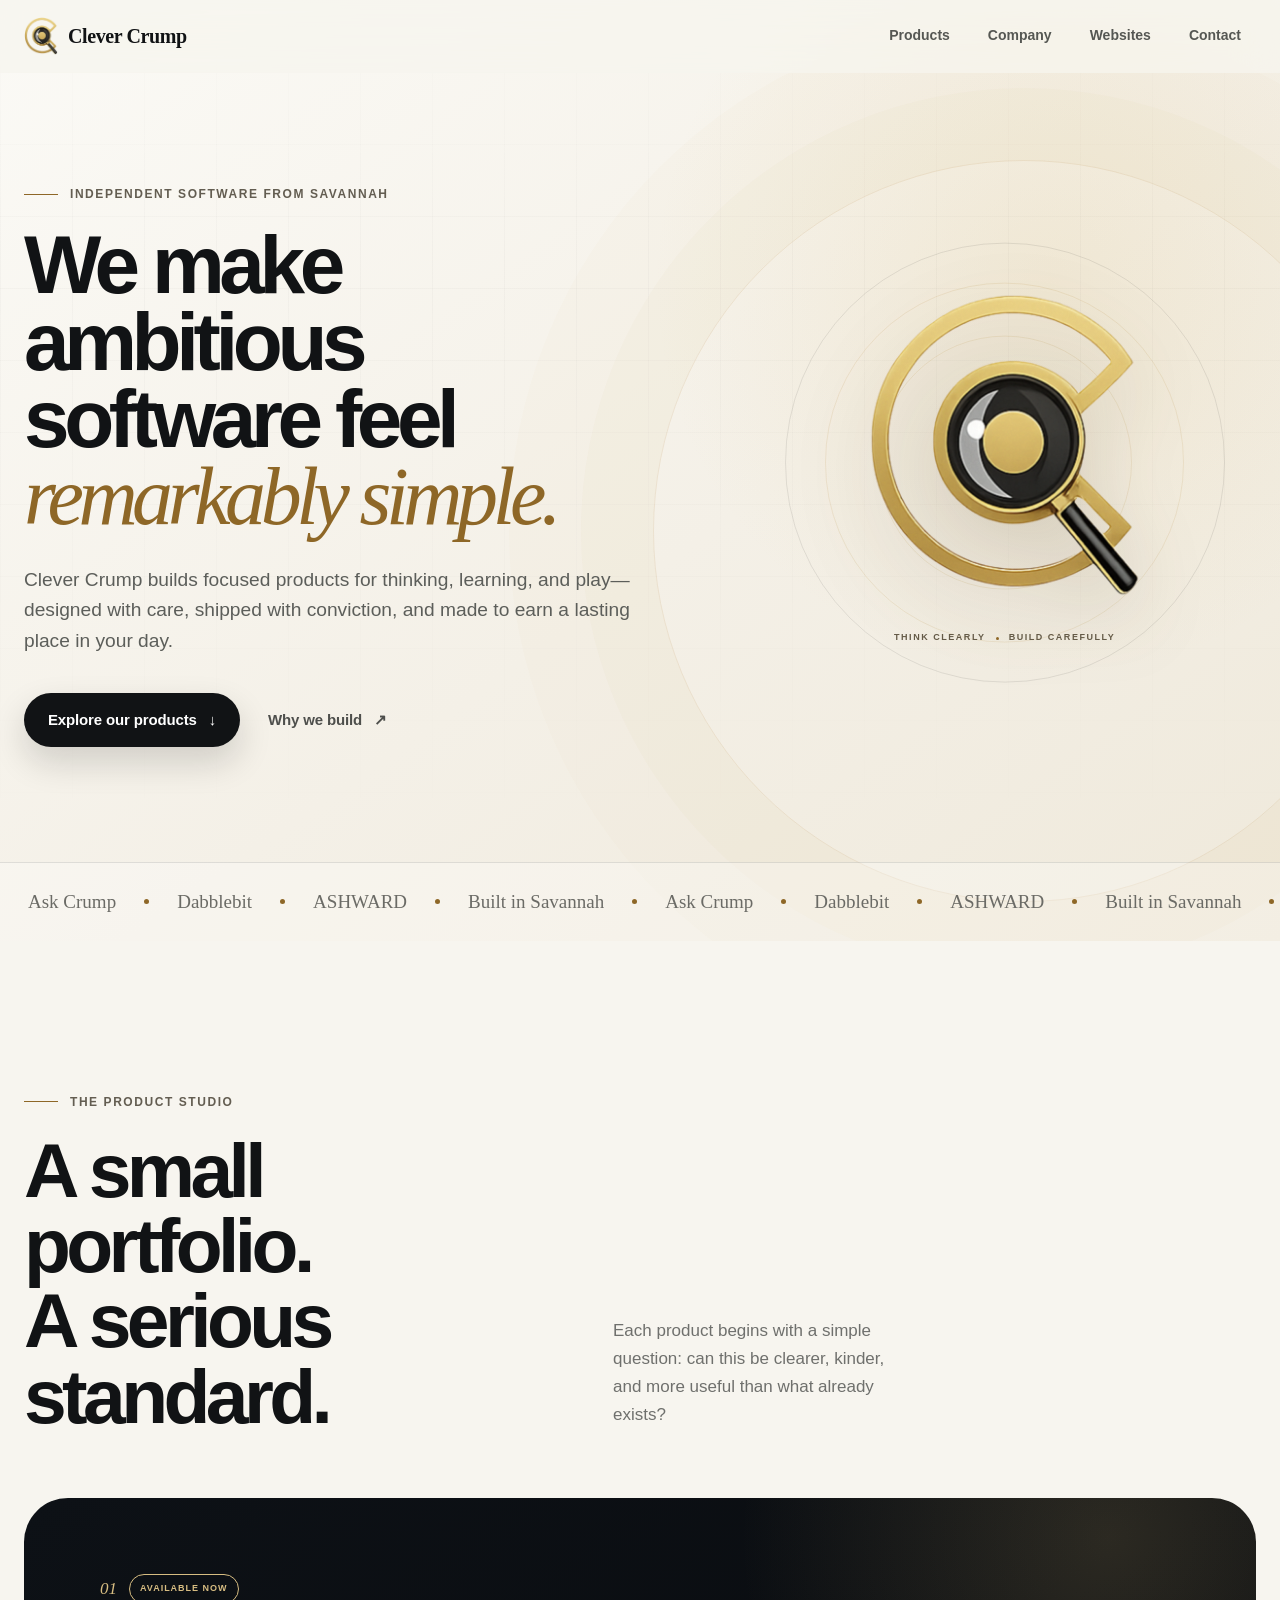
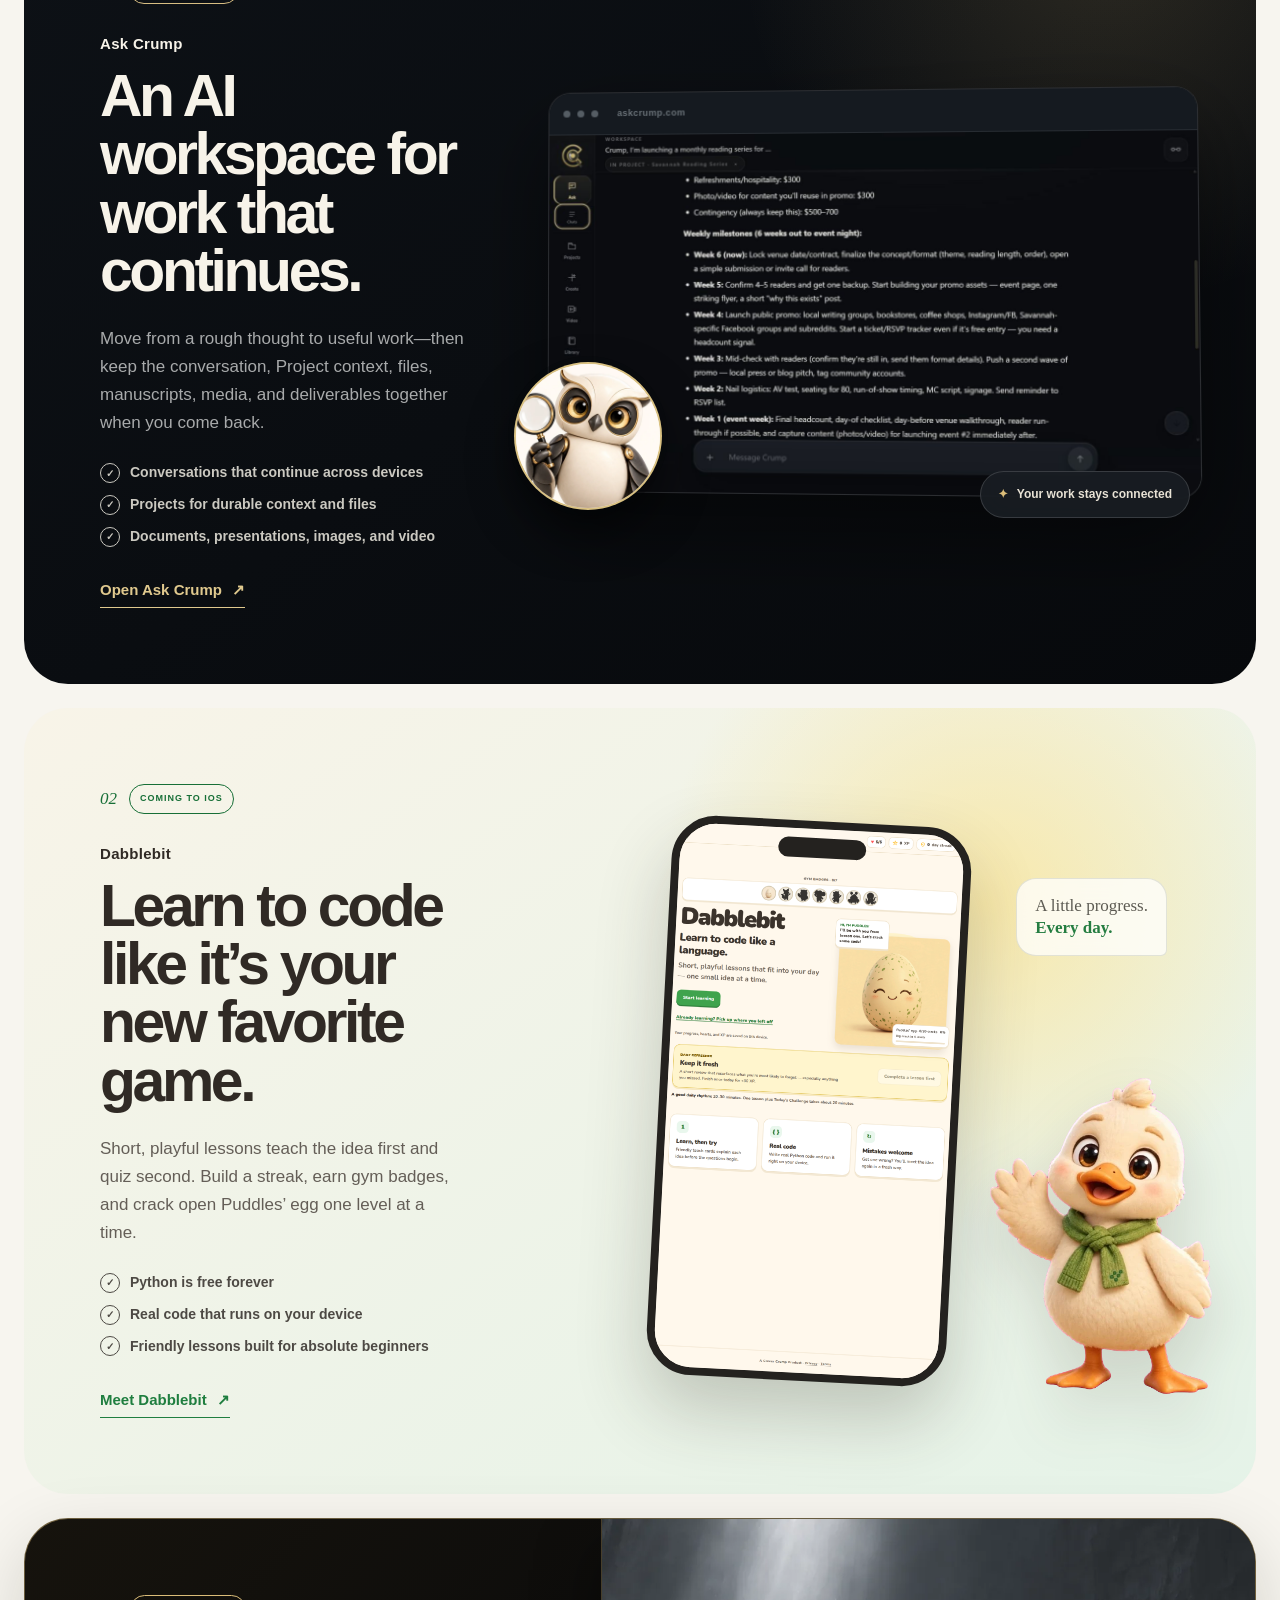
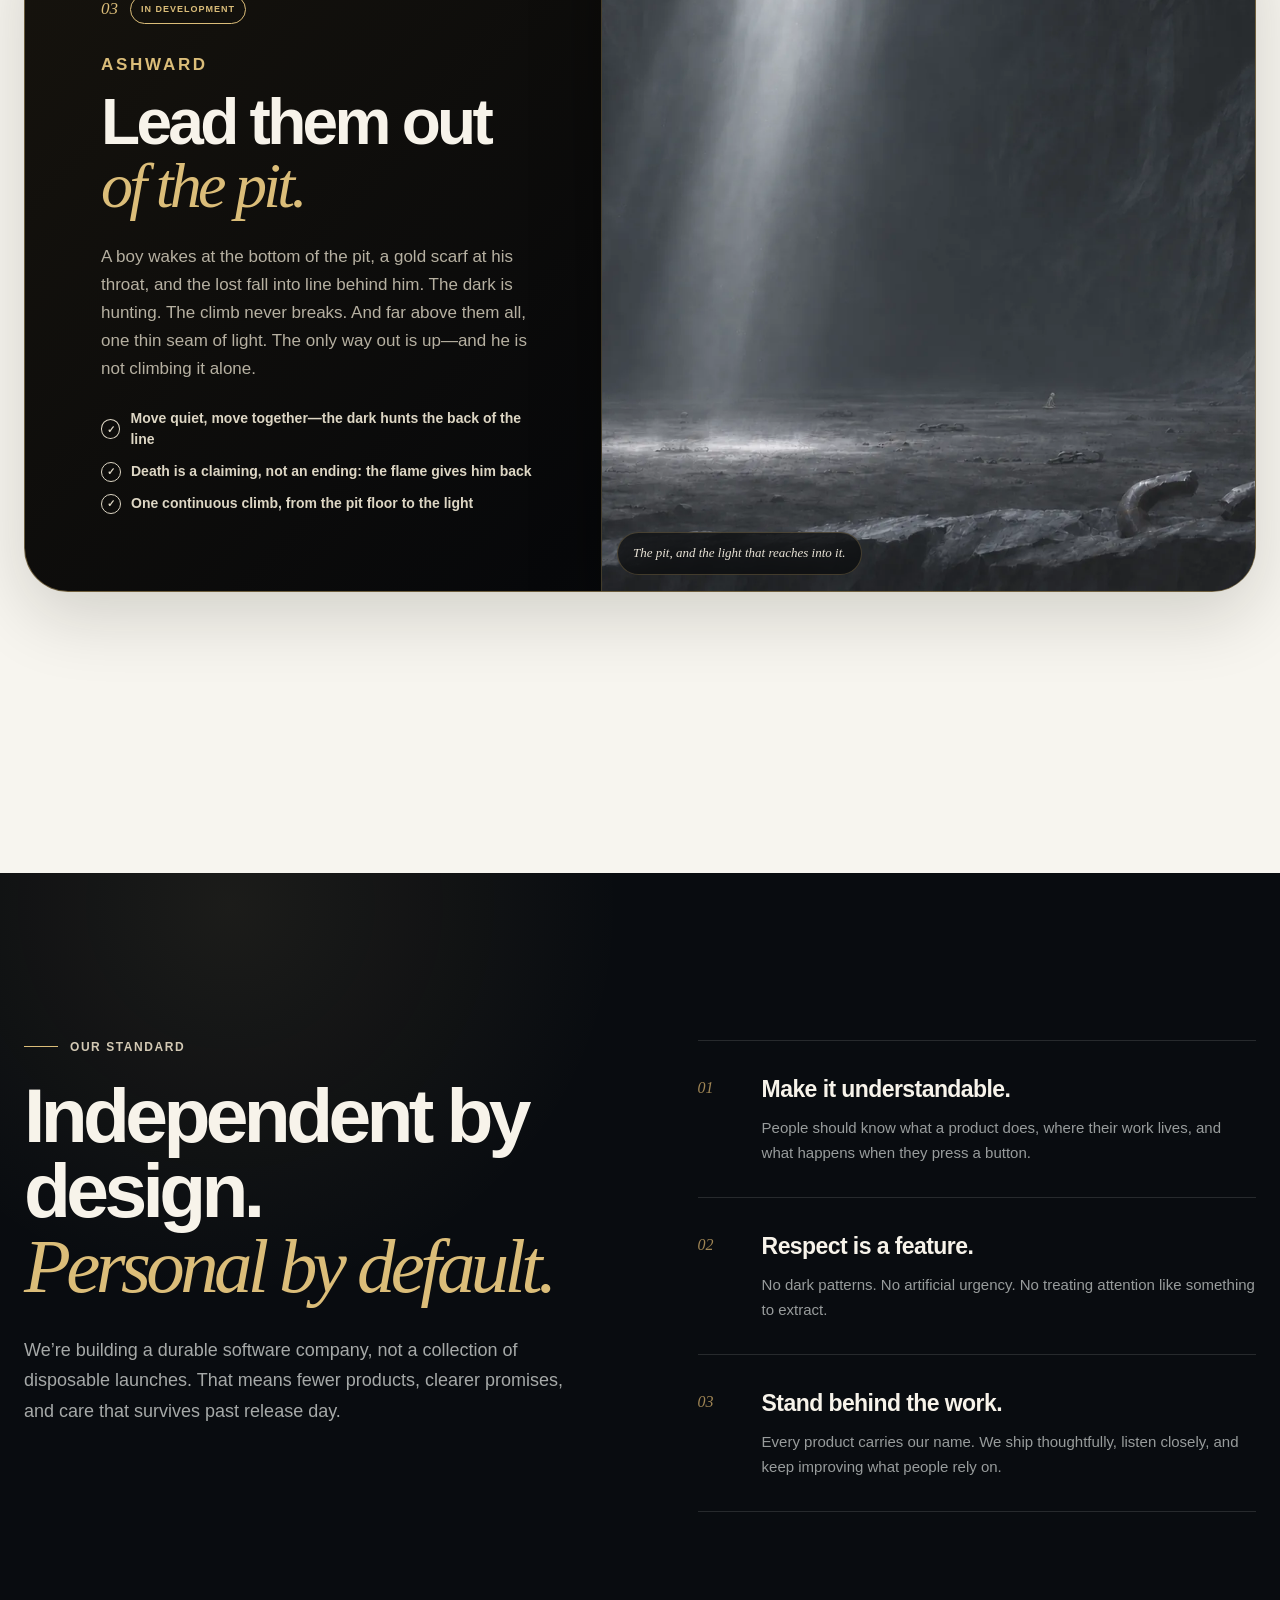
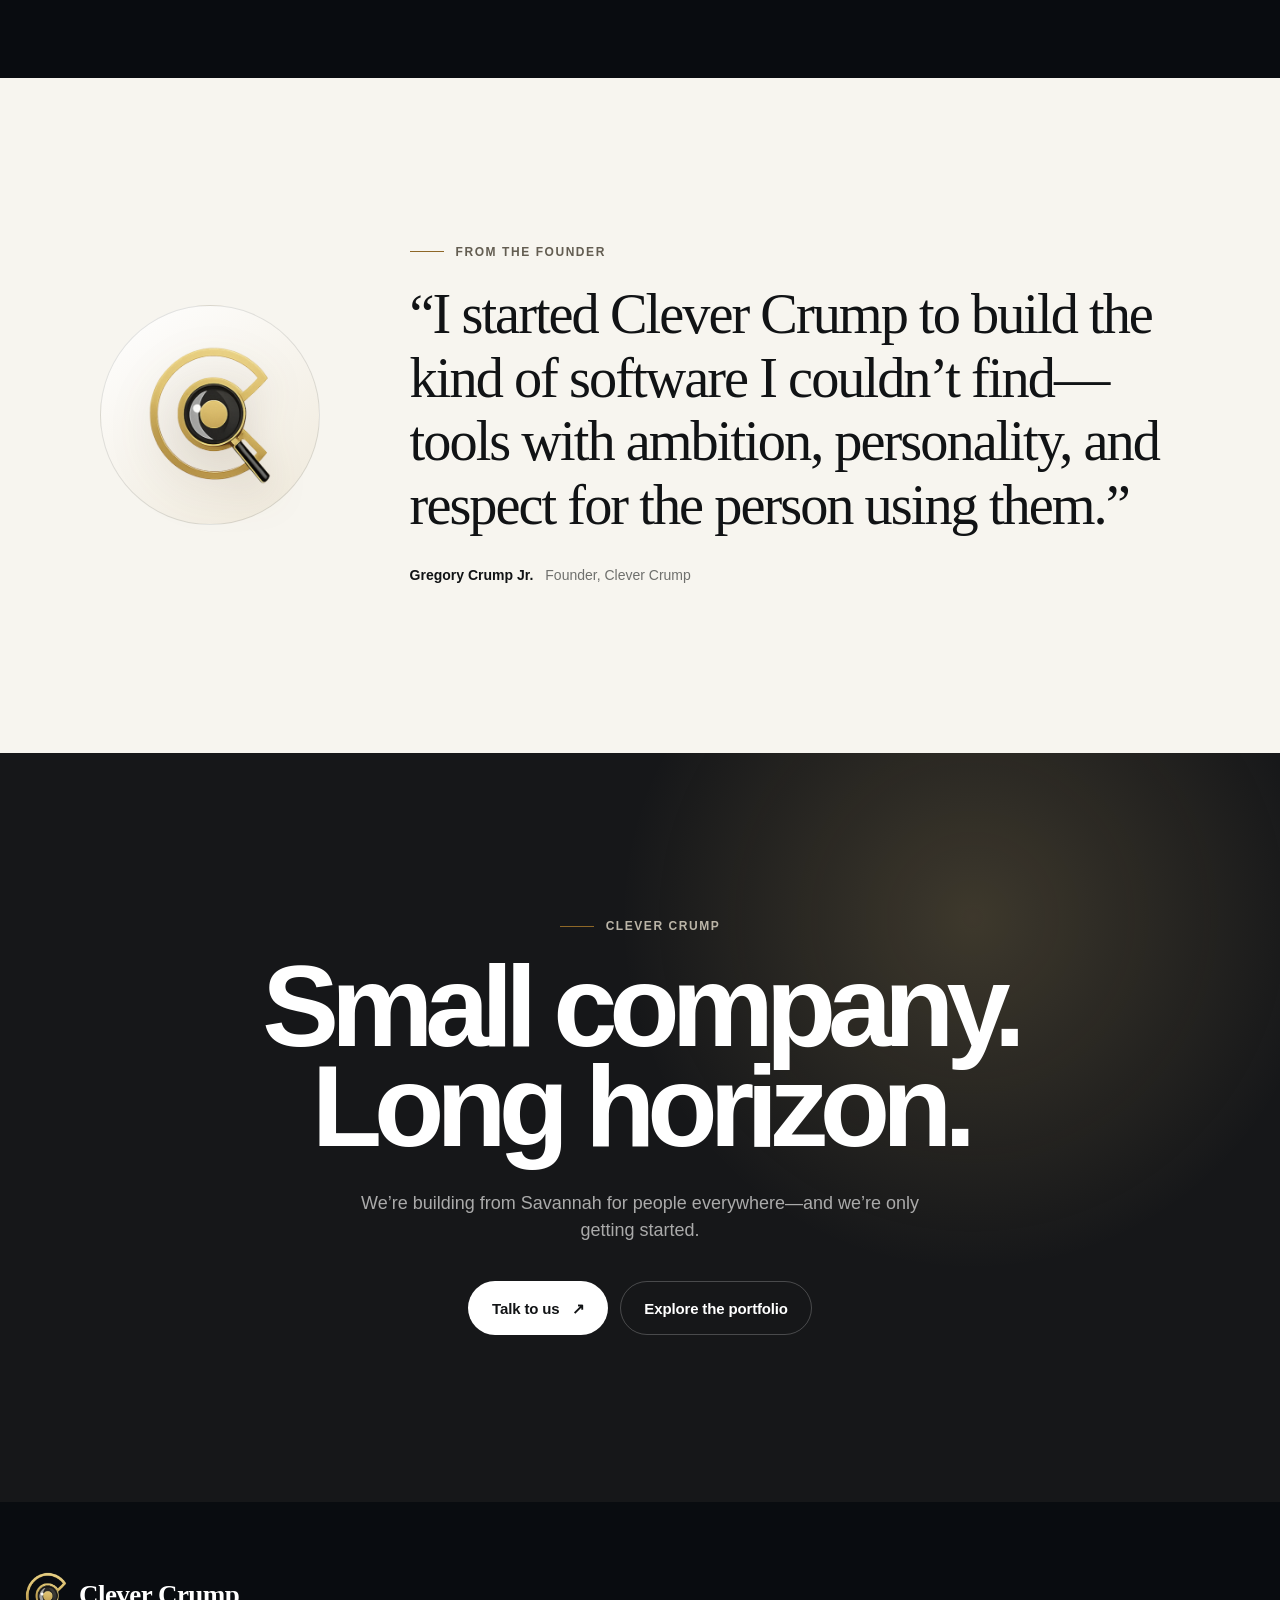
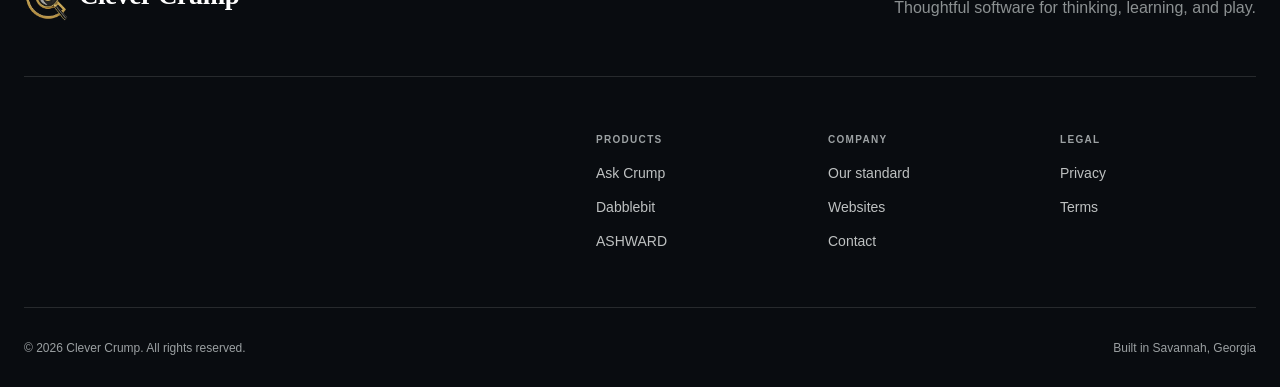
==== commit e8050b35: "Add Websites page with rates and client work New websites.html: the three rates, the $99/mo care pla" ====
--- a/index.html
+++ b/index.html
@@ -34,6 +34,7 @@
       <div class="nav-links" id="nav-links">
         <a href="#products">Products</a>
         <a href="#company">Company</a>
+        <a href="websites.html">Websites</a>
         <a href="contact.html">Contact</a>
       </div>
     </div>
@@ -216,6 +217,7 @@
         <div>
           <h3>Company</h3>
           <a href="#company">Our standard</a>
+          <a href="websites.html">Websites</a>
           <a href="contact.html">Contact</a>
         </div>
         <div>
